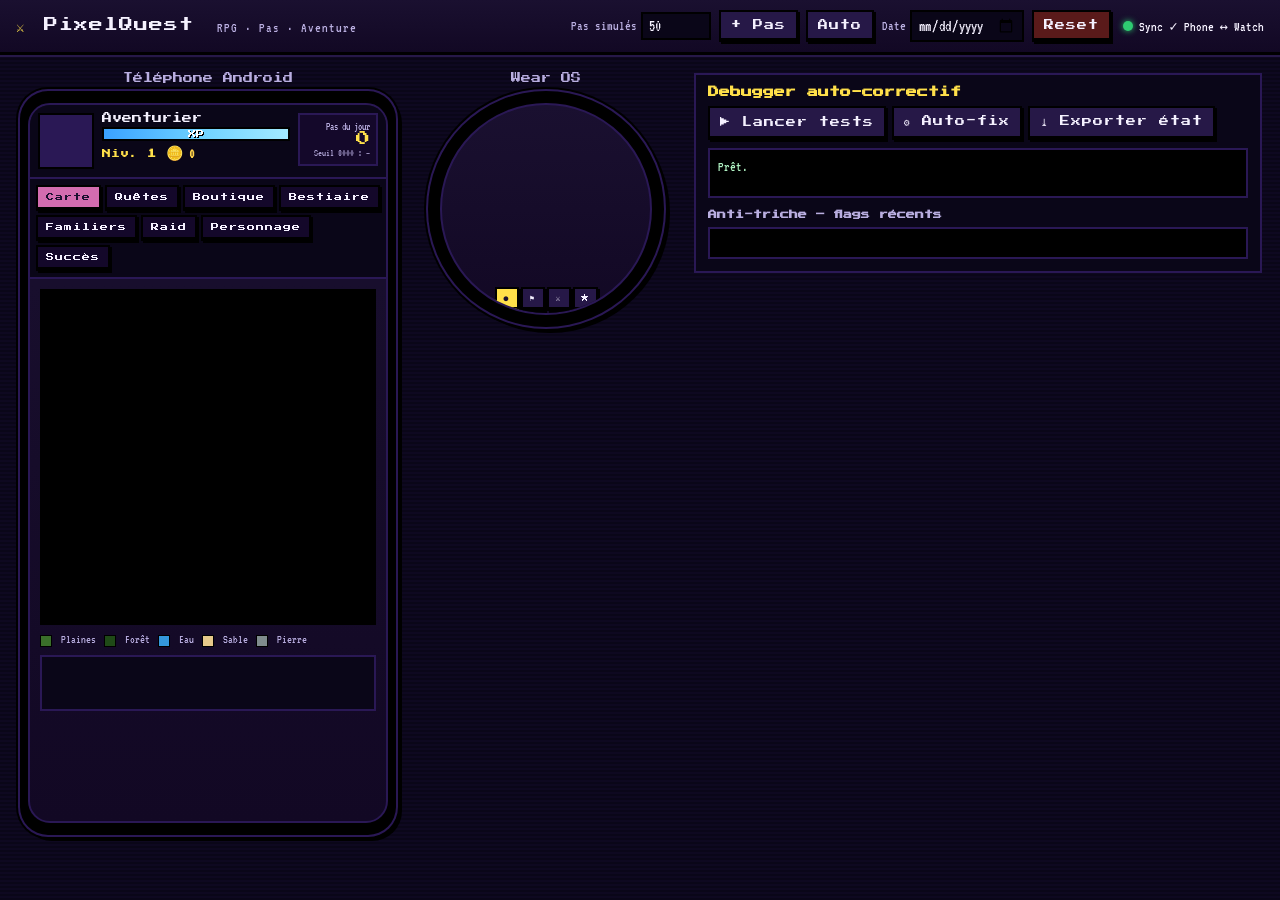
==== preview/standalone.html @ 967de3c9 "Mobile : PWA installable + standalone HTML + GitHub Pages - preview/manifest.webmanifest + sw.js : i" ====
<!doctype html>
<html lang="fr">
<head>
  <meta charset="utf-8" />
  <meta name="viewport" content="width=device-width, initial-scale=1.0, viewport-fit=cover" />
  <meta name="theme-color" content="#1a1030" />
  <title>PixelQuest – Prévisualisation</title>
  <style>
/* PixelQuest – Stylesheet (RPG pixel, sombre, lisible). */

@import url('https://fonts.googleapis.com/css2?family=Press+Start+2P&family=VT323&display=swap');

:root {
  --bg0: #0e0820;
  --bg1: #1a1030;
  --bg2: #261847;
  --fg:  #f5f1ff;
  --muted: #b9aee0;
  --accent: #ffe04a;
  --accent2: #d36cb0;
  --good: #2ecc71;
  --bad:  #e74c3c;
  --xp:   #6cd0ff;
  --coin: #ffd34a;
  --hp:   #ff5d6c;
  --shadow: 0 0 0 2px #000, 4px 4px 0 #000;
  --pixel: 'Press Start 2P', monospace;
  --read:  'VT323', monospace;
}

* { box-sizing: border-box; }
html, body { margin: 0; padding: 0; }
body {
  font-family: var(--read);
  background:
    repeating-linear-gradient(0deg, #0a0618, #0a0618 2px, #0e0820 2px, #0e0820 4px),
    radial-gradient(circle at 20% 10%, #2b1855, transparent 40%),
    radial-gradient(circle at 80% 90%, #1c2d6a, transparent 50%),
    var(--bg0);
  color: var(--fg);
  min-height: 100vh;
  font-size: 18px;
}

/* Topbar */
.topbar {
  display: flex; flex-wrap: wrap; align-items: center; gap: 12px;
  padding: 10px 16px;
  background: linear-gradient(#1a1030, #120824);
  border-bottom: 3px solid #000;
  box-shadow: 0 2px 0 #261847;
  position: sticky; top: 0; z-index: 10;
}
.brand { font-family: var(--pixel); font-size: 14px; letter-spacing: 1px; }
.brand .logo { color: var(--accent); margin-right: 4px; }
.brand .tag { font-family: var(--read); font-size: 14px; color: var(--muted); margin-left: 8px; }
.controls { display: flex; flex-wrap: wrap; gap: 8px; align-items: center; margin-left: auto; }
.controls label { font-size: 14px; color: var(--muted); display: flex; gap: 4px; align-items:center; }
.controls input[type=number] { width: 70px; }
button {
  font-family: var(--pixel);
  font-size: 10px; letter-spacing: 1px;
  background: var(--bg2); color: var(--fg);
  border: 2px solid #000; border-bottom-width: 4px;
  padding: 8px 10px; cursor: pointer;
  box-shadow: 2px 2px 0 #000;
  image-rendering: pixelated;
}
button:hover { filter: brightness(1.1); }
button:active { transform: translate(1px,1px); box-shadow: 1px 1px 0 #000; }
button.danger { background: #5a1a1a; }
input[type=number], input[type=date], input[type=text] {
  background: #0a0618; color: var(--fg); border: 2px solid #000;
  font-family: var(--read); font-size: 16px; padding: 4px 6px;
}
.status { display:flex; align-items:center; gap:6px; font-size: 14px; }
.dot { width: 10px; height: 10px; border-radius: 50%; background: var(--bad); display:inline-block; }
.dot.ok { background: var(--good); box-shadow: 0 0 6px var(--good); }

.install-hint {
  background: #2a1855; color: var(--fg);
  padding: 8px 12px; font-size: 14px;
  border-bottom: 2px solid #000;
  display: flex; align-items: center; gap: 8px; flex-wrap: wrap;
}
.install-hint b { color: var(--accent); }
.install-hint button { margin-left: auto; }

/* Stage layout */
.stage {
  display: grid;
  grid-template-columns: minmax(320px, 380px) minmax(220px, 260px) minmax(280px, 1fr);
  gap: 18px; padding: 18px;
  align-items: start;
}
@media (max-width: 980px) {
  .stage { grid-template-columns: 1fr; gap: 14px; padding: 10px; }
  .phone-screen { height: 78vh; }
  .watch-frame { width: 200px; height: 200px; }
  .debug { max-height: 360px; }
}
@media (max-width: 520px) {
  .topbar { gap: 6px; padding: 6px 8px; }
  .brand { font-size: 11px; }
  .brand .tag { display: none; }
  .controls label { font-size: 12px; }
  .controls input[type=date] { display: none; }
  .controls input[type=number] { width: 56px; }
  button { font-size: 9px; padding: 6px 8px; }
  .stage { padding: 6px; gap: 10px; }
  .phone-frame { padding: 8px 6px; border-radius: 22px; }
  .phone-screen { height: 75vh; border-radius: 14px; }
  .hud { padding: 6px; gap: 6px; }
  .hud-portrait { width: 44px; height: 44px; }
  .tabs { padding: 4px; gap: 3px; }
  .tab { font-size: 7px; padding: 5px 6px; }
  .tab-pane { padding: 6px; }
  .shop-grid, .bestiary-grid, .pets-grid, .achievements-list { grid-template-columns: 1fr; }
}

.device-label {
  font-family: var(--pixel); font-size: 10px; color: var(--muted);
  margin-bottom: 6px; text-align: center;
}
.frame {
  background: #000; padding: 8px;
  border-radius: 36px;
  box-shadow: var(--shadow), inset 0 0 0 2px #2a1855;
}
.phone-frame { padding: 14px 10px; border-radius: 30px; }
.watch-frame { padding: 14px; border-radius: 50%; width: 240px; height: 240px; margin: 0 auto; }

.screen {
  background: linear-gradient(#1a1030,#120824);
  color: var(--fg);
  overflow: hidden;
  border: 2px solid #2a1855;
  position: relative;
}
.phone-screen { width: 100%; height: 720px; border-radius: 22px; display: flex; flex-direction: column; }
.watch-screen { width: 100%; height: 100%; border-radius: 50%; display: flex; flex-direction: column; }

/* HUD */
.hud {
  display: flex; gap: 8px; padding: 8px;
  background: #0a0618; border-bottom: 2px solid #2a1855;
}
.hud-left { display: flex; gap: 8px; flex: 1 1 auto; align-items: flex-start; }
.hud-portrait {
  width: 56px; height: 56px;
  image-rendering: pixelated;
  background: #2a1855; border: 2px solid #000;
}
.hud-info { flex: 1 1 auto; min-width: 0; }
.hud-name { font-family: var(--pixel); font-size: 10px; margin-bottom: 4px; }
.hud-bar { margin: 4px 0; }
.bar { position: relative; height: 14px; background: #000; border: 2px solid #000; overflow: hidden; }
.bar .fill { height: 100%; transition: width .25s; }
.bar.xp .fill { background: linear-gradient(90deg,#3aa1ff,#6cd0ff,#a3eaff); }
.bar.hp .fill { background: linear-gradient(90deg,#7a1a1a,#ff5d6c); }
.bar span {
  position: absolute; inset: 0;
  display: flex; align-items: center; justify-content: center;
  font-family: var(--pixel); font-size: 8px; color: #fff;
  text-shadow: 1px 1px 0 #000;
}
.hud-line { display: flex; gap: 10px; font-size: 14px; align-items: center; flex-wrap: wrap; }
.hud-line .lvl { color: var(--accent); font-family: var(--pixel); font-size: 9px; }
.hud-line .coin { color: var(--coin); }
.steps-today {
  text-align: right; font-size: 12px;
  background: #14082a; border: 2px solid #2a1855; padding: 6px;
  min-width: 80px;
}
.steps-today .lbl { color: var(--muted); font-size: 11px; }
.steps-today .val { font-family: var(--pixel); font-size: 14px; color: var(--accent); }
.steps-today .threshold { font-size: 10px; color: var(--muted); margin-top: 2px; }

/* Tabs */
.tabs {
  display: flex; flex-wrap: wrap; gap: 4px; padding: 6px;
  background: #0a0618; border-bottom: 2px solid #2a1855;
}
.tab {
  font-size: 8px; padding: 6px 8px;
  background: #14082a;
}
.tab.active { background: var(--accent2); color: #1a1030; }
.tab-pane { display: none; padding: 10px; overflow-y: auto; flex: 1 1 auto; }
.tab-pane.active { display: block; }
.tab-pane h3 { font-family: var(--pixel); font-size: 10px; color: var(--accent); margin: 8px 0; }
.tab-pane h4 { font-family: var(--pixel); font-size: 9px; color: var(--muted); margin: 6px 0; }

/* Map */
.map-container { display: flex; flex-direction: column; gap: 8px; }
.map-grid {
  display: grid;
  grid-template-columns: repeat(9, 1fr);
  gap: 1px; background: #000; padding: 2px;
  width: 100%; aspect-ratio: 1;
}
.map-cell { position: relative; image-rendering: pixelated; background-size: cover; }
.map-cell .marker {
  position: absolute; inset: 0;
  display: flex; align-items: center; justify-content: center;
  font-size: 18px; text-shadow: 0 0 4px #000;
}
.map-legend { display: flex; flex-wrap: wrap; gap: 8px; font-size: 12px; color: var(--muted); }
.map-legend .t { display:inline-block; width: 12px; height: 12px; border: 1px solid #000; vertical-align: middle; margin-right: 4px; }
.map-legend .t.grass { background:#3a6f2a; }
.map-legend .t.forest{ background:#1f4a17; }
.map-legend .t.water { background:#3498db; }
.map-legend .t.sand  { background:#e6c98a; }
.map-legend .t.stone { background:#7f8c8d; }

.dialogue {
  background: #0a0618; border: 2px solid #2a1855; padding: 8px;
  font-size: 16px; line-height: 1.3; min-height: 56px;
}
.dialogue .who { font-family: var(--pixel); font-size: 9px; color: var(--accent); display:block; margin-bottom: 4px; }

/* Quêtes */
.quest-list { display: flex; flex-direction: column; gap: 6px; }
.quest {
  background: #0a0618; border: 2px solid #2a1855; padding: 8px;
}
.quest .qhead { display:flex; justify-content:space-between; align-items:center; }
.quest .qname { font-family: var(--pixel); font-size: 10px; }
.quest .qprog { font-size: 12px; color: var(--muted); }
.quest .qbar { height: 8px; background: #000; margin: 4px 0; }
.quest .qbar .qfill { height: 100%; background: var(--good); }
.quest .qact { display: flex; gap: 4px; margin-top: 4px; flex-wrap: wrap; }

/* Shop / Inventory */
.shop-grid { display: grid; grid-template-columns: repeat(2, 1fr); gap: 8px; }
.item {
  background: #0a0618; border: 2px solid #2a1855; padding: 6px;
  display: flex; flex-direction: column; gap: 4px;
}
.item .iname { font-family: var(--pixel); font-size: 9px; }
.item .iprice { color: var(--coin); font-size: 12px; }
.item .idesc { color: var(--muted); font-size: 12px; }
.item button { font-size: 8px; padding: 4px 6px; }

.hint { color: var(--bad); font-size: 14px; }

/* Bestiary */
.bestiary-grid { display: grid; grid-template-columns: repeat(2, 1fr); gap: 8px; }
.bestiary-card {
  background: #0a0618; border: 2px solid #2a1855; padding: 6px;
  display: flex; gap: 6px; align-items: center;
}
.bestiary-card canvas { image-rendering: pixelated; }
.bestiary-card .info { flex: 1 1 auto; min-width: 0; }
.bestiary-card .name { font-family: var(--pixel); font-size: 9px; }
.bestiary-card .meta { font-size: 12px; color: var(--muted); }
.bestiary-card.locked { filter: grayscale(1) brightness(0.5); }

/* Pets */
.pets-grid { display: grid; grid-template-columns: repeat(2, 1fr); gap: 8px; }
.pet-card {
  background: #0a0618; border: 2px solid #2a1855; padding: 6px;
  display: flex; flex-direction: column; align-items: center; gap: 4px;
}
.egg-status {
  background: #14082a; border: 2px solid #d36cb0; padding: 8px;
  margin-bottom: 8px; display: flex; align-items: center; gap: 8px;
}

/* Raid */
.raid-card {
  display: flex; flex-direction: column; align-items: center; gap: 8px;
  padding: 8px; background: #0a0618; border: 2px solid var(--bad);
}
.raid-card canvas { image-rendering: pixelated; }
.raid-card .raid-name { font-family: var(--pixel); font-size: 12px; color: var(--accent); }
.raid-bar { width: 100%; height: 18px; background: #000; border: 2px solid #000; position: relative; }
.raid-bar .rfill { height: 100%; background: linear-gradient(90deg,#7a1a1a,#ff5d6c); transition: width .3s; }
.raid-bar span {
  position: absolute; inset: 0; display:flex; align-items:center; justify-content:center;
  font-family: var(--pixel); font-size: 9px; color: #fff; text-shadow: 1px 1px 0 #000;
}
.raid-info { font-size: 14px; color: var(--muted); text-align: center; }

/* Personnage */
#phoneCharBuilder { display: flex; flex-direction: column; gap: 10px; }
.char-row { display: flex; flex-wrap: wrap; gap: 8px; align-items: center; }
.char-row label { font-family: var(--pixel); font-size: 9px; color: var(--muted); }
.class-grid, .hair-grid, .color-grid { display: grid; grid-template-columns: repeat(4, 1fr); gap: 6px; }
.class-card, .swatch {
  background: #0a0618; border: 2px solid #2a1855; padding: 6px;
  cursor: pointer; text-align: center;
}
.class-card.active, .swatch.active { border-color: var(--accent); background: #2a1855; }
.swatch { padding: 16px; }
.preview-hero {
  align-self: center;
  background: #2a1855; border: 2px solid #000; padding: 8px;
}
.preview-hero canvas { image-rendering: pixelated; }

/* Achievements */
.achievements-list { display: grid; grid-template-columns: repeat(2, 1fr); gap: 6px; }
.ach { background: #0a0618; border: 2px solid #2a1855; padding: 6px; font-size: 13px; }
.ach.locked { opacity: 0.4; }
.ach.unlocked { border-color: var(--accent); }
.ach .aname { font-family: var(--pixel); font-size: 9px; }

/* Watch */
.watch-content {
  flex: 1 1 auto;
  display: flex; flex-direction: column; align-items: center; justify-content: center;
  padding: 6px; text-align: center;
}
.watch-content canvas { image-rendering: pixelated; }
.watch-content .w-row { display: flex; align-items: center; gap: 4px; }
.watch-content .w-num { font-family: var(--pixel); font-size: 12px; color: var(--accent); }
.watch-content .w-lbl { font-size: 11px; color: var(--muted); }
.watch-bar { width: 80%; height: 8px; background: #000; border: 1px solid #000; margin: 3px auto; position: relative; }
.watch-bar .fill { height: 100%; background: linear-gradient(90deg,#3aa1ff,#6cd0ff); }
.watch-tabs {
  display: flex; gap: 2px; padding: 2px; justify-content: center;
}
.wtab { font-size: 8px; padding: 4px 6px; min-width: 24px; }
.wtab.active { background: var(--accent); color: #1a1030; }

/* Debug */
.debug {
  background: #0a0618; border: 2px solid #2a1855; padding: 12px;
  display: flex; flex-direction: column; gap: 8px;
  font-size: 14px; min-height: 200px; max-height: 720px;
}
.debug h3 { font-family: var(--pixel); font-size: 11px; color: var(--accent); margin: 0; }
.debug h4 { font-family: var(--pixel); font-size: 9px; color: var(--muted); margin: 4px 0 0; }
.debug-actions { display: flex; flex-wrap: wrap; gap: 6px; }
.debug-log {
  background: #000; color: #aef0c1; border: 2px solid #2a1855;
  padding: 8px; flex: 1 1 auto; overflow-y: auto;
  font-family: var(--read); font-size: 14px; line-height: 1.3;
  white-space: pre-wrap; word-break: break-word;
  margin: 0;
}
.debug-log.small { font-size: 13px; max-height: 120px; }
.debug-log .ok  { color: #2ecc71; }
.debug-log .ko  { color: #ff5d6c; }
.debug-log .fix { color: #ffe04a; }
.debug-log .info{ color: #6cd0ff; }

</style>
  </head>
<body>
  <header class="topbar">
    <div class="brand">
      <span class="logo">⚔︎</span> PixelQuest
      <span class="tag">RPG · Pas · Aventure</span>
    </div>
    <div class="controls">
      <label>Pas simulés <input id="simSteps" type="number" min="1" max="500" value="50" /></label>
      <button id="btnAddSteps">+ Pas</button>
      <button id="btnTick">Auto</button>
      <label>Date <input id="simDate" type="date" /></label>
      <button id="btnReset" class="danger">Reset</button>
      <button id="btnInstall" style="display:none">Installer</button>
    </div>
    <div class="status">
      <span id="syncDot" class="dot ok"></span>
      <span id="syncLabel">Sync ✓ Phone ↔ Watch</span>
    </div>
  </header>

  <div id="installHint" class="install-hint" style="display:none">
    Astuce : pour avoir PixelQuest comme une vraie appli sur ton Android,
    ouvre le menu de Chrome (⋮) → « <b>Installer l'application</b> » ou
    « Ajouter à l'écran d'accueil ».
    <button id="closeHint">OK</button>
  </div>

  <main class="stage">
    <!-- ============================== PHONE ============================== -->
    <section class="device phone" aria-label="Aperçu téléphone">
      <div class="device-label">Téléphone Android</div>
      <div class="frame phone-frame">
        <div class="screen phone-screen" id="phoneScreen">
          <!-- HUD -->
          <div class="hud">
            <div class="hud-left">
              <canvas class="hud-portrait" id="phoneHero" width="16" height="16"></canvas>
              <div class="hud-info">
                <div class="hud-name" id="phoneName">Aventurier</div>
                <div class="hud-bar">
                  <div class="bar xp"><div id="phoneXpFill" class="fill"></div><span id="phoneXpLabel">XP</span></div>
                </div>
                <div class="hud-line">
                  <span class="lvl">Niv. <b id="phoneLvl">1</b></span>
                  <span class="coin">🪙 <b id="phoneCoins">0</b></span>
                  <span class="weather" id="phoneWeather"></span>
                </div>
              </div>
            </div>
            <div class="hud-right">
              <div class="steps-today">
                <div class="lbl">Pas du jour</div>
                <div class="val" id="phoneDailySteps">0</div>
                <div class="threshold" id="phoneThreshold">Seuil 8000 : –</div>
              </div>
            </div>
          </div>

          <!-- Tabs -->
          <nav class="tabs">
            <button class="tab active" data-tab="map">Carte</button>
            <button class="tab" data-tab="quests">Quêtes</button>
            <button class="tab" data-tab="shop">Boutique</button>
            <button class="tab" data-tab="bestiary">Bestiaire</button>
            <button class="tab" data-tab="pets">Familiers</button>
            <button class="tab" data-tab="raid">Raid</button>
            <button class="tab" data-tab="char">Personnage</button>
            <button class="tab" data-tab="achievements">Succès</button>
          </nav>

          <!-- Tab content -->
          <div class="tab-pane active" data-pane="map">
            <div class="map-container">
              <div class="map-grid" id="phoneMap"></div>
              <div class="map-legend">
                <span><i class="t grass"></i> Plaines</span>
                <span><i class="t forest"></i> Forêt</span>
                <span><i class="t water"></i> Eau</span>
                <span><i class="t sand"></i> Sable</span>
                <span><i class="t stone"></i> Pierre</span>
              </div>
              <div class="dialogue" id="phoneDialogue"></div>
            </div>
          </div>

          <div class="tab-pane" data-pane="quests">
            <h3>Quêtes actives</h3>
            <div id="phoneActiveQuests" class="quest-list"></div>
            <h3>Disponibles</h3>
            <div id="phoneAvailableQuests" class="quest-list"></div>
          </div>

          <div class="tab-pane" data-pane="shop">
            <h3>Boutique – Hilda la Taverniere</h3>
            <div id="phoneShop" class="shop-grid"></div>
            <h3>Inventaire (<span id="phoneInvCount">0</span>/40)</h3>
            <div id="phoneInv" class="shop-grid"></div>
            <p class="hint" id="phoneEncumbered"></p>
          </div>

          <div class="tab-pane" data-pane="bestiary">
            <h3>Bestiaire</h3>
            <div id="phoneBestiary" class="bestiary-grid"></div>
          </div>

          <div class="tab-pane" data-pane="pets">
            <h3>Familiers</h3>
            <div id="phoneEgg" class="egg-status"></div>
            <div id="phonePets" class="pets-grid"></div>
          </div>

          <div class="tab-pane" data-pane="raid">
            <h3>Raid hebdomadaire</h3>
            <div class="raid-card" id="phoneRaid"></div>
          </div>

          <div class="tab-pane" data-pane="char">
            <h3>Création / Personnage</h3>
            <div id="phoneCharBuilder"></div>
          </div>

          <div class="tab-pane" data-pane="achievements">
            <h3>Succès</h3>
            <div id="phoneAchievements" class="achievements-list"></div>
          </div>
        </div>
      </div>
    </section>

    <!-- ============================== WATCH ============================== -->
    <section class="device watch" aria-label="Aperçu Wear OS">
      <div class="device-label">Wear OS</div>
      <div class="frame watch-frame">
        <div class="screen watch-screen" id="watchScreen">
          <div class="watch-content" id="watchContent">
            <!-- contenu rendu en JS -->
          </div>
          <nav class="watch-tabs">
            <button class="wtab active" data-wtab="main">●</button>
            <button class="wtab" data-wtab="quest">⚑</button>
            <button class="wtab" data-wtab="raid">⚔</button>
            <button class="wtab" data-wtab="pet">★</button>
          </nav>
        </div>
      </div>
    </section>

    <!-- ============================== DEBUG ============================== -->
    <aside class="debug" aria-label="Panneau debug">
      <h3>Debugger auto-correctif</h3>
      <div class="debug-actions">
        <button id="btnRunTests">▶ Lancer tests</button>
        <button id="btnAutoFix">⚙ Auto-fix</button>
        <button id="btnExport">⤓ Exporter état</button>
      </div>
      <pre id="debugLog" class="debug-log">Prêt.</pre>
      <h4>Anti-triche – flags récents</h4>
      <pre id="cheatLog" class="debug-log small"></pre>
    </aside>
  </main>
<script>
// === js/engine.js ===
/* PixelQuest – Moteur de jeu (preview JS).
 * Toute la logique métier est ici. Elle est conçue pour être 1:1 avec la
 * version Kotlin partagée (android/shared). Les noms de fonctions, formules
 * et structures de données sont volontairement identiques.
 */
(function (global) {
  'use strict';

  // ---------------------------------------------------------------------------
  // Constantes de game design
  // ---------------------------------------------------------------------------
  const CONFIG = {
    XP_BASE: 100,
    XP_GROWTH: 1.18,            // courbe exponentielle
    XP_PER_STEP: 1,             // 1 pas = 1 XP de base
    COIN_PER_100_STEPS: 5,      // 100 pas = 5 pièces
    DAILY_BONUS_THRESHOLD: 8000,
    DAILY_BONUS_MULT: 2.0,
    INVENTORY_SOFT_CAP: 25,     // au-delà : malus encombrement
    INVENTORY_HARD_CAP: 40,
    ENCUMBRANCE_PENALTY: 1.10,  // 110 pas pour 100 XP
    MAX_STEPS_PER_MINUTE: 220,  // anti-triche : seuil humain max
    MAX_STEPS_PER_SECOND: 5,    // ~300/min en sprint, on coupe à 5/s
    SUSPICIOUS_BURST: 500,      // saut soudain suspect
    WEEKLY_BOSS_BASE_HP: 75000,
    RAID_RESET_DOW: 1,          // lundi (ISO : 1)
    WORLD_TILES_PER_STEP: 0.02, // 50 pas = 1 tuile
  };

  // ---------------------------------------------------------------------------
  // Données statiques (catalogues)
  // ---------------------------------------------------------------------------
  const CLASSES = [
    { id: 'guerrier', name: 'Guerrier',  desc: '+10% PV, robuste', sprite: 'hero_warrior' },
    { id: 'mage',     name: 'Mage',      desc: '+10% XP sur quêtes mentales', sprite: 'hero_mage' },
    { id: 'rodeur',   name: 'Rôdeur',    desc: '+5% pièces par pas', sprite: 'hero_ranger' },
    { id: 'barde',    name: 'Barde',     desc: '+1 dialogue easter egg', sprite: 'hero_bard' },
  ];

  const HAIRSTYLES = ['short', 'long', 'mohawk', 'ponytail', 'bald', 'curly'];
  const SKIN_TONES = ['#f4c79a', '#d39660', '#a06840', '#5c3a1e', '#f7d8b2', '#e8b27a'];
  const HAIR_COLORS = ['#2a1a0d', '#8b4513', '#d4a017', '#c0392b', '#e8e8e8', '#5b2a83'];

  const NPCS = [
    {
      id: 'taverniere',
      name: 'Hilda la Taverniere',
      sprite: 'npc_tavern',
      bio: 'Tient la Taverne du Pas-Vert. Achète vos objets, vous repose.',
      dialogues: [
        'Encore toi ? Marche un peu et reviens avec des sous !',
        'On dit qu\'au-delà de 10 000 pas, le ciel pleut des pièces.',
        'Easter egg : tape « konami » dans la console pour un cadeau.',
      ],
    },
    {
      id: 'forgeron',
      name: 'Brom le Forgeron',
      sprite: 'npc_smith',
      bio: 'Forge des armes à partir de minerais récoltés en marchant.',
      dialogues: [
        'Apporte-moi du minerai et je te ferai trembler les boss.',
        'Le Dragon de Fer ? Je l\'ai vu une fois, j\'ai couru.',
      ],
    },
    {
      id: 'sage',
      name: 'Mira la Sage',
      sprite: 'npc_sage',
      bio: 'Donne les quêtes principales et les énigmes.',
      dialogues: [
        'Le vrai voyage, c\'est celui des pas.',
        'Si tu marches sans bouger, le système le saura.',
      ],
    },
    {
      id: 'eleveur',
      name: 'Pip l\'Éleveur',
      sprite: 'npc_breeder',
      bio: 'Couve les œufs et apprivoise les familiers.',
      dialogues: [
        'Cet œuf éclora dans 5000 pas, sois patient.',
        'Mon cochon-licorne ? Une légende vivante.',
      ],
    },
  ];

  const MONSTERS = [
    { id: 'slime',     name: 'Slime baveux',   hp: 50,   xp: 20,  loot: ['gel', 'piece'],         tier: 1, sprite: 'mob_slime' },
    { id: 'gobelin',   name: 'Gobelin',        hp: 120,  xp: 60,  loot: ['cuir', 'piece'],        tier: 2, sprite: 'mob_goblin' },
    { id: 'loup',      name: 'Loup d\'ombre',  hp: 200,  xp: 110, loot: ['croc', 'fourrure'],     tier: 3, sprite: 'mob_wolf' },
    { id: 'golem',     name: 'Golem de Pierre',hp: 500,  xp: 300, loot: ['minerai', 'cristal'],   tier: 4, sprite: 'mob_golem' },
  ];

  const RAID_BOSSES = [
    { id: 'dragon_fer', name: 'Dragon de Fer',     hp: 75000,  reward: 'epee_titan' },
    { id: 'liche',      name: 'Liche du Crépuscule',hp: 90000, reward: 'sceptre_obscur' },
    { id: 'kraken',     name: 'Kraken des Sables', hp: 110000, reward: 'trident_dunes' },
  ];

  const SHOP_ITEMS = [
    { id: 'potion_pv',     name: 'Potion de Vie',         price: 25,   type: 'consumable', desc: 'Restaure 50 PV.' },
    { id: 'potion_xp',     name: 'Élixir d\'XP (+10%, 1h)', price: 120, type: 'buff',       desc: 'Boost XP temporaire.' },
    { id: 'sac_grand',     name: 'Grand Sac (+5 slots)',  price: 400,  type: 'upgrade',    desc: 'Augmente l\'inventaire.' },
    { id: 'oeuf_mystere',  name: 'Œuf Mystère',           price: 250,  type: 'pet',        desc: 'À couver en marchant.' },
    { id: 'epee_bois',     name: 'Épée en Bois',          price: 80,   type: 'weapon',     desc: '+5 dégâts.' },
    { id: 'epee_fer',      name: 'Épée en Fer',           price: 350,  type: 'weapon',     desc: '+15 dégâts.' },
    { id: 'baton_eclat',   name: 'Bâton d\'Éclat',        price: 280,  type: 'weapon',     desc: '+12 magie.' },
    { id: 'cape_voyageur', name: 'Cape du Voyageur',      price: 200,  type: 'armor',      desc: '-1 encombrement.' },
  ];

  const PETS = [
    { id: 'slimon',   name: 'Slimon',   hatchSteps: 3000,  sprite: 'pet_slime',  trait: '+1 pièce / 100 pas' },
    { id: 'foxy',     name: 'Foxy',     hatchSteps: 6000,  sprite: 'pet_fox',    trait: '+2% XP global' },
    { id: 'griffon',  name: 'Griffon',  hatchSteps: 12000, sprite: 'pet_griff',  trait: '-5% encombrement' },
    { id: 'pixiel',   name: 'Pixiel',   hatchSteps: 20000, sprite: 'pet_pixiel', trait: 'Détecte les easter eggs' },
  ];

  const ACHIEVEMENTS = [
    { id: 'premiers_pas',   name: 'Premiers Pas',       cond: s => s.totalSteps >= 100 },
    { id: 'marathonien',    name: 'Marathonien',        cond: s => s.totalSteps >= 42195 },
    { id: 'niveau_10',      name: 'Niveau 10',          cond: s => s.level >= 10 },
    { id: 'niveau_25',      name: 'Maître Aventurier',  cond: s => s.level >= 25 },
    { id: 'collectionneur', name: 'Collectionneur',     cond: s => Object.keys(s.bestiary).length >= MONSTERS.length },
    { id: 'eleveur',        name: 'Éleveur Expert',     cond: s => s.pets.filter(p=>p.hatched).length >= 2 },
    { id: 'tueur_boss',     name: 'Tueur de Boss',      cond: s => (s.raidsWon||0) >= 1 },
    { id: 'riche',          name: 'Riche du Royaume',   cond: s => s.coins >= 5000 },
    { id: 'huit_mille',     name: 'Au-delà du Seuil',   cond: s => (s.dailyStepsBest||0) >= CONFIG.DAILY_BONUS_THRESHOLD },
  ];

  const SEASONS = ['printemps', 'ete', 'automne', 'hiver'];
  const WEATHERS = [
    { id: 'soleil',  name: 'Soleil',     mod: { xp: 1.05, coin: 1.0 }, sprite: 'wx_sun' },
    { id: 'pluie',   name: 'Pluie',      mod: { xp: 0.95, coin: 1.10 }, sprite: 'wx_rain' },
    { id: 'orage',   name: 'Orage',      mod: { xp: 1.15, coin: 0.90 }, sprite: 'wx_storm' },
    { id: 'neige',   name: 'Neige',      mod: { xp: 1.00, coin: 1.05 }, sprite: 'wx_snow' },
    { id: 'brume',   name: 'Brume',      mod: { xp: 1.10, coin: 1.0 }, sprite: 'wx_fog' },
  ];

  // ---------------------------------------------------------------------------
  // Quêtes
  // ---------------------------------------------------------------------------
  const QUEST_TEMPLATES = [
    { id: 'q_walk_500',  giver: 'taverniere', name: 'Petite balade',  goal: 500,  reward: { xp: 60,  coin: 30 } },
    { id: 'q_walk_2000', giver: 'taverniere', name: 'Tour du village',goal: 2000, reward: { xp: 250, coin: 120 } },
    { id: 'q_walk_5000', giver: 'sage',       name: 'Pèlerinage',     goal: 5000, reward: { xp: 700, coin: 250 } },
    { id: 'q_walk_8000', giver: 'sage',       name: 'Au-delà du Seuil',goal: 8000, reward: { xp: 1500, coin: 500 } },
    { id: 'q_kill_slime',giver: 'forgeron',   name: 'Premier sang',   goal: 3,    reward: { xp: 200, coin: 80 }, type:'kill', target:'slime' },
    { id: 'q_hatch_pet', giver: 'eleveur',    name: 'Premier familier',goal:1,    reward: { xp: 400, coin: 150 }, type:'hatch' },
  ];

  // ---------------------------------------------------------------------------
  // État par défaut
  // ---------------------------------------------------------------------------
  function defaultState() {
    return {
      version: 1,
      character: null,             // {name, classId, hair, hairColor, skin}
      level: 1,
      xp: 0,
      totalSteps: 0,
      lifetimeSteps: 0,
      coins: 50,
      // Sessions de pas (anti-triche)
      stepEvents: [],              // [{t, n}]
      // Inventaire & équipement
      inventory: [],               // [{id, qty}]
      equipped: { weapon: null, armor: null },
      // Familiers
      pets: [],                    // [{id, hatched:bool, progress:steps}]
      eggIncubating: null,         // {petId, steps}
      // Quêtes
      activeQuests: [],            // {id, progress}
      completedQuests: [],
      // Bestiaire (kills)
      bestiary: {},                // {monsterId: count}
      // Achievements
      achievements: [],            // [id]
      // Raid
      raid: { bossId: 'dragon_fer', hp: CONFIG.WEEKLY_BOSS_BASE_HP, week: weekKey(), participated: 0 },
      raidsWon: 0,
      // Météo & saison
      weatherId: 'soleil',
      weatherDay: dayKey(),
      // Carte
      pos: { x: 4, y: 4 },         // tuile sur la grille du monde
      worldStepsBuffer: 0,
      // Quotidien
      dailySteps: 0,
      dailyStepsBest: 0,
      dailyKey: dayKey(),
      doubledToday: false,
      // Anti-cheat
      flags: [],
    };
  }

  function dayKey(d) {
    d = d || new Date();
    return d.getUTCFullYear() + '-' + (d.getUTCMonth()+1) + '-' + d.getUTCDate();
  }
  function weekKey(d) {
    d = d || new Date();
    const onejan = new Date(Date.UTC(d.getUTCFullYear(),0,1));
    const week = Math.ceil((((d - onejan) / 86400000) + onejan.getUTCDay()+1)/7);
    return d.getUTCFullYear() + '-W' + week;
  }
  function seasonNow(d) {
    d = d || new Date();
    const m = d.getUTCMonth();
    if (m<2 || m===11) return 'hiver';
    if (m<5) return 'printemps';
    if (m<8) return 'ete';
    return 'automne';
  }

  // ---------------------------------------------------------------------------
  // Calculs (purs, testables)
  // ---------------------------------------------------------------------------
  function xpForLevel(level) {
    // Coût pour passer de `level` à `level+1`. Exponentiel.
    return Math.floor(CONFIG.XP_BASE * Math.pow(CONFIG.XP_GROWTH, level - 1));
  }
  function totalXpToReach(level) {
    let s = 0;
    for (let i = 1; i < level; i++) s += xpForLevel(i);
    return s;
  }
  function levelFromTotalXp(totalXp) {
    let lvl = 1, cum = 0;
    while (cum + xpForLevel(lvl) <= totalXp) { cum += xpForLevel(lvl); lvl++; if (lvl > 999) break; }
    return { level: lvl, xpInLevel: totalXp - cum, xpForNext: xpForLevel(lvl) };
  }

  function inventoryWeight(state) {
    return state.inventory.reduce((a, it) => a + it.qty, 0);
  }
  function isEncumbered(state) {
    return inventoryWeight(state) >= CONFIG.INVENTORY_SOFT_CAP;
  }

  // ---------------------------------------------------------------------------
  // Anti-triche : valide un lot de pas avant ingestion
  // ---------------------------------------------------------------------------
  function validateSteps(state, n, now) {
    now = now || Date.now();
    const issues = [];
    if (!Number.isFinite(n) || n < 0) return { ok:false, accepted:0, issues:['valeur invalide'] };
    if (n > CONFIG.SUSPICIOUS_BURST) {
      issues.push('burst suspect (>'+CONFIG.SUSPICIOUS_BURST+' pas en un coup)');
    }
    // Cadence : pas plus de MAX_STEPS_PER_MINUTE sur 60s glissantes.
    const oneMinuteAgo = now - 60000;
    const recent = state.stepEvents.filter(e => e.t >= oneMinuteAgo).reduce((a,e)=>a+e.n, 0);
    if (recent + n > CONFIG.MAX_STEPS_PER_MINUTE) {
      issues.push('cadence > '+CONFIG.MAX_STEPS_PER_MINUTE+' pas/min');
    }
    // Cadence ultra-courte 1s
    const oneSecAgo = now - 1000;
    const veryRecent = state.stepEvents.filter(e => e.t >= oneSecAgo).reduce((a,e)=>a+e.n, 0);
    if (veryRecent + n > CONFIG.MAX_STEPS_PER_SECOND * 5) {
      issues.push('cadence > '+(CONFIG.MAX_STEPS_PER_SECOND*5)+' pas/s');
    }
    // Si suspect : on accepte mais on cap à un plafond raisonnable
    let accepted = n;
    if (issues.length) {
      const allowed = Math.max(0, CONFIG.MAX_STEPS_PER_MINUTE - recent);
      accepted = Math.min(n, allowed);
    }
    return { ok: issues.length === 0, accepted, issues };
  }

  // ---------------------------------------------------------------------------
  // Application d'un lot de pas valides
  // ---------------------------------------------------------------------------
  function ingestSteps(state, rawN, now) {
    now = now || Date.now();
    rotateDayIfNeeded(state, now);
    rotateWeekIfNeeded(state, now);
    rotateWeatherIfNeeded(state, now);

    const v = validateSteps(state, rawN, now);
    if (v.issues.length) state.flags.push({ t: now, issues: v.issues, raw: rawN, kept: v.accepted });

    let n = v.accepted;
    if (n <= 0) return { gainedXp:0, gainedCoins:0, levelUps:[], issues:v.issues };

    // Encombrement : 110 pas pour 100 XP
    let effectiveSteps = n;
    if (isEncumbered(state)) {
      effectiveSteps = Math.floor(n / CONFIG.ENCUMBRANCE_PENALTY);
    }

    // Multiplicateurs
    const weather = WEATHERS.find(w=>w.id===state.weatherId) || WEATHERS[0];
    let xpMult = weather.mod.xp;
    let coinMult = weather.mod.coin;

    // Classe
    const klass = state.character ? CLASSES.find(c=>c.id===state.character.classId) : null;
    if (klass && klass.id === 'rodeur') coinMult *= 1.05;

    // Familiers
    state.pets.forEach(p => {
      const def = PETS.find(P=>P.id===p.id);
      if (p.hatched && def) {
        if (def.id==='foxy') xpMult *= 1.02;
        if (def.id==='slimon') coinMult *= 1.0;
      }
    });

    // Seuil journalier
    if (state.dailySteps >= CONFIG.DAILY_BONUS_THRESHOLD) {
      xpMult *= CONFIG.DAILY_BONUS_MULT;
      state.doubledToday = true;
    }

    let gainedXp = Math.floor(effectiveSteps * CONFIG.XP_PER_STEP * xpMult);
    let coinsRaw = effectiveSteps * (CONFIG.COIN_PER_100_STEPS / 100) * coinMult;
    if (klass && klass.id==='rodeur') coinsRaw *= 1.0;
    let gainedCoins = Math.floor(coinsRaw);

    // Pet slimon bonus
    if (state.pets.some(p=>p.id==='slimon' && p.hatched)) {
      gainedCoins += Math.floor(effectiveSteps / 100);
    }

    // Application
    state.totalSteps += n;
    state.lifetimeSteps += n;
    state.dailySteps += n;
    if (state.dailySteps > state.dailyStepsBest) state.dailyStepsBest = state.dailySteps;
    state.stepEvents.push({ t: now, n });
    if (state.stepEvents.length > 200) state.stepEvents = state.stepEvents.slice(-200);

    state.coins += gainedCoins;
    const before = state.level;
    addXp(state, gainedXp);
    const levelUps = [];
    while (state.level > before + levelUps.length) levelUps.push(state.level);

    // Quêtes de marche & raid & couvée & monde
    state.activeQuests.forEach(q => {
      const tpl = QUEST_TEMPLATES.find(t=>t.id===q.id);
      if (!tpl) return;
      if (!tpl.type || tpl.type === undefined) {
        q.progress = Math.min(tpl.goal, q.progress + n);
      }
    });
    // Raid : chaque pas = 1 dégât
    if (state.raid && state.raid.hp > 0) {
      const dmg = n; // 1 pas = 1 PV
      state.raid.hp = Math.max(0, state.raid.hp - dmg);
      state.raid.participated += n;
      if (state.raid.hp === 0) {
        state.raidsWon = (state.raidsWon || 0) + 1;
        const boss = RAID_BOSSES.find(b=>b.id===state.raid.bossId);
        if (boss) addItem(state, boss.reward, 1);
      }
    }
    // Œuf en couvée
    if (state.eggIncubating) {
      state.eggIncubating.steps += n;
      const def = PETS.find(p=>p.id===state.eggIncubating.petId);
      if (def && state.eggIncubating.steps >= def.hatchSteps) {
        state.pets.push({ id: def.id, hatched: true, progress: def.hatchSteps });
        // satisfait quête hatch
        state.activeQuests.forEach(q=>{
          const tpl = QUEST_TEMPLATES.find(t=>t.id===q.id);
          if (tpl && tpl.type==='hatch') q.progress = tpl.goal;
        });
        state.eggIncubating = null;
      }
    }
    // Carte : déplacer le héros
    state.worldStepsBuffer += n;
    while (state.worldStepsBuffer >= 50) {
      state.worldStepsBuffer -= 50;
      stepWorld(state);
    }

    // Achievements
    refreshAchievements(state);

    return { gainedXp, gainedCoins, levelUps, issues: v.issues };
  }

  function addXp(state, amount) {
    state.xp += amount;
    while (state.xp >= xpForLevel(state.level)) {
      state.xp -= xpForLevel(state.level);
      state.level += 1;
    }
  }

  function rotateDayIfNeeded(state, now) {
    const today = dayKey(new Date(now));
    if (state.dailyKey !== today) {
      state.dailyKey = today;
      state.dailySteps = 0;
      state.doubledToday = false;
    }
  }
  function rotateWeekIfNeeded(state, now) {
    const w = weekKey(new Date(now));
    if (state.raid.week !== w) {
      // si non vaincu, on garde quand même la mémoire de l'effort, on reset
      const idx = (Math.abs(hashStr(w)) % RAID_BOSSES.length);
      const boss = RAID_BOSSES[idx];
      state.raid = { bossId: boss.id, hp: boss.hp, week: w, participated: 0 };
    }
  }
  function rotateWeatherIfNeeded(state, now) {
    const today = dayKey(new Date(now));
    if (state.weatherDay !== today) {
      const seed = hashStr(today + (state.character?state.character.name:''));
      state.weatherId = WEATHERS[Math.abs(seed) % WEATHERS.length].id;
      state.weatherDay = today;
    }
  }

  function hashStr(s) {
    let h = 0;
    for (let i=0;i<s.length;i++) { h = (h<<5) - h + s.charCodeAt(i); h |= 0; }
    return h;
  }

  function stepWorld(state) {
    // Déplacement RPG sur grille 9x9. Boucle.
    // Direction selon hash du tick pour varier.
    const seed = hashStr(state.totalSteps + ':' + state.dailyKey);
    const dirs = [[1,0],[0,1],[-1,0],[0,-1]];
    const d = dirs[Math.abs(seed) % 4];
    state.pos.x = (state.pos.x + d[0] + 9) % 9;
    state.pos.y = (state.pos.y + d[1] + 9) % 9;
  }

  function addItem(state, id, qty) {
    qty = qty || 1;
    if (inventoryWeight(state) >= CONFIG.INVENTORY_HARD_CAP) return false;
    const ex = state.inventory.find(it=>it.id===id);
    if (ex) ex.qty += qty;
    else state.inventory.push({ id, qty });
    return true;
  }
  function removeItem(state, id, qty) {
    qty = qty || 1;
    const ex = state.inventory.find(it=>it.id===id);
    if (!ex || ex.qty < qty) return false;
    ex.qty -= qty;
    if (ex.qty <= 0) state.inventory = state.inventory.filter(it=>it.id!==id);
    return true;
  }

  function buy(state, itemId) {
    const item = SHOP_ITEMS.find(i=>i.id===itemId);
    if (!item) return { ok:false, reason:'item inconnu' };
    if (state.coins < item.price) return { ok:false, reason:'pas assez de pièces' };
    if (inventoryWeight(state) >= CONFIG.INVENTORY_HARD_CAP) return { ok:false, reason:'inventaire plein' };
    state.coins -= item.price;
    addItem(state, item.id, 1);
    if (item.id === 'oeuf_mystere') {
      // démarre une couvée si aucune en cours
      if (!state.eggIncubating) {
        const idx = Math.abs(hashStr(itemId+state.totalSteps)) % PETS.length;
        state.eggIncubating = { petId: PETS[idx].id, steps: 0 };
      }
    }
    return { ok:true, item };
  }
  function sell(state, itemId) {
    const item = SHOP_ITEMS.find(i=>i.id===itemId);
    if (!item) return { ok:false };
    if (!removeItem(state, itemId, 1)) return { ok:false, reason:'aucun en stock' };
    const refund = Math.floor(item.price * 0.4);
    state.coins += refund;
    return { ok:true, refund };
  }

  function acceptQuest(state, questId) {
    if (state.activeQuests.find(q=>q.id===questId)) return false;
    if (state.completedQuests.includes(questId)) return false;
    const tpl = QUEST_TEMPLATES.find(t=>t.id===questId);
    if (!tpl) return false;
    state.activeQuests.push({ id: questId, progress: 0 });
    return true;
  }
  function turnInQuest(state, questId) {
    const q = state.activeQuests.find(x=>x.id===questId);
    if (!q) return { ok:false };
    const tpl = QUEST_TEMPLATES.find(t=>t.id===questId);
    if (!tpl) return { ok:false };
    if (q.progress < tpl.goal) return { ok:false, reason:'objectif non atteint' };
    state.activeQuests = state.activeQuests.filter(x=>x.id!==questId);
    state.completedQuests.push(questId);
    addXp(state, tpl.reward.xp);
    state.coins += tpl.reward.coin;
    return { ok:true, reward: tpl.reward };
  }

  function fight(state, monsterId) {
    const m = MONSTERS.find(x=>x.id===monsterId);
    if (!m) return { ok:false };
    // dégâts du joueur basés sur niveau + arme
    const weapon = state.equipped.weapon ? SHOP_ITEMS.find(i=>i.id===state.equipped.weapon) : null;
    const wDmg = weapon ? (weapon.id.includes('fer') ? 15 : weapon.id.includes('eclat') ? 12 : 5) : 2;
    const dmg = state.level * 4 + wDmg;
    const win = dmg >= m.hp / 4; // simplifié
    if (win) {
      state.bestiary[m.id] = (state.bestiary[m.id] || 0) + 1;
      addXp(state, m.xp);
      state.coins += Math.floor(m.xp / 4);
      // loot aléatoire
      const lootId = m.loot[Math.abs(hashStr(state.totalSteps+m.id)) % m.loot.length];
      addItem(state, lootId, 1);
      state.activeQuests.forEach(q=>{
        const tpl = QUEST_TEMPLATES.find(t=>t.id===q.id);
        if (tpl && tpl.type==='kill' && tpl.target===m.id) q.progress = Math.min(tpl.goal, q.progress+1);
      });
      refreshAchievements(state);
    }
    return { ok: win, monster: m };
  }

  function refreshAchievements(state) {
    ACHIEVEMENTS.forEach(a => {
      if (!state.achievements.includes(a.id) && a.cond(state)) {
        state.achievements.push(a.id);
      }
    });
  }

  // ---------------------------------------------------------------------------
  // API publique
  // ---------------------------------------------------------------------------
  global.PixelQuest = {
    CONFIG, CLASSES, HAIRSTYLES, SKIN_TONES, HAIR_COLORS, NPCS, MONSTERS,
    RAID_BOSSES, SHOP_ITEMS, PETS, ACHIEVEMENTS, SEASONS, WEATHERS, QUEST_TEMPLATES,
    defaultState,
    // calculs
    xpForLevel, totalXpToReach, levelFromTotalXp,
    inventoryWeight, isEncumbered,
    // mutations
    validateSteps, ingestSteps, addXp,
    addItem, removeItem,
    buy, sell,
    acceptQuest, turnInQuest, fight,
    refreshAchievements,
    // utils
    dayKey, weekKey, seasonNow, hashStr,
    rotateDayIfNeeded, rotateWeekIfNeeded, rotateWeatherIfNeeded,
  };
})(typeof window !== 'undefined' ? window : globalThis);


// === js/sprites.js ===
/* PixelQuest – Générateur de sprites pixel art (procédural).
 * Chaque sprite est dessiné sur un canvas 16x16 ou 32x32, puis exporté en
 * dataURL. Aucune dépendance, tout est CPU.
 * Les motifs sont volontairement simples mais lisibles.
 */
(function (global) {
  'use strict';

  // helper : crée un canvas pixel art
  function makeCanvas(size, scale) {
    scale = scale || 4;
    const c = document.createElement('canvas');
    c.width = size; c.height = size;
    c.style.width = (size*scale)+'px';
    c.style.height = (size*scale)+'px';
    c.style.imageRendering = 'pixelated';
    return c;
  }

  // grille 16x16 simple : chaque caractère = couleur via palette
  function drawGrid(ctx, palette, grid) {
    for (let y=0; y<grid.length; y++) {
      const row = grid[y];
      for (let x=0; x<row.length; x++) {
        const ch = row[x];
        const col = palette[ch];
        if (!col) continue;
        ctx.fillStyle = col;
        ctx.fillRect(x, y, 1, 1);
      }
    }
  }

  // --- Hero ---------------------------------------------------------------
  function drawHero(ctx, opts) {
    opts = opts || {};
    const skin = opts.skin || '#f4c79a';
    const hair = opts.hairColor || '#2a1a0d';
    const cloth = opts.cloth || '#3b6cb0';
    const boot = '#1e1e1e';
    const eye = '#0f0f0f';
    const palette = { '.': null, K: '#000', S: skin, H: hair, C: cloth, B: boot, E: eye, W: '#fff' };
    // 16x16
    const grid = [
      '....KKKKKK......',
      '...KHHHHHHK.....',
      '..KHHHHHHHHK....',
      '..KHSSSSSHHK....',
      '..KSSSSSSSSK....',
      '..KSEKSSEKSK....',
      '..KSSSSSSSSK....',
      '..KSSKSSKSSK....',
      '..KKSSKKSSKK....',
      '...KCCCCCCCK....',
      '..KCCCCCCCCCK...',
      '..KCCCSSSCCCK...',
      '..KCCCCCCCCCK...',
      '...KCCCKCCCK....',
      '...KBBBKBBBK....',
      '...KBBKKBBKK....',
    ];
    drawGrid(ctx, palette, grid);
  }

  function classOverlay(ctx, classId) {
    if (classId==='guerrier') {
      ctx.fillStyle = '#9e9e9e';
      ctx.fillRect(13, 7, 1, 7); // épée à droite
      ctx.fillStyle = '#5a3a1a';
      ctx.fillRect(13, 13, 2, 1);
    } else if (classId==='mage') {
      ctx.fillStyle = '#5b2a83';
      ctx.fillRect(13, 7, 1, 7); // bâton
      ctx.fillStyle = '#ffe04a';
      ctx.fillRect(13, 6, 1, 1); // gemme
    } else if (classId==='rodeur') {
      ctx.fillStyle = '#3a6f2a';
      ctx.fillRect(0, 7, 1, 7); // arc
      ctx.fillStyle = '#3a6f2a';
      ctx.fillRect(1, 7, 1, 1);
      ctx.fillRect(1, 13, 1, 1);
    } else if (classId==='barde') {
      ctx.fillStyle = '#c0392b';
      ctx.fillRect(2, 9, 4, 3); // luth
      ctx.fillStyle = '#000';
      ctx.fillRect(3, 10, 2, 1);
    }
  }

  // --- NPCs ---------------------------------------------------------------
  function drawNpc(ctx, kind) {
    const palettes = {
      tavern:   { S:'#f4c79a', H:'#c0392b', C:'#8a4a1a', A:'#fff' },
      smith:    { S:'#d39660', H:'#1e1e1e', C:'#2c2c2c', A:'#999' },
      sage:     { S:'#e8b27a', H:'#cccccc', C:'#5b2a83', A:'#ffe04a' },
      breeder:  { S:'#f7d8b2', H:'#d4a017', C:'#3a6f2a', A:'#a06840' },
    };
    const p = palettes[kind] || palettes.tavern;
    const palette = { '.': null, K:'#000', S:p.S, H:p.H, C:p.C, A:p.A, E:'#0f0f0f' };
    const grid = [
      '....KKKKKK......',
      '...KHHHHHHK.....',
      '..KHSSSSSSHK....',
      '..KSSSSSSSSK....',
      '..KSEKSSEKSK....',
      '..KSSSAASSSK....',
      '..KSSSSSSSSK....',
      '..KKSSSSSSKK....',
      '...KCCCCCCCK....',
      '..KCCCAACCCCK...',
      '..KCCCCCCCCCK...',
      '..KCCCCCCCCCK...',
      '..KCCCCCCCCCK...',
      '...KCCCKCCCK....',
      '...KKKKKKKKK....',
      '....KK....KK....',
    ];
    drawGrid(ctx, palette, grid);
  }

  // --- Mobs ---------------------------------------------------------------
  function drawSlime(ctx) {
    const palette = { '.':null, K:'#0a3d2a', G:'#2ecc71', H:'#a7f3c8', E:'#000' };
    const grid = [
      '................',
      '................',
      '................',
      '................',
      '....KKKKKKK.....',
      '...KGGGGGGGK....',
      '..KGGHGGHGGGK...',
      '..KGGGGGGGGGK...',
      '.KGGGEGGGGEGGK..',
      '.KGGGGGGGGGGGK..',
      '.KGGGGGGGGGGGK..',
      '.KKGGGGGGGGGKK..',
      '..KKGGGGGGGKK...',
      '...KKKKKKKKK....',
      '................',
      '................',
    ];
    drawGrid(ctx, palette, grid);
  }
  function drawGoblin(ctx) {
    const palette = { '.':null, K:'#000', G:'#6aa84f', D:'#3c5a25', E:'#fff', M:'#c0392b' };
    const grid = [
      '....KKKKKK......',
      '...KGGGGGGK.....',
      '..KGGGGGGGGK....',
      '..KGEKGGEKGK....',
      '..KGGGGGGGGK....',
      '..KGGMMMGGGK....',
      '..KGGGGGGGGK....',
      '...KGGGGGGK.....',
      '...KDDDDDDK.....',
      '..KDDDDDDDDK....',
      '..KDDDDDDDDK....',
      '..KDDDDDDDDK....',
      '..KDDDKKDDDK....',
      '..KDDDKKDDDK....',
      '..KKDDKKDDKK....',
      '....KK..KK......',
    ];
    drawGrid(ctx, palette, grid);
  }
  function drawWolf(ctx) {
    const palette = { '.':null, K:'#000', G:'#3a3a3a', D:'#5a5a5a', E:'#ffe04a', T:'#ffffff' };
    const grid = [
      '................',
      '..K............K',
      '..KK..........KK',
      '..KGK........KGK',
      '..KGGK......KGGK',
      '..KGGGKKKKKKGGGK',
      '..KGGEGGGGGGGEGK',
      '..KGGGGTTGGGGGGK',
      '..KGGGGGGGGGGGGK',
      '..KKGGGGGGGGGGKK',
      '...KGGGGGGGGGK..',
      '...KKGGGGGGGKK..',
      '....KGKGGKGGK...',
      '....KKK.KKK.....',
      '................',
      '................',
    ];
    drawGrid(ctx, palette, grid);
  }
  function drawGolem(ctx) {
    const palette = { '.':null, K:'#000', G:'#9e9e9e', D:'#5a5a5a', E:'#ffe04a' };
    const grid = [
      '....KKKKKKK.....',
      '...KGGGGGGGK....',
      '..KGGGGGGGGGK...',
      '..KGEGGGGGEGK...',
      '..KGGGGGGGGGK...',
      '..KGGGDDDGGGK...',
      '..KGGGGGGGGGK...',
      '.KGGGGGGGGGGGK..',
      'KGGGGGGGGGGGGGK.',
      'KGGGGGGGGGGGGGK.',
      'KGGGGGGGGGGGGGK.',
      '.KGGGGGGGGGGGK..',
      '..KGGGGKGGGGK...',
      '..KGGGKKKGGGK...',
      '..KKGGKKKGGKK...',
      '....KK...KK.....',
    ];
    drawGrid(ctx, palette, grid);
  }

  // --- Boss ---------------------------------------------------------------
  function drawDragon(ctx) {
    // 32x32
    const c = ctx.canvas;
    const palette = { '.':null, K:'#000', G:'#3b3b3b', D:'#1f1f1f', E:'#ff3b3b', S:'#9e9e9e', F:'#ffe04a' };
    const grid = [
      '................................',
      '................................',
      '..........KKKKKK................',
      '.........KGGGGGGGK..............',
      '........KGGGGGGGGGK.............',
      '........KGGEGGGGGGGK............',
      '.......KGGGGGGGGGGGGK...........',
      '.......KGGGGGGGGGGGGK...........',
      '.......KGGGGFFGGGGGGK...........',
      '......KGGGGGGGGGGGGGGK..........',
      '......KGGGGGGGGGGGGGGK..........',
      '.....KGGGGGGGGGGGGGGGGK.........',
      '....KGGGGGGGGGGGGGGGGGGK........',
      '...KGGGGGGGGGGGGGGGGGGGGK.......',
      '..KGGGGGGGGGGGGGGGGGGGGGGK......',
      '.KGGGGGGGGGGGGGGGGGGGGGGGGK.....',
      'KGGGGGGGGGGGGGGGGGGGGGGGGGGK....',
      'KGGGGGGGGGGGGGGGGGGGGGGGGGGK....',
      'KGGGGGGGGGGGGGGGGGGGGGGGGGGK....',
      'KGGGGGGGGGGGGGGGGGGGGGGGGGGK....',
      '.KGGGGGGGGGGGGGGGGGGGGGGGGK.....',
      '..KGGGGGGGGGGGGGGGGGGGGGGK......',
      '...KGGGGGGGGGGGGGGGGGGGGK.......',
      '....KGGGGGGGGGGGGGGGGGGK........',
      '.....KGGGGGGGGGGGGGGGGK.........',
      '......KGGGGGGGGGGGGGGK..........',
      '.......KGGGGGGGGGGGGK...........',
      '........KGGGGGGGGGGK............',
      '.........KGGGGGGGGK.............',
      '..........KKKKKKKK..............',
      '................................',
      '................................',
    ];
    drawGrid(ctx, palette, grid);
  }

  // --- Pets ---------------------------------------------------------------
  function drawPetSlime(ctx)  { drawSlime(ctx); }
  function drawPetFox(ctx) {
    const palette = { '.':null, K:'#000', O:'#e67e22', W:'#fff', E:'#000' };
    const grid = [
      '................',
      '................',
      '....K......K....',
      '...KOK....KOK...',
      '..KOOK....KOOK..',
      '.KOOOKKKKKKOOOK.',
      '.KOOOOOOOOOOOOK.',
      '.KOOEOOWWOOEOOK.',
      '.KOOOOOOOOOOOOK.',
      '.KOOOWWWOOOOWOK.',
      '.KKOOOOOOOOOKKK.',
      '..KOOOOOOOOOK...',
      '..KOKOOKOOKOK...',
      '..KK..KK..KK....',
      '................',
      '................',
    ];
    drawGrid(ctx, palette, grid);
  }
  function drawPetGriffon(ctx) {
    const palette = { '.':null, K:'#000', G:'#d4a017', B:'#8b4513', E:'#fff' };
    const grid = [
      '......KK........',
      '.....KGGK.......',
      '....KGGGGK......',
      '....KGEKGK......',
      '....KGGGGK......',
      '....KGGGGKKKKK..',
      '....KGGGGGGGGGK.',
      '....KGGGGGGGGGGK',
      '...KBBBBBBBBBBK.',
      '..KBBBBBBBBBBK..',
      '..KBBBBBBBBBK...',
      '..KBBBKBBBKK....',
      '..KBKKKBBKK.....',
      '..KK..KK........',
      '................',
      '................',
    ];
    drawGrid(ctx, palette, grid);
  }
  function drawPetPixiel(ctx) {
    const palette = { '.':null, K:'#000', P:'#d36cb0', W:'#fff', G:'#a7f3c8' };
    const grid = [
      '......KK........',
      '.....KPPK.......',
      '....KPPPPK......',
      '....KPWKPK......',
      '....KPPPPK......',
      '..KK.KPPPK.KK...',
      '.KGGKKPPKKKGGK..',
      'KGGGGKPPKGGGGGK.',
      '.KGGKKPPKKGGK...',
      '..KK.KPPPK.KK...',
      '....KPPPPK......',
      '....KPPPPK......',
      '....KPKKPK......',
      '....KK..KK......',
      '................',
      '................',
    ];
    drawGrid(ctx, palette, grid);
  }

  // --- Items / weapons ---------------------------------------------------
  function drawSword(ctx, color) {
    color = color || '#9e9e9e';
    const palette = { '.':null, K:'#000', G:color, B:'#5a3a1a', Y:'#ffe04a' };
    const grid = [
      '......KK........',
      '......KGK.......',
      '......KGK.......',
      '......KGK.......',
      '......KGK.......',
      '......KGK.......',
      '......KGK.......',
      '......KGK.......',
      '......KGK.......',
      '....KKBBBKK.....',
      '....KBYYYBK.....',
      '....KKBBBKK.....',
      '......KBK.......',
      '......KBK.......',
      '......KKK.......',
      '................',
    ];
    drawGrid(ctx, palette, grid);
  }
  function drawPotion(ctx, color) {
    color = color || '#e74c3c';
    const palette = { '.':null, K:'#000', L:color, B:'#5a3a1a', H:'#ffffff' };
    const grid = [
      '......KK........',
      '......KBK.......',
      '......KBK.......',
      '.....KKBKK......',
      '.....KLLLK......',
      '....KLLLLLK.....',
      '...KLHLLLLLK....',
      '...KLLLLLLLK....',
      '...KLLLLLLLK....',
      '...KLLLLLLLK....',
      '...KLLLLLLLK....',
      '....KLLLLLK.....',
      '....KKLLLKK.....',
      '......KKK.......',
      '................',
      '................',
    ];
    drawGrid(ctx, palette, grid);
  }
  function drawCoin(ctx) {
    const palette = { '.':null, K:'#000', G:'#ffe04a', D:'#b8860b' };
    const grid = [
      '................',
      '................',
      '....KKKKKK......',
      '...KGGGGGGK.....',
      '..KGGGDDGGGK....',
      '..KGGDGGDGGK....',
      '..KGGDGGDGGK....',
      '..KGGGDDGGGK....',
      '...KGGGGGGK.....',
      '....KKKKKK......',
      '................',
      '................',
      '................',
      '................',
      '................',
      '................',
    ];
    drawGrid(ctx, palette, grid);
  }
  function drawEgg(ctx) {
    const palette = { '.':null, K:'#000', S:'#fff8dc', D:'#d4a017', P:'#d36cb0' };
    const grid = [
      '................',
      '................',
      '......KKKK......',
      '.....KSSSSSK....',
      '....KSSSSSSSK...',
      '....KSPPSSSSK...',
      '....KSSSSSPSK...',
      '....KSSPSSSSK...',
      '....KSSSSSSSK...',
      '....KSSSSPPSK...',
      '....KSSSSSSSK...',
      '....KSSSSSSSK...',
      '....KKSSSSSKK...',
      '......KKKK......',
      '................',
      '................',
    ];
    drawGrid(ctx, palette, grid);
  }

  // --- Météo --------------------------------------------------------------
  function drawWeather(ctx, kind) {
    const c = ctx.canvas;
    ctx.clearRect(0,0,c.width,c.height);
    if (kind==='soleil') {
      ctx.fillStyle = '#ffe04a';
      ctx.beginPath(); ctx.arc(8,8,4,0,Math.PI*2); ctx.fill();
      ctx.fillStyle = '#ffaa00';
      for (let i=0;i<8;i++){
        const a=i*Math.PI/4;
        ctx.fillRect(8+Math.cos(a)*6-1, 8+Math.sin(a)*6-1, 2,2);
      }
    } else if (kind==='pluie') {
      ctx.fillStyle = '#888';
      ctx.fillRect(2,4,12,3);
      ctx.fillRect(3,7,10,2);
      ctx.fillStyle = '#3498db';
      [[4,11],[7,12],[10,11],[6,14],[9,14]].forEach(([x,y])=>ctx.fillRect(x,y,1,2));
    } else if (kind==='orage') {
      ctx.fillStyle = '#444';
      ctx.fillRect(2,3,12,4);
      ctx.fillStyle = '#ffe04a';
      ctx.fillRect(7,7,2,3);
      ctx.fillRect(6,10,3,2);
      ctx.fillRect(8,12,2,3);
    } else if (kind==='neige') {
      ctx.fillStyle = '#ddd';
      ctx.fillRect(2,3,12,4);
      ctx.fillStyle = '#fff';
      [[4,10],[7,11],[10,10],[5,13],[9,13]].forEach(([x,y])=>{
        ctx.fillRect(x,y,2,2);
      });
    } else if (kind==='brume') {
      ctx.fillStyle = 'rgba(200,200,200,0.9)';
      ctx.fillRect(1,5,14,2);
      ctx.fillRect(2,8,12,2);
      ctx.fillRect(1,11,14,2);
    }
  }

  // --- Tile ---------------------------------------------------------------
  function drawTile(ctx, kind) {
    const palettes = {
      grass:  ['#3a6f2a','#2f5d22','#4a8a36'],
      forest: ['#1f4a17','#143010','#2a6020'],
      sand:   ['#e6c98a','#d4b06a','#f0d9a0'],
      water:  ['#3498db','#2980b9','#5dade2'],
      stone:  ['#7f8c8d','#5d6d6e','#95a5a6'],
      snow:   ['#ecf0f1','#bdc3c7','#ffffff'],
    };
    const p = palettes[kind] || palettes.grass;
    for (let y=0;y<16;y++){
      for (let x=0;x<16;x++){
        const r = (Math.abs((x*7+y*13+(kind||'').length*3)%3));
        ctx.fillStyle = p[r];
        ctx.fillRect(x,y,1,1);
      }
    }
  }

  // ---------------------------------------------------------------------------
  // API publique
  // ---------------------------------------------------------------------------
  function makeSprite(kind, opts, size) {
    size = size || 16;
    const c = makeCanvas(size, opts && opts.scale ? opts.scale : 4);
    const ctx = c.getContext('2d');
    ctx.imageSmoothingEnabled = false;
    if (kind === 'hero') { drawHero(ctx, opts||{}); classOverlay(ctx, opts && opts.classId); }
    else if (kind === 'npc_tavern')  drawNpc(ctx, 'tavern');
    else if (kind === 'npc_smith')   drawNpc(ctx, 'smith');
    else if (kind === 'npc_sage')    drawNpc(ctx, 'sage');
    else if (kind === 'npc_breeder') drawNpc(ctx, 'breeder');
    else if (kind === 'mob_slime')   drawSlime(ctx);
    else if (kind === 'mob_goblin')  drawGoblin(ctx);
    else if (kind === 'mob_wolf')    drawWolf(ctx);
    else if (kind === 'mob_golem')   drawGolem(ctx);
    else if (kind === 'boss_dragon') drawDragon(ctx);
    else if (kind === 'pet_slime')   drawPetSlime(ctx);
    else if (kind === 'pet_fox')     drawPetFox(ctx);
    else if (kind === 'pet_griff')   drawPetGriffon(ctx);
    else if (kind === 'pet_pixiel')  drawPetPixiel(ctx);
    else if (kind === 'item_sword')  drawSword(ctx, opts && opts.color);
    else if (kind === 'item_potion') drawPotion(ctx, opts && opts.color);
    else if (kind === 'item_coin')   drawCoin(ctx);
    else if (kind === 'item_egg')    drawEgg(ctx);
    else if (kind && kind.indexOf('wx_')===0) drawWeather(ctx, kind.slice(3));
    else if (kind && kind.indexOf('tile_')===0) drawTile(ctx, kind.slice(5));
    return c;
  }

  global.PixelSprites = { makeSprite };
})(typeof window !== 'undefined' ? window : globalThis);


// === js/tests.js ===
/* PixelQuest – Tests + auto-fixer
 *
 * Le "debugger auto-correctif" :
 *   1. Tests d'invariants (purs) sur l'état du jeu : contraintes de
 *      cohérence (XP >= 0, niveau >= 1, inventaire <= cap, total >=
 *      lifetime, etc.).
 *   2. Tests fonctionnels sur les calculs (xpForLevel, levelFromTotalXp,
 *      validateSteps, ingestSteps).
 *   3. Auto-fix : pour chaque test échoué, une fonction de réparation est
 *      appelée. Elle modifie l'état pour le ramener dans un état valide
 *      sans perdre la progression légitime.
 */
(function (global) {
  'use strict';

  const PQ = global.PixelQuest;

  // -------- Tests fonctionnels (sans état) ----------------------------------
  const FN_TESTS = [
    {
      id: 'xp_curve_growth',
      desc: 'La courbe d\'XP est croissante (exponentielle)',
      run() {
        for (let l = 1; l < 50; l++) {
          if (PQ.xpForLevel(l+1) <= PQ.xpForLevel(l)) {
            return { ok:false, msg:'xpForLevel('+(l+1)+') <= xpForLevel('+l+')' };
          }
        }
        return { ok:true };
      }
    },
    {
      id: 'level_from_total_xp_round_trip',
      desc: 'levelFromTotalXp(totalXpToReach(N)) = N',
      run() {
        for (let n = 1; n < 30; n++) {
          const total = PQ.totalXpToReach(n);
          const r = PQ.levelFromTotalXp(total);
          if (r.level !== n) return { ok:false, msg:'attendu '+n+', obtenu '+r.level };
        }
        return { ok:true };
      }
    },
    {
      id: 'antifraud_burst',
      desc: 'L\'anti-triche bloque un burst de 5000 pas',
      run() {
        const s = PQ.defaultState();
        const v = PQ.validateSteps(s, 5000, Date.now());
        if (v.ok) return { ok:false, msg:'5000 pas en un coup acceptés sans flag' };
        if (v.accepted >= 5000) return { ok:false, msg:'accepté trop : '+v.accepted };
        return { ok:true };
      }
    },
    {
      id: 'antifraud_cadence',
      desc: 'L\'anti-triche bloque une cadence > MAX/min',
      run() {
        const s = PQ.defaultState();
        const t0 = Date.now();
        let total = 0;
        for (let i=0;i<5;i++) {
          const r = PQ.ingestSteps(s, 80, t0 + i*1000);
          total += r.gainedXp;
        }
        if (s.flags.length === 0) return { ok:false, msg:'aucun flag levé' };
        return { ok:true };
      }
    },
    {
      id: 'normal_steps_accepted',
      desc: '50 pas par minute = aucun flag',
      run() {
        const s = PQ.defaultState();
        const t0 = Date.now();
        for (let i=0;i<5;i++) PQ.ingestSteps(s, 10, t0 + i*60000);
        if (s.flags.length > 0) return { ok:false, msg:'flag injuste' };
        if (s.totalSteps !== 50) return { ok:false, msg:'totalSteps incorrect : '+s.totalSteps };
        return { ok:true };
      }
    },
    {
      id: 'daily_threshold_doubles',
      desc: 'Au-delà de 8000 pas/jour, l\'XP est doublée',
      run() {
        const s = PQ.defaultState();
        s.dailySteps = PQ.CONFIG.DAILY_BONUS_THRESHOLD; // déjà au seuil
        const t = Date.now();
        // simuler 100 pas tous espacés pour ne pas être anti-cheat-bloqué
        let xp = 0;
        for (let i=0;i<5;i++){
          const r = PQ.ingestSteps(s, 20, t + i*60000);
          xp += r.gainedXp;
        }
        // en théorie, 100 pas en weather neutre = 100 xp; doublé = 200
        // les conditions météo varient selon date, on tolère >=150
        if (xp < 150) return { ok:false, msg:'XP doublée non appliquée : '+xp };
        if (!s.doubledToday) return { ok:false, msg:'doubledToday=false' };
        return { ok:true };
      }
    },
    {
      id: 'encumbrance_penalty',
      desc: 'L\'inventaire encombré applique le malus 110/100',
      run() {
        const s = PQ.defaultState();
        // Forcer encombrement
        for (let i=0;i<PQ.CONFIG.INVENTORY_SOFT_CAP;i++) PQ.addItem(s, 'piece', 1);
        const t = Date.now();
        const r = PQ.ingestSteps(s, 110, t);
        // 110 pas / 1.10 = 100 pas effectifs => XP ~100 (puis météo)
        if (r.gainedXp > 110) return { ok:false, msg:'pas de malus appliqué : '+r.gainedXp };
        return { ok:true };
      }
    },
    {
      id: 'shop_buy_sell',
      desc: 'Achat puis vente cohérents',
      run() {
        const s = PQ.defaultState();
        s.coins = 1000;
        const before = s.coins;
        const buy = PQ.buy(s, 'epee_bois');
        if (!buy.ok) return { ok:false, msg:'achat échoué' };
        if (s.coins !== before - 80) return { ok:false, msg:'coins après achat incorrects' };
        const sell = PQ.sell(s, 'epee_bois');
        if (!sell.ok) return { ok:false, msg:'vente échouée' };
        if (sell.refund !== 32) return { ok:false, msg:'refund incorrect : '+sell.refund };
        return { ok:true };
      }
    },
    {
      id: 'raid_damage',
      desc: 'Le raid prend des dégâts à chaque pas',
      run() {
        const s = PQ.defaultState();
        const before = s.raid.hp;
        PQ.ingestSteps(s, 100, Date.now());
        if (s.raid.hp >= before) return { ok:false, msg:'pas de dégâts au boss' };
        return { ok:true };
      }
    },
    {
      id: 'quest_progress',
      desc: 'Une quête de marche progresse correctement',
      run() {
        const s = PQ.defaultState();
        PQ.acceptQuest(s, 'q_walk_500');
        // 5 lots de 100 pas espacés
        const t = Date.now();
        for (let i=0;i<5;i++) PQ.ingestSteps(s, 100, t + i*60000);
        const q = s.activeQuests.find(x=>x.id==='q_walk_500');
        if (!q) return { ok:false, msg:'quête perdue' };
        if (q.progress < 500) return { ok:false, msg:'progression : '+q.progress };
        const r = PQ.turnInQuest(s, 'q_walk_500');
        if (!r.ok) return { ok:false, msg:'turn-in échoué' };
        return { ok:true };
      }
    },
    {
      id: 'achievements_trigger',
      desc: 'Les succès se déclenchent',
      run() {
        const s = PQ.defaultState();
        s.totalSteps = 100; PQ.refreshAchievements(s);
        if (!s.achievements.includes('premiers_pas')) return { ok:false, msg:'premiers_pas non débloqué' };
        return { ok:true };
      }
    },
  ];

  // -------- Invariants sur un state vivant ----------------------------------
  const INVARIANTS = [
    {
      id: 'xp_non_negative',
      check: s => s.xp >= 0,
      fix:   s => { if (s.xp < 0) s.xp = 0; },
    },
    {
      id: 'level_min_1',
      check: s => s.level >= 1,
      fix:   s => { if (s.level < 1) s.level = 1; },
    },
    {
      id: 'level_max_999',
      check: s => s.level <= 999,
      fix:   s => { if (s.level > 999) s.level = 999; },
    },
    {
      id: 'coins_non_negative',
      check: s => s.coins >= 0,
      fix:   s => { if (s.coins < 0) s.coins = 0; },
    },
    {
      id: 'totalSteps_le_lifetime',
      check: s => s.totalSteps <= s.lifetimeSteps + 1,
      fix:   s => { if (s.totalSteps > s.lifetimeSteps) s.lifetimeSteps = s.totalSteps; },
    },
    {
      id: 'dailySteps_non_negative',
      check: s => s.dailySteps >= 0,
      fix:   s => { if (s.dailySteps < 0) s.dailySteps = 0; },
    },
    {
      id: 'inventory_under_hard_cap',
      check: s => PQ.inventoryWeight(s) <= PQ.CONFIG.INVENTORY_HARD_CAP,
      fix:   s => {
        while (PQ.inventoryWeight(s) > PQ.CONFIG.INVENTORY_HARD_CAP && s.inventory.length > 0) {
          const last = s.inventory[s.inventory.length - 1];
          last.qty -= 1;
          if (last.qty <= 0) s.inventory.pop();
        }
      },
    },
    {
      id: 'raid_hp_non_negative',
      check: s => s.raid && s.raid.hp >= 0,
      fix:   s => { if (s.raid && s.raid.hp < 0) s.raid.hp = 0; },
    },
    {
      id: 'pos_in_bounds',
      check: s => s.pos.x >= 0 && s.pos.x < 9 && s.pos.y >= 0 && s.pos.y < 9,
      fix:   s => {
        s.pos.x = ((s.pos.x % 9) + 9) % 9;
        s.pos.y = ((s.pos.y % 9) + 9) % 9;
      },
    },
    {
      id: 'xp_below_threshold',
      check: s => s.xp < PQ.xpForLevel(s.level) * 1.5,
      fix:   s => {
        while (s.xp >= PQ.xpForLevel(s.level)) {
          s.xp -= PQ.xpForLevel(s.level);
          s.level += 1;
        }
      },
    },
    {
      id: 'character_class_known',
      check: s => !s.character || PQ.CLASSES.find(c=>c.id===s.character.classId),
      fix:   s => { if (s.character && !PQ.CLASSES.find(c=>c.id===s.character.classId)) s.character.classId = 'guerrier'; },
    },
    {
      id: 'weather_known',
      check: s => PQ.WEATHERS.find(w=>w.id===s.weatherId),
      fix:   s => { if (!PQ.WEATHERS.find(w=>w.id===s.weatherId)) s.weatherId = 'soleil'; },
    },
    {
      id: 'inventory_qty_positive',
      check: s => s.inventory.every(it => it.qty > 0),
      fix:   s => { s.inventory = s.inventory.filter(it => it.qty > 0); },
    },
    {
      id: 'no_duplicate_quests',
      check: s => new Set(s.activeQuests.map(q=>q.id)).size === s.activeQuests.length,
      fix:   s => {
        const seen = new Set();
        s.activeQuests = s.activeQuests.filter(q => seen.has(q.id) ? false : (seen.add(q.id), true));
      },
    },
    {
      id: 'achievements_unique',
      check: s => new Set(s.achievements).size === s.achievements.length,
      fix:   s => { s.achievements = Array.from(new Set(s.achievements)); },
    },
  ];

  function runFunctionalTests() {
    const out = [];
    for (const t of FN_TESTS) {
      try {
        const r = t.run();
        out.push({ id: t.id, desc: t.desc, ok: r.ok, msg: r.msg || '' });
      } catch (e) {
        out.push({ id: t.id, desc: t.desc, ok:false, msg: 'EXCEPTION: '+e.message });
      }
    }
    return out;
  }

  function runInvariants(state) {
    const out = [];
    for (const inv of INVARIANTS) {
      let ok = false, err = null;
      try { ok = !!inv.check(state); } catch (e) { err = e.message; }
      out.push({ id: inv.id, ok, err });
    }
    return out;
  }

  function autoFix(state) {
    const fixed = [];
    for (let pass = 0; pass < 4; pass++) {
      let changed = false;
      for (const inv of INVARIANTS) {
        try {
          if (!inv.check(state)) {
            inv.fix(state);
            changed = true;
            if (inv.check(state)) fixed.push(inv.id);
          }
        } catch (e) {
          fixed.push(inv.id + ' (exception: '+e.message+')');
        }
      }
      if (!changed) break;
    }
    return fixed;
  }

  global.PixelTests = {
    FN_TESTS, INVARIANTS,
    runFunctionalTests, runInvariants, autoFix,
  };
})(typeof window !== 'undefined' ? window : globalThis);


// === js/sync.js ===
/* PixelQuest – Sync Phone <-> Watch (preview).
 * Dans la preview, "phone" et "watch" partagent un même état JS. Pour
 * fidèlement simuler la latence du Data Layer Wear OS, on relaie les
 * mutations via un EventTarget avec un petit delay et un statut visuel.
 *
 * Sur Android, ce module sera remplacé par un wrapper Kotlin qui utilise
 * la `Wearable.DataClient` API (cf. android/shared/sync/SyncBus.kt).
 */
(function (global) {
  'use strict';

  const bus = new EventTarget();
  let lastSync = Date.now();
  let pending = 0;

  function emit(type, payload) {
    pending++;
    setTimeout(() => {
      pending = Math.max(0, pending - 1);
      lastSync = Date.now();
      bus.dispatchEvent(new CustomEvent(type, { detail: payload }));
      bus.dispatchEvent(new CustomEvent('synced', { detail: { type, ts: lastSync } }));
    }, 80);
  }

  function on(type, cb)   { bus.addEventListener(type, cb); }
  function off(type, cb)  { bus.removeEventListener(type, cb); }
  function status() { return { pending, lastSync }; }

  global.PixelSync = { emit, on, off, status };
})(typeof window !== 'undefined' ? window : globalThis);


// === js/ui.js ===
/* PixelQuest – UI preview (téléphone + montre + debugger). */
(function () {
  'use strict';

  const PQ = window.PixelQuest;
  const PS = window.PixelSprites;
  const PT = window.PixelTests;
  const PSync = window.PixelSync;

  const STORE_KEY = 'pixelquest_state_v1';

  function loadState() {
    try {
      const raw = localStorage.getItem(STORE_KEY);
      if (!raw) return PQ.defaultState();
      const s = JSON.parse(raw);
      // run autoFix au chargement, au cas où
      PT.autoFix(s);
      return s;
    } catch (e) {
      console.warn('Erreur chargement, état neuf', e);
      return PQ.defaultState();
    }
  }
  function saveState(s) {
    try { localStorage.setItem(STORE_KEY, JSON.stringify(s)); } catch (e) {}
  }

  let state = loadState();
  let activeTab = 'map';
  let activeWatchTab = 'main';
  let lastDialogue = null;
  let tickerHandle = null;

  // ------ Personnage par défaut si premier lancement ------
  if (!state.character) {
    state.character = {
      name: 'Aventurier',
      classId: 'guerrier',
      hair: 'short',
      hairColor: '#8b4513',
      skin: '#f4c79a',
    };
    saveState(state);
  }

  // ------ Helpers UI --------------------------------------------------------
  function $(sel, root) { return (root || document).querySelector(sel); }
  function $$(sel, root) { return Array.from((root || document).querySelectorAll(sel)); }
  function el(tag, cls, html) {
    const e = document.createElement(tag);
    if (cls) e.className = cls;
    if (html !== undefined) e.innerHTML = html;
    return e;
  }
  function escapeHtml(s) {
    return String(s).replace(/[&<>"']/g, c => ({'&':'&amp;','<':'&lt;','>':'&gt;','"':'&quot;',"'":'&#39;'}[c]));
  }

  // ------ Heros canvas ------------------------------------------------------
  function paintHeroInto(canvas, charOverride) {
    const ctx = canvas.getContext('2d');
    ctx.imageSmoothingEnabled = false;
    ctx.clearRect(0,0,canvas.width,canvas.height);
    const c = charOverride || state.character;
    const sprite = PS.makeSprite('hero', { skin: c.skin, hairColor: c.hairColor, classId: c.classId });
    ctx.drawImage(sprite, 0, 0, canvas.width, canvas.height);
  }

  // ------ Render PHONE ------------------------------------------------------
  function renderPhone() {
    // HUD
    paintHeroInto($('#phoneHero'));
    $('#phoneName').textContent = state.character.name + ' · ' + (PQ.CLASSES.find(c=>c.id===state.character.classId)||{name:'?'}).name;
    $('#phoneLvl').textContent = state.level;
    $('#phoneCoins').textContent = state.coins;
    const need = PQ.xpForLevel(state.level);
    $('#phoneXpFill').style.width = Math.min(100, (state.xp/need)*100) + '%';
    $('#phoneXpLabel').textContent = state.xp + ' / ' + need + ' XP';
    $('#phoneDailySteps').textContent = state.dailySteps;
    const thresh = PQ.CONFIG.DAILY_BONUS_THRESHOLD;
    $('#phoneThreshold').textContent = state.dailySteps >= thresh
      ? '✓ Bonus x2 actif !'
      : 'Seuil ' + thresh + ' : ' + Math.max(0, thresh-state.dailySteps) + ' restants';
    const wx = PQ.WEATHERS.find(w=>w.id===state.weatherId) || PQ.WEATHERS[0];
    $('#phoneWeather').innerHTML = '';
    $('#phoneWeather').appendChild(PS.makeSprite('wx_'+wx.id, {scale:2}, 16));
    $('#phoneWeather').appendChild(document.createTextNode(' ' + wx.name + ' · ' + PQ.seasonNow()));

    // Tab content
    if (activeTab === 'map')          renderMap();
    if (activeTab === 'quests')       renderQuests();
    if (activeTab === 'shop')         renderShop();
    if (activeTab === 'bestiary')     renderBestiary();
    if (activeTab === 'pets')         renderPets();
    if (activeTab === 'raid')         renderRaid();
    if (activeTab === 'char')         renderChar();
    if (activeTab === 'achievements') renderAchievements();
  }

  function renderMap() {
    const grid = $('#phoneMap');
    grid.innerHTML = '';
    const tiles = makeWorld();
    for (let y=0; y<9; y++) {
      for (let x=0; x<9; x++) {
        const cell = el('div', 'map-cell');
        const c = PS.makeSprite('tile_'+tiles[y][x], { scale: 2 }, 16);
        c.style.width = '100%'; c.style.height = '100%';
        cell.appendChild(c);
        if (x === state.pos.x && y === state.pos.y) {
          const m = el('div','marker','🧙');
          cell.appendChild(m);
        } else {
          const npc = npcAt(x, y);
          if (npc) {
            const m = el('div','marker', npcEmoji(npc.id));
            cell.appendChild(m);
          }
        }
        grid.appendChild(cell);
      }
    }
    // Dialogue : si on est sur un NPC, parle
    const npcHere = npcAt(state.pos.x, state.pos.y);
    const d = $('#phoneDialogue');
    if (npcHere) {
      const lines = npcHere.dialogues;
      const line = lines[Math.abs(PQ.hashStr(state.totalSteps + npcHere.id)) % lines.length];
      d.innerHTML = '<span class="who">' + escapeHtml(npcHere.name) + ' :</span>' + escapeHtml(line);
      lastDialogue = npcHere.id + ':' + line;
    } else {
      d.innerHTML = '<span class="who">Narrateur :</span>Tu marches sur le sentier. (Pas d\'approche : ouvre l\'onglet Quêtes.)';
    }
  }

  function makeWorld() {
    // Monde 9x9 déterministe (les types de tuiles).
    const rows = [];
    const seed = 'world-v1';
    for (let y=0;y<9;y++){
      const row = [];
      for (let x=0;x<9;x++){
        const h = Math.abs(PQ.hashStr(seed+':'+x+':'+y));
        let kind = 'grass';
        const m = h % 100;
        if (m < 8) kind = 'water';
        else if (m < 22) kind = 'forest';
        else if (m < 30) kind = 'sand';
        else if (m < 36) kind = 'stone';
        else if (m < 40) kind = 'snow';
        row.push(kind);
      }
      rows.push(row);
    }
    return rows;
  }
  function npcAt(x,y) {
    const positions = {
      'taverniere': [4,4],
      'forgeron':   [2,6],
      'sage':       [6,2],
      'eleveur':    [7,7],
    };
    for (const id in positions) {
      const [px,py] = positions[id];
      if (px===x && py===y) return PQ.NPCS.find(n=>n.id===id);
    }
    return null;
  }
  function npcEmoji(id) {
    return ({ taverniere:'🍺', forgeron:'🔨', sage:'📜', eleveur:'🥚' })[id] || '👤';
  }

  function renderQuests() {
    const active = $('#phoneActiveQuests');
    const avail  = $('#phoneAvailableQuests');
    active.innerHTML = ''; avail.innerHTML = '';
    if (state.activeQuests.length === 0) active.innerHTML = '<i style="color:#b9aee0">Aucune quête active.</i>';
    state.activeQuests.forEach(q => {
      const tpl = PQ.QUEST_TEMPLATES.find(t=>t.id===q.id); if (!tpl) return;
      const giver = PQ.NPCS.find(n=>n.id===tpl.giver);
      const div = el('div','quest');
      const pct = Math.min(100, Math.floor((q.progress/tpl.goal)*100));
      div.innerHTML =
        '<div class="qhead"><span class="qname">'+escapeHtml(tpl.name)+'</span>'+
        '<span class="qprog">'+q.progress+' / '+tpl.goal+'</span></div>'+
        '<div style="font-size:13px;color:#b9aee0">de '+escapeHtml(giver?giver.name:'?')+
        ' · récompense '+tpl.reward.xp+' XP, '+tpl.reward.coin+'🪙</div>'+
        '<div class="qbar"><div class="qfill" style="width:'+pct+'%"></div></div>'+
        '<div class="qact"></div>';
      const acts = div.querySelector('.qact');
      if (q.progress >= tpl.goal) {
        const b = document.createElement('button'); b.textContent = 'Rendre'; b.onclick = () => {
          const r = PQ.turnInQuest(state, q.id);
          if (r.ok) flashLog('ok', 'Quête « '+tpl.name+' » rendue. +'+r.reward.xp+' XP, +'+r.reward.coin+'🪙');
          syncAndRender();
        };
        acts.appendChild(b);
      }
      active.appendChild(div);
    });
    PQ.QUEST_TEMPLATES.forEach(tpl => {
      const isActive = state.activeQuests.find(q=>q.id===tpl.id);
      const isDone   = state.completedQuests.includes(tpl.id);
      if (isActive || isDone) return;
      const giver = PQ.NPCS.find(n=>n.id===tpl.giver);
      const div = el('div','quest');
      div.innerHTML =
        '<div class="qhead"><span class="qname">'+escapeHtml(tpl.name)+'</span>'+
        '<span class="qprog">objectif '+tpl.goal+(tpl.type?' '+(tpl.type==='kill'?tpl.target:tpl.type):'')+'</span></div>'+
        '<div style="font-size:13px;color:#b9aee0">de '+escapeHtml(giver?giver.name:'?')+
        ' · récompense '+tpl.reward.xp+' XP, '+tpl.reward.coin+'🪙</div>'+
        '<div class="qact"></div>';
      const b = document.createElement('button'); b.textContent = 'Accepter'; b.onclick = () => {
        if (PQ.acceptQuest(state, tpl.id)) {
          flashLog('ok', 'Quête « '+tpl.name+' » acceptée.');
        }
        syncAndRender();
      };
      div.querySelector('.qact').appendChild(b);
      avail.appendChild(div);
    });
  }

  function renderShop() {
    const g = $('#phoneShop'); g.innerHTML = '';
    PQ.SHOP_ITEMS.forEach(it => {
      const card = el('div','item');
      card.innerHTML =
        '<div class="iname">'+escapeHtml(it.name)+'</div>'+
        '<div class="idesc">'+escapeHtml(it.desc)+'</div>'+
        '<div class="iprice">'+it.price+'🪙</div>';
      const b = document.createElement('button'); b.textContent='Acheter'; b.onclick=()=>{
        const r = PQ.buy(state, it.id);
        if (r.ok) flashLog('ok','Acheté : '+it.name);
        else flashLog('ko','Achat impossible : '+r.reason);
        syncAndRender();
      };
      card.appendChild(b);
      g.appendChild(card);
    });

    const inv = $('#phoneInv'); inv.innerHTML = '';
    $('#phoneInvCount').textContent = PQ.inventoryWeight(state);
    state.inventory.forEach(it => {
      const def = PQ.SHOP_ITEMS.find(s=>s.id===it.id) || { name: it.id, desc:'objet', price: 5, type:'misc' };
      const card = el('div','item');
      card.innerHTML =
        '<div class="iname">'+escapeHtml(def.name)+' x'+it.qty+'</div>'+
        '<div class="idesc">'+escapeHtml(def.desc||'objet')+'</div>'+
        '<div class="iprice">vente '+Math.floor(def.price*0.4)+'🪙</div>';
      const b = document.createElement('button'); b.textContent='Vendre'; b.onclick=()=>{
        const r = PQ.sell(state, it.id);
        if (r.ok) flashLog('ok','Vendu : '+def.name+' (+'+r.refund+'🪙)');
        syncAndRender();
      };
      card.appendChild(b);
      // Equip pour armes/armures
      if (def.type === 'weapon' || def.type === 'armor') {
        const e = document.createElement('button'); e.textContent='Équiper';
        e.onclick = () => {
          const slot = def.type;
          state.equipped[slot] = it.id;
          flashLog('ok','Équipé : '+def.name);
          syncAndRender();
        };
        card.appendChild(e);
      }
      inv.appendChild(card);
    });
    $('#phoneEncumbered').textContent = PQ.isEncumbered(state)
      ? '⚠ Encombrement : 110 pas pour 100 XP. Vendez ou déposez à la Taverne.'
      : '';
  }

  function renderBestiary() {
    const g = $('#phoneBestiary'); g.innerHTML = '';
    PQ.MONSTERS.forEach(m => {
      const seen = (state.bestiary[m.id]||0) > 0;
      const card = el('div','bestiary-card' + (seen?'':' locked'));
      const c = PS.makeSprite(m.sprite, { scale: 2 });
      c.style.width = '48px'; c.style.height = '48px';
      card.appendChild(c);
      const info = el('div','info');
      info.innerHTML =
        '<div class="name">'+escapeHtml(seen?m.name:'???')+'</div>'+
        '<div class="meta">PV '+m.hp+' · XP '+m.xp+' · Tier '+m.tier+'</div>'+
        '<div class="meta">Vaincus : '+(state.bestiary[m.id]||0)+'</div>';
      card.appendChild(info);
      const b = document.createElement('button'); b.textContent='Combattre'; b.onclick=()=>{
        const r = PQ.fight(state, m.id);
        if (r.ok) flashLog('ok','Vaincu : '+m.name);
        else     flashLog('ko','Trop fort. Reviens plus tard.');
        syncAndRender();
      };
      card.appendChild(b);
      g.appendChild(card);
    });
  }

  function renderPets() {
    const eggDiv = $('#phoneEgg');
    if (state.eggIncubating) {
      const def = PQ.PETS.find(p=>p.id===state.eggIncubating.petId);
      const c = PS.makeSprite('item_egg', {scale:2});
      eggDiv.innerHTML = '';
      eggDiv.appendChild(c);
      const info = el('div','');
      const pct = Math.min(100, Math.floor((state.eggIncubating.steps/def.hatchSteps)*100));
      info.innerHTML = '<div class="iname">Œuf en couvée</div>'+
        '<div class="idesc">Marche pour faire éclore… ('+state.eggIncubating.steps+' / '+def.hatchSteps+' pas — '+pct+'%)</div>';
      eggDiv.appendChild(info);
    } else {
      eggDiv.innerHTML = '<i style="color:#b9aee0">Aucun œuf en couvée. Achète un Œuf Mystère à la boutique.</i>';
    }
    const g = $('#phonePets'); g.innerHTML = '';
    PQ.PETS.forEach(p => {
      const owned = state.pets.find(x=>x.id===p.id && x.hatched);
      const card = el('div','pet-card' + (owned?'':' locked'));
      if (!owned) card.style.filter = 'grayscale(1) brightness(0.5)';
      const c = PS.makeSprite(p.sprite, { scale: 2 });
      c.style.width = '64px'; c.style.height = '64px';
      card.appendChild(c);
      card.appendChild(el('div','iname',escapeHtml(p.name)));
      card.appendChild(el('div','idesc','éclot à '+p.hatchSteps+' pas'));
      card.appendChild(el('div','idesc',escapeHtml(p.trait)));
      g.appendChild(card);
    });
  }

  function renderRaid() {
    const div = $('#phoneRaid');
    div.innerHTML = '';
    const boss = PQ.RAID_BOSSES.find(b=>b.id===state.raid.bossId) || PQ.RAID_BOSSES[0];
    const c = PS.makeSprite('boss_dragon', { scale: 4 }, 32);
    c.style.width = '128px'; c.style.height = '128px';
    div.appendChild(c);
    div.appendChild(el('div','raid-name','BOSS · '+escapeHtml(boss.name)));
    const total = boss.hp;
    const cur = state.raid.hp;
    const pct = Math.max(0, Math.min(100, (cur/total)*100));
    const bar = el('div','raid-bar');
    bar.innerHTML = '<div class="rfill" style="width:'+pct+'%"></div><span>'+cur+' / '+total+' PV</span>';
    div.appendChild(bar);
    div.appendChild(el('div','raid-info',
      'Chaque pas = 1 dégât. Tu as jusqu\'à dimanche soir. ' +
      (cur===0 ? '🏆 BOSS VAINCU ! Récompense : '+boss.reward : 'Total infligé : '+state.raid.participated)
    ));
  }

  function renderChar() {
    const root = $('#phoneCharBuilder');
    root.innerHTML = '';
    // preview
    const prev = el('div','preview-hero');
    const c = document.createElement('canvas'); c.width = 16; c.height = 16;
    c.style.width = '128px'; c.style.height = '128px'; c.style.imageRendering = 'pixelated';
    prev.appendChild(c);
    paintHeroInto(c);
    root.appendChild(prev);

    // name
    const nameRow = el('div','char-row');
    nameRow.innerHTML = '<label>Nom</label>';
    const inp = document.createElement('input'); inp.type='text'; inp.value = state.character.name;
    inp.maxLength = 16;
    inp.oninput = () => { state.character.name = inp.value || 'Aventurier'; saveState(state); syncAndRender(); };
    nameRow.appendChild(inp);
    root.appendChild(nameRow);

    // class
    const cl = el('div','char-row'); cl.innerHTML = '<label>Classe</label>';
    const grid = el('div','class-grid');
    PQ.CLASSES.forEach(k => {
      const card = el('div','class-card' + (state.character.classId===k.id?' active':''));
      card.innerHTML = '<div class="iname">'+escapeHtml(k.name)+'</div><div class="idesc" style="font-size:11px">'+escapeHtml(k.desc)+'</div>';
      card.onclick = () => { state.character.classId = k.id; saveState(state); syncAndRender(); };
      grid.appendChild(card);
    });
    cl.appendChild(grid);
    root.appendChild(cl);

    // hair color
    const hc = el('div','char-row'); hc.innerHTML = '<label>Cheveux</label>';
    const hg = el('div','color-grid');
    PQ.HAIR_COLORS.forEach(col => {
      const sw = el('div','swatch'+(state.character.hairColor===col?' active':''));
      sw.style.background = col;
      sw.onclick = () => { state.character.hairColor = col; saveState(state); syncAndRender(); };
      hg.appendChild(sw);
    });
    hc.appendChild(hg);
    root.appendChild(hc);

    // skin
    const sk = el('div','char-row'); sk.innerHTML = '<label>Peau</label>';
    const sg = el('div','color-grid');
    PQ.SKIN_TONES.forEach(col => {
      const sw = el('div','swatch'+(state.character.skin===col?' active':''));
      sw.style.background = col;
      sw.onclick = () => { state.character.skin = col; saveState(state); syncAndRender(); };
      sg.appendChild(sw);
    });
    sk.appendChild(sg);
    root.appendChild(sk);

    // hairstyle (textuel pour l'instant)
    const hs = el('div','char-row'); hs.innerHTML = '<label>Coiffure</label>';
    PQ.HAIRSTYLES.forEach(h => {
      const b = document.createElement('button');
      b.textContent = h;
      if (state.character.hair===h) b.style.background = '#d36cb0';
      b.onclick = () => { state.character.hair = h; saveState(state); syncAndRender(); };
      hs.appendChild(b);
    });
    root.appendChild(hs);
  }

  function renderAchievements() {
    const g = $('#phoneAchievements'); g.innerHTML = '';
    PQ.ACHIEVEMENTS.forEach(a => {
      const got = state.achievements.includes(a.id);
      const div = el('div','ach ' + (got?'unlocked':'locked'));
      div.innerHTML = '<div class="aname">'+(got?'★ ':'')+escapeHtml(a.name)+'</div>';
      g.appendChild(div);
    });
  }

  // ------ Render WATCH ------------------------------------------------------
  function renderWatch() {
    const root = $('#watchContent');
    root.innerHTML = '';
    if (activeWatchTab === 'main') {
      // Heros + Niveau + XP + steps
      const c = document.createElement('canvas'); c.width=16; c.height=16;
      c.style.width='48px'; c.style.height='48px'; c.style.imageRendering='pixelated';
      paintHeroInto(c);
      root.appendChild(c);
      root.appendChild(rowNum('Niv.', state.level));
      const need = PQ.xpForLevel(state.level);
      const bar = el('div','watch-bar');
      bar.innerHTML = '<div class="fill" style="width:'+Math.min(100,(state.xp/need)*100)+'%"></div>';
      root.appendChild(bar);
      root.appendChild(rowNum('Pas', state.dailySteps));
      root.appendChild(rowNum('🪙', state.coins));
    } else if (activeWatchTab === 'quest') {
      const q = state.activeQuests[0];
      if (!q) { root.appendChild(rowLbl('Aucune quête')); }
      else {
        const tpl = PQ.QUEST_TEMPLATES.find(t=>t.id===q.id);
        root.appendChild(rowLbl(tpl?tpl.name:'?'));
        root.appendChild(rowNum(q.progress, tpl?tpl.goal:'?'));
        const bar = el('div','watch-bar');
        bar.innerHTML = '<div class="fill" style="background:#2ecc71;width:'+
          Math.min(100, Math.floor((q.progress/(tpl?tpl.goal:1))*100))+'%"></div>';
        root.appendChild(bar);
      }
    } else if (activeWatchTab === 'raid') {
      const boss = PQ.RAID_BOSSES.find(b=>b.id===state.raid.bossId);
      const c = PS.makeSprite('boss_dragon',{scale:2},32);
      c.style.width='64px'; c.style.height='64px';
      root.appendChild(c);
      root.appendChild(rowLbl(boss?boss.name:'?'));
      const bar = el('div','watch-bar');
      bar.innerHTML = '<div class="fill" style="background:linear-gradient(90deg,#7a1a1a,#ff5d6c);width:'+
        Math.min(100, (state.raid.hp/(boss?boss.hp:1))*100)+'%"></div>';
      root.appendChild(bar);
      root.appendChild(rowLbl(state.raid.hp+' PV'));
    } else if (activeWatchTab === 'pet') {
      if (state.eggIncubating) {
        const c = PS.makeSprite('item_egg',{scale:2});
        c.style.width='48px'; c.style.height='48px';
        root.appendChild(c);
        const def = PQ.PETS.find(p=>p.id===state.eggIncubating.petId);
        const bar = el('div','watch-bar');
        bar.innerHTML = '<div class="fill" style="background:#d36cb0;width:'+
          Math.min(100, Math.floor((state.eggIncubating.steps/def.hatchSteps)*100))+'%"></div>';
        root.appendChild(bar);
        root.appendChild(rowLbl(state.eggIncubating.steps+'/'+def.hatchSteps));
      } else if (state.pets.length) {
        const p = state.pets[0];
        const def = PQ.PETS.find(P=>P.id===p.id);
        const c = PS.makeSprite(def.sprite,{scale:2});
        c.style.width='48px'; c.style.height='48px';
        root.appendChild(c);
        root.appendChild(rowLbl(def.name));
      } else {
        root.appendChild(rowLbl('Aucun familier'));
      }
    }
  }
  function rowNum(label, num) {
    const r = el('div','w-row');
    r.innerHTML = '<span class="w-lbl">'+escapeHtml(String(label))+'</span><span class="w-num">'+escapeHtml(String(num))+'</span>';
    return r;
  }
  function rowLbl(t) {
    const r = el('div','w-row');
    r.innerHTML = '<span class="w-lbl">'+escapeHtml(String(t))+'</span>';
    return r;
  }

  // ------ Sync + render ----------------------------------------------------
  function syncAndRender() {
    // Auto-fix systématique : protège l'UI
    const fixed = PT.autoFix(state);
    if (fixed.length) flashLog('fix', 'Auto-fix : ' + fixed.join(', '));

    saveState(state);
    PSync.emit('state', state);
    renderPhone(); renderWatch();
    renderCheatLog();
    renderSyncStatus();
  }

  PSync.on('state', () => { /* autres consumers en hook */ });
  PSync.on('synced', () => { renderSyncStatus(); });

  function renderSyncStatus() {
    const st = PSync.status();
    const dot = $('#syncDot');
    const lbl = $('#syncLabel');
    if (st.pending > 0) { dot.classList.remove('ok'); lbl.textContent = 'Sync en cours…'; }
    else { dot.classList.add('ok'); lbl.textContent = 'Sync ✓ Phone ↔ Watch (' + new Date(st.lastSync).toLocaleTimeString() + ')'; }
  }
  function renderCheatLog() {
    const recent = state.flags.slice(-6).reverse().map(f =>
      new Date(f.t).toLocaleTimeString() + ' — ' + f.issues.join(', ') + ' (raw '+f.raw+', kept '+f.kept+')'
    );
    $('#cheatLog').textContent = recent.length ? recent.join('
') : 'Aucune anomalie détectée.';
  }

  function flashLog(cls, msg) {
    const log = $('#debugLog');
    const span = '<span class="'+cls+'">' + escapeHtml(new Date().toLocaleTimeString()) + ' ' + escapeHtml(msg) + '</span>
';
    log.innerHTML += span;
    log.scrollTop = log.scrollHeight;
  }

  // ------ Tabs handlers ----------------------------------------------------
  $$('.tab').forEach(t => t.addEventListener('click', () => {
    $$('.tab').forEach(x=>x.classList.remove('active'));
    t.classList.add('active');
    activeTab = t.dataset.tab;
    $$('.tab-pane').forEach(p => p.classList.toggle('active', p.dataset.pane===activeTab));
    renderPhone();
  }));
  $$('.wtab').forEach(t => t.addEventListener('click', () => {
    $$('.wtab').forEach(x=>x.classList.remove('active'));
    t.classList.add('active');
    activeWatchTab = t.dataset.wtab;
    renderWatch();
  }));

  // ------ Top-bar handlers -------------------------------------------------
  $('#btnAddSteps').addEventListener('click', () => {
    const n = parseInt($('#simSteps').value, 10) || 50;
    const r = PQ.ingestSteps(state, n, Date.now());
    flashLog('info', '+'+r.gainedXp+' XP, +'+r.gainedCoins+'🪙'
      + (r.levelUps.length ? ' · LEVEL UP → '+r.levelUps.join(',') : '')
      + (r.issues.length ? ' · ⚠ '+r.issues.join('; ') : ''));
    syncAndRender();
  });
  $('#btnTick').addEventListener('click', () => {
    if (tickerHandle) { clearInterval(tickerHandle); tickerHandle = null; flashLog('info','Tick auto arrêté.'); return; }
    flashLog('info', 'Tick auto démarré : 50 pas / 5s');
    tickerHandle = setInterval(() => {
      const r = PQ.ingestSteps(state, 50, Date.now());
      if (r.levelUps.length) flashLog('ok', 'LEVEL UP → niv. '+r.levelUps.join(','));
      syncAndRender();
    }, 5000);
  });
  $('#btnReset').addEventListener('click', () => {
    if (!confirm('Réinitialiser TOUTE la progression ?')) return;
    state = PQ.defaultState();
    state.character = {
      name: 'Aventurier', classId: 'guerrier',
      hair: 'short', hairColor: '#8b4513', skin: '#f4c79a'
    };
    saveState(state);
    flashLog('info', 'État réinitialisé.');
    syncAndRender();
  });
  $('#simDate').valueAsDate = new Date();

  // ------ Debug actions ----------------------------------------------------
  $('#btnRunTests').addEventListener('click', () => {
    const log = $('#debugLog');
    log.innerHTML = '<span class="info">▶ Tests fonctionnels</span>
';
    const fr = PT.runFunctionalTests();
    let pass = 0, fail = 0;
    fr.forEach(r => {
      const cls = r.ok ? 'ok' : 'ko';
      log.innerHTML += '<span class="'+cls+'">'+(r.ok?'✓':'✗')+' ['+r.id+'] '+escapeHtml(r.desc)+(r.msg?' — '+escapeHtml(r.msg):'')+'</span>
';
      if (r.ok) pass++; else fail++;
    });
    log.innerHTML += '<span class="info">
▶ Invariants sur état actuel</span>
';
    const ir = PT.runInvariants(state);
    let ipass = 0, ifail = 0;
    ir.forEach(r => {
      const cls = r.ok ? 'ok' : 'ko';
      log.innerHTML += '<span class="'+cls+'">'+(r.ok?'✓':'✗')+' ['+r.id+']'+(r.err?' err:'+escapeHtml(r.err):'')+'</span>
';
      if (r.ok) ipass++; else ifail++;
    });
    log.innerHTML += '<span class="info">
Résumé : '+pass+'/'+fr.length+' fn, '+ipass+'/'+ir.length+' inv.</span>
';
    if (fail+ifail>0) log.innerHTML += '<span class="fix">→ Cliquez « Auto-fix » pour réparer les invariants en échec.</span>
';
    log.scrollTop = log.scrollHeight;
  });
  $('#btnAutoFix').addEventListener('click', () => {
    const fixed = PT.autoFix(state);
    if (fixed.length === 0) flashLog('ok', 'Aucun fix nécessaire — état sain.');
    else flashLog('fix', 'Auto-fix appliqué : ' + fixed.join(', '));
    syncAndRender();
  });
  $('#btnExport').addEventListener('click', () => {
    const blob = new Blob([JSON.stringify(state, null, 2)], { type:'application/json' });
    const a = document.createElement('a');
    a.href = URL.createObjectURL(blob);
    a.download = 'pixelquest-state-'+Date.now()+'.json';
    a.click();
  });

  // Easter egg : Konami (↑↑↓↓←→←→BA)
  const konami = ['ArrowUp','ArrowUp','ArrowDown','ArrowDown','ArrowLeft','ArrowRight','ArrowLeft','ArrowRight','b','a'];
  let konamiIdx = 0;
  document.addEventListener('keydown', (e) => {
    const want = konami[konamiIdx];
    if (e.key === want || e.key.toLowerCase() === want) {
      konamiIdx++;
      if (konamiIdx === konami.length) {
        konamiIdx = 0;
        state.coins += 1000;
        flashLog('ok', '🎉 Easter egg Konami ! +1000🪙');
        syncAndRender();
      }
    } else {
      konamiIdx = 0;
    }
  });

  // ------ PWA install prompt -----------------------------------------------
  let deferredPrompt = null;
  window.addEventListener('beforeinstallprompt', (e) => {
    e.preventDefault();
    deferredPrompt = e;
    const btn = $('#btnInstall');
    if (btn) btn.style.display = '';
  });
  $('#btnInstall')?.addEventListener('click', async () => {
    if (!deferredPrompt) return;
    deferredPrompt.prompt();
    await deferredPrompt.userChoice.catch(() => null);
    deferredPrompt = null;
    $('#btnInstall').style.display = 'none';
  });

  // Affiche l'astuce d'installation 1 fois sur petit écran
  if (window.matchMedia('(max-width: 520px)').matches &&
      !localStorage.getItem('pixelquest_hint_seen')) {
    $('#installHint').style.display = '';
  }
  $('#closeHint')?.addEventListener('click', () => {
    $('#installHint').style.display = 'none';
    localStorage.setItem('pixelquest_hint_seen', '1');
  });

  // Init render
  syncAndRender();
  // Lance les tests une fois au démarrage pour confirmer que tout fonctionne
  setTimeout(() => $('#btnRunTests').click(), 200);
})();

</script>

</body>
</html>
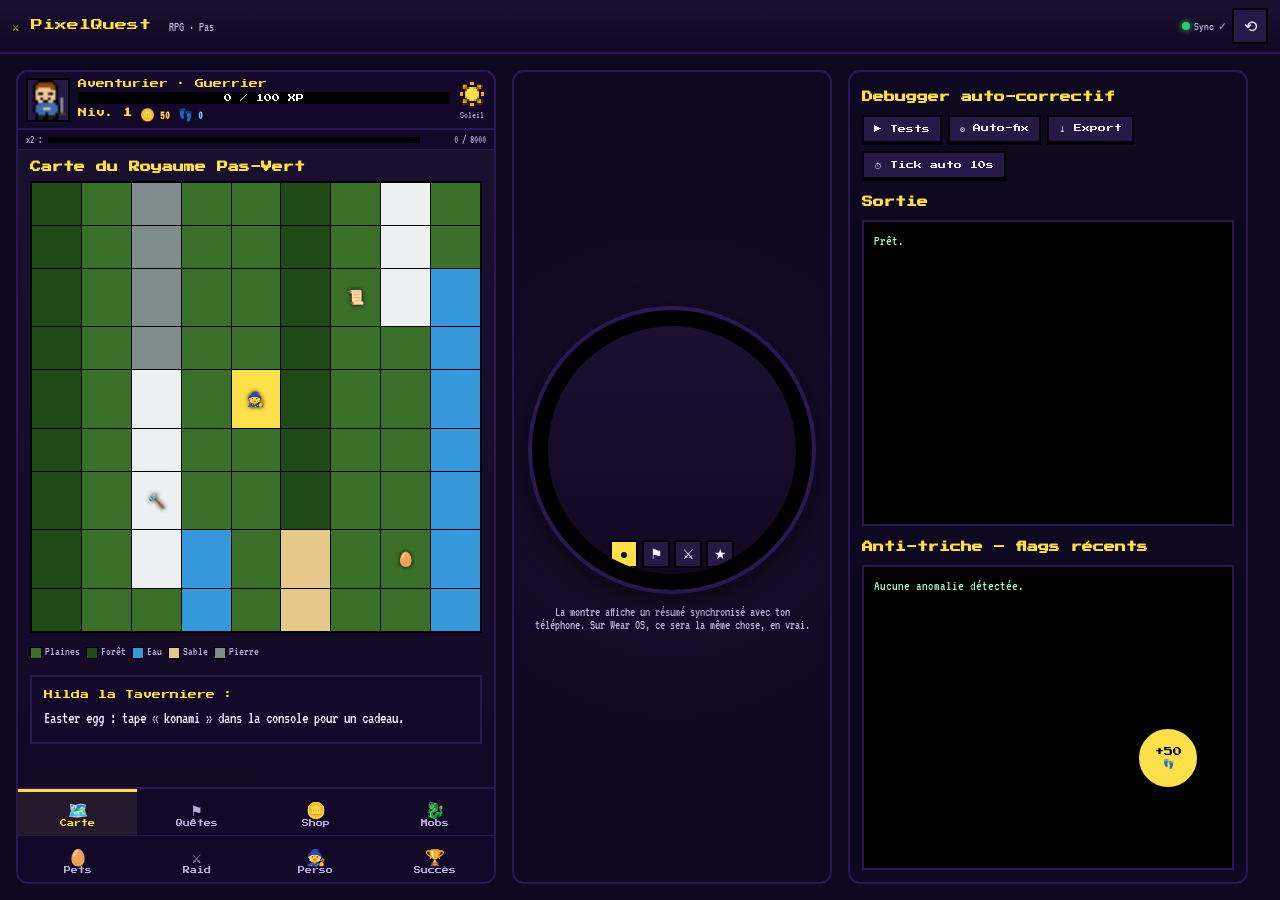
==== commit aaabf5dc: "Fix mobile UI : layout refait, sprites + boutons fonctionnels PROBLÈMES corrigés (testés via Chrome " ====
--- a/preview/standalone.html
+++ b/preview/standalone.html
@@ -2,11 +2,17 @@
 <html lang="fr">
 <head>
   <meta charset="utf-8" />
-  <meta name="viewport" content="width=device-width, initial-scale=1.0, viewport-fit=cover" />
+  <meta name="viewport" content="width=device-width, initial-scale=1.0, viewport-fit=cover, user-scalable=no" />
   <meta name="theme-color" content="#1a1030" />
-  <title>PixelQuest – Prévisualisation</title>
+  <meta name="apple-mobile-web-app-capable" content="yes" />
+  <meta name="apple-mobile-web-app-status-bar-style" content="black-translucent" />
+  <meta name="apple-mobile-web-app-title" content="PixelQuest" />
+  <title>PixelQuest – RPG des Pas</title>
   <style>
-/* PixelQuest – Stylesheet (RPG pixel, sombre, lisible). */
+/* PixelQuest – Stylesheet mobile-first.
+ * Cible : Android 412×915 ou plus large. La page se déploie automatiquement
+ * en deux colonnes (phone + watch) sur écrans larges (>= 1100px).
+ */
 
 @import url('https://fonts.googleapis.com/css2?family=Press+Start+2P&family=VT323&display=swap');
 
@@ -14,6 +20,8 @@
   --bg0: #0e0820;
   --bg1: #1a1030;
   --bg2: #261847;
+  --bg3: #14082a;
+  --line: #2a1855;
   --fg:  #f5f1ff;
   --muted: #b9aee0;
   --accent: #ffe04a;
@@ -23,491 +31,1103 @@
   --xp:   #6cd0ff;
   --coin: #ffd34a;
   --hp:   #ff5d6c;
-  --shadow: 0 0 0 2px #000, 4px 4px 0 #000;
   --pixel: 'Press Start 2P', monospace;
   --read:  'VT323', monospace;
 }
 
-* { box-sizing: border-box; }
-html, body { margin: 0; padding: 0; }
+* { box-sizing: border-box; -webkit-tap-highlight-color: transparent; }
+html, body { margin: 0; padding: 0; height: 100%; overscroll-behavior: contain; }
 body {
   font-family: var(--read);
-  background:
-    repeating-linear-gradient(0deg, #0a0618, #0a0618 2px, #0e0820 2px, #0e0820 4px),
-    radial-gradient(circle at 20% 10%, #2b1855, transparent 40%),
-    radial-gradient(circle at 80% 90%, #1c2d6a, transparent 50%),
-    var(--bg0);
+  background: var(--bg0);
   color: var(--fg);
+  font-size: 18px;
+  display: flex;
+  flex-direction: column;
   min-height: 100vh;
-  font-size: 18px;
-}
-
-/* Topbar */
+}
+
+/* ============================ TOP BAR ============================ */
 .topbar {
-  display: flex; flex-wrap: wrap; align-items: center; gap: 12px;
-  padding: 10px 16px;
+  display: flex; align-items: center; gap: 8px;
+  padding: 8px 12px;
   background: linear-gradient(#1a1030, #120824);
-  border-bottom: 3px solid #000;
-  box-shadow: 0 2px 0 #261847;
-  position: sticky; top: 0; z-index: 10;
-}
-.brand { font-family: var(--pixel); font-size: 14px; letter-spacing: 1px; }
-.brand .logo { color: var(--accent); margin-right: 4px; }
-.brand .tag { font-family: var(--read); font-size: 14px; color: var(--muted); margin-left: 8px; }
-.controls { display: flex; flex-wrap: wrap; gap: 8px; align-items: center; margin-left: auto; }
-.controls label { font-size: 14px; color: var(--muted); display: flex; gap: 4px; align-items:center; }
-.controls input[type=number] { width: 70px; }
-button {
-  font-family: var(--pixel);
-  font-size: 10px; letter-spacing: 1px;
+  border-bottom: 2px solid var(--line);
+  flex-shrink: 0;
+}
+.brand {
+  font-family: var(--pixel); font-size: 12px;
+  color: var(--accent);
+  flex: 1;
+  white-space: nowrap;
+  overflow: hidden;
+  text-overflow: ellipsis;
+}
+.brand .logo { color: var(--accent); }
+.brand .tag { color: var(--muted); font-family: var(--read); font-size: 13px; margin-left: 6px; }
+
+.topbar-actions {
+  display: flex; align-items: center; gap: 6px;
+  flex-shrink: 0;
+}
+.icon-btn {
+  width: 36px; height: 36px;
+  display: inline-flex; align-items: center; justify-content: center;
   background: var(--bg2); color: var(--fg);
-  border: 2px solid #000; border-bottom-width: 4px;
-  padding: 8px 10px; cursor: pointer;
-  box-shadow: 2px 2px 0 #000;
-  image-rendering: pixelated;
-}
-button:hover { filter: brightness(1.1); }
-button:active { transform: translate(1px,1px); box-shadow: 1px 1px 0 #000; }
-button.danger { background: #5a1a1a; }
-input[type=number], input[type=date], input[type=text] {
-  background: #0a0618; color: var(--fg); border: 2px solid #000;
-  font-family: var(--read); font-size: 16px; padding: 4px 6px;
-}
-.status { display:flex; align-items:center; gap:6px; font-size: 14px; }
-.dot { width: 10px; height: 10px; border-radius: 50%; background: var(--bad); display:inline-block; }
-.dot.ok { background: var(--good); box-shadow: 0 0 6px var(--good); }
-
+  border: 2px solid #000;
+  font-size: 16px; cursor: pointer;
+  font-family: var(--read);
+  padding: 0;
+}
+.icon-btn:active { transform: translate(1px,1px); }
+
+/* Sync dot dans la topbar */
+.sync-status {
+  display: flex; align-items: center; gap: 4px;
+  font-size: 12px; color: var(--muted);
+}
+.sync-dot {
+  width: 8px; height: 8px; border-radius: 50%;
+  background: var(--bad);
+  display: inline-block;
+}
+.sync-dot.ok {
+  background: var(--good);
+  box-shadow: 0 0 6px var(--good);
+}
+
+/* ============================ INSTALL HINT ============================ */
 .install-hint {
-  background: #2a1855; color: var(--fg);
-  padding: 8px 12px; font-size: 14px;
+  background: linear-gradient(90deg, #2a1855, #3b1f6a);
+  color: var(--fg);
+  padding: 8px 12px;
+  font-size: 14px;
   border-bottom: 2px solid #000;
-  display: flex; align-items: center; gap: 8px; flex-wrap: wrap;
+  display: flex; align-items: center; gap: 8px;
 }
 .install-hint b { color: var(--accent); }
-.install-hint button { margin-left: auto; }
-
-/* Stage layout */
+.install-hint button {
+  margin-left: auto;
+  background: var(--accent); color: #000;
+  border: 2px solid #000;
+  padding: 4px 10px;
+  font-family: var(--pixel); font-size: 9px;
+  cursor: pointer;
+}
+
+/* ============================ STAGE ============================ */
 .stage {
-  display: grid;
-  grid-template-columns: minmax(320px, 380px) minmax(220px, 260px) minmax(280px, 1fr);
-  gap: 18px; padding: 18px;
-  align-items: start;
-}
-@media (max-width: 980px) {
-  .stage { grid-template-columns: 1fr; gap: 14px; padding: 10px; }
-  .phone-screen { height: 78vh; }
-  .watch-frame { width: 200px; height: 200px; }
-  .debug { max-height: 360px; }
-}
-@media (max-width: 520px) {
-  .topbar { gap: 6px; padding: 6px 8px; }
-  .brand { font-size: 11px; }
-  .brand .tag { display: none; }
-  .controls label { font-size: 12px; }
-  .controls input[type=date] { display: none; }
-  .controls input[type=number] { width: 56px; }
-  button { font-size: 9px; padding: 6px 8px; }
-  .stage { padding: 6px; gap: 10px; }
-  .phone-frame { padding: 8px 6px; border-radius: 22px; }
-  .phone-screen { height: 75vh; border-radius: 14px; }
-  .hud { padding: 6px; gap: 6px; }
-  .hud-portrait { width: 44px; height: 44px; }
-  .tabs { padding: 4px; gap: 3px; }
-  .tab { font-size: 7px; padding: 5px 6px; }
-  .tab-pane { padding: 6px; }
-  .shop-grid, .bestiary-grid, .pets-grid, .achievements-list { grid-template-columns: 1fr; }
-}
-
-.device-label {
-  font-family: var(--pixel); font-size: 10px; color: var(--muted);
-  margin-bottom: 6px; text-align: center;
-}
-.frame {
-  background: #000; padding: 8px;
-  border-radius: 36px;
-  box-shadow: var(--shadow), inset 0 0 0 2px #2a1855;
-}
-.phone-frame { padding: 14px 10px; border-radius: 30px; }
-.watch-frame { padding: 14px; border-radius: 50%; width: 240px; height: 240px; margin: 0 auto; }
-
-.screen {
-  background: linear-gradient(#1a1030,#120824);
-  color: var(--fg);
+  flex: 1 1 auto;
+  display: flex;
+  flex-direction: column;
+  min-height: 0;
+}
+
+/* "Vues" : Phone, Watch, Debug. Une seule visible en mobile. */
+.view {
+  display: none;
+  flex: 1 1 auto;
+  min-height: 0;
+  min-width: 0;
   overflow: hidden;
-  border: 2px solid #2a1855;
+  width: 100%;
+}
+.view.active { display: flex; flex-direction: column; }
+
+/* ============================ PHONE VIEW ============================ */
+.phone-screen {
+  flex: 1 1 auto;
+  display: flex; flex-direction: column;
+  min-height: 0;
+  min-width: 0;
+  width: 100%;
+  background: linear-gradient(#1a1030, #120824);
+  overflow: hidden;
+}
+
+/* HUD compact en haut */
+.hud {
+  display: flex; gap: 8px; padding: 6px 8px;
+  background: var(--bg3);
+  border-bottom: 2px solid var(--line);
+  align-items: center;
+  flex-shrink: 0;
+}
+.hud-portrait {
+  width: 44px; height: 44px;
+  background: var(--bg2);
+  border: 2px solid #000;
+  flex-shrink: 0;
+}
+.hud-info {
+  flex: 1 1 auto;
+  min-width: 0;
+  overflow: hidden;
+}
+.hud-name {
+  font-family: var(--pixel); font-size: 9px;
+  color: var(--accent);
+  white-space: nowrap;
+  overflow: hidden;
+  text-overflow: ellipsis;
+  margin-bottom: 4px;
+}
+.hud-bar {
+  height: 12px;
+  background: #000;
+  border: 1px solid #000;
   position: relative;
-}
-.phone-screen { width: 100%; height: 720px; border-radius: 22px; display: flex; flex-direction: column; }
-.watch-screen { width: 100%; height: 100%; border-radius: 50%; display: flex; flex-direction: column; }
-
-/* HUD */
-.hud {
-  display: flex; gap: 8px; padding: 8px;
-  background: #0a0618; border-bottom: 2px solid #2a1855;
-}
-.hud-left { display: flex; gap: 8px; flex: 1 1 auto; align-items: flex-start; }
-.hud-portrait {
-  width: 56px; height: 56px;
-  image-rendering: pixelated;
-  background: #2a1855; border: 2px solid #000;
-}
-.hud-info { flex: 1 1 auto; min-width: 0; }
-.hud-name { font-family: var(--pixel); font-size: 10px; margin-bottom: 4px; }
-.hud-bar { margin: 4px 0; }
-.bar { position: relative; height: 14px; background: #000; border: 2px solid #000; overflow: hidden; }
-.bar .fill { height: 100%; transition: width .25s; }
-.bar.xp .fill { background: linear-gradient(90deg,#3aa1ff,#6cd0ff,#a3eaff); }
-.bar.hp .fill { background: linear-gradient(90deg,#7a1a1a,#ff5d6c); }
-.bar span {
+  overflow: hidden;
+}
+.hud-bar .fill {
+  height: 100%;
+  background: linear-gradient(90deg, #3aa1ff, #6cd0ff, #a3eaff);
+  transition: width .25s;
+}
+.hud-bar span {
   position: absolute; inset: 0;
   display: flex; align-items: center; justify-content: center;
-  font-family: var(--pixel); font-size: 8px; color: #fff;
+  font-family: var(--pixel); font-size: 8px;
+  color: #fff;
   text-shadow: 1px 1px 0 #000;
 }
-.hud-line { display: flex; gap: 10px; font-size: 14px; align-items: center; flex-wrap: wrap; }
-.hud-line .lvl { color: var(--accent); font-family: var(--pixel); font-size: 9px; }
-.hud-line .coin { color: var(--coin); }
-.steps-today {
-  text-align: right; font-size: 12px;
-  background: #14082a; border: 2px solid #2a1855; padding: 6px;
-  min-width: 80px;
-}
-.steps-today .lbl { color: var(--muted); font-size: 11px; }
-.steps-today .val { font-family: var(--pixel); font-size: 14px; color: var(--accent); }
-.steps-today .threshold { font-size: 10px; color: var(--muted); margin-top: 2px; }
-
-/* Tabs */
+.hud-stats {
+  display: flex; gap: 8px; margin-top: 4px;
+  font-size: 12px;
+  flex-wrap: wrap;
+}
+.hud-stats .lvl { color: var(--accent); font-family: var(--pixel); font-size: 9px; }
+.hud-stats .coin { color: var(--coin); }
+.hud-stats .steps { color: var(--xp); font-weight: bold; }
+
+.hud-weather {
+  display: none; /* économise la largeur sur mobile, info dispo dans le hud-stats */
+  flex-direction: column; align-items: center;
+  gap: 2px;
+  flex-shrink: 0;
+}
+.hud-weather canvas {
+  width: 28px; height: 28px;
+  image-rendering: pixelated;
+}
+.hud-weather .wname {
+  font-size: 10px; color: var(--muted);
+}
+@media (min-width: 380px) {
+  .hud-weather { display: flex; }
+}
+
+/* Threshold bar */
+.threshold-bar {
+  padding: 4px 8px;
+  background: var(--bg3);
+  border-bottom: 1px solid var(--line);
+  font-size: 11px;
+  color: var(--muted);
+  display: flex;
+  align-items: center;
+  gap: 6px;
+  flex-shrink: 0;
+  white-space: nowrap;
+}
+.threshold-bar > span:first-child { flex-shrink: 0; }
+.threshold-bar #phoneTLabel { flex-shrink: 0; min-width: 60px; text-align: right; }
+.threshold-bar .tprog {
+  flex: 1; height: 6px; background: #000; border: 1px solid #000;
+  position: relative; overflow: hidden;
+}
+.threshold-bar .tprog .tfill {
+  height: 100%;
+  background: linear-gradient(90deg, var(--accent2), var(--accent));
+  transition: width .3s;
+}
+.threshold-bar.active { color: var(--accent); }
+
+/* Tab content */
+.tab-pane {
+  display: none;
+  flex: 1 1 auto;
+  overflow-y: auto;
+  padding: 12px;
+  min-height: 0;
+  -webkit-overflow-scrolling: touch;
+}
+.tab-pane.active {
+  display: block;
+}
+.tab-pane h3 {
+  font-family: var(--pixel);
+  font-size: 11px;
+  color: var(--accent);
+  margin: 12px 0 8px;
+}
+.tab-pane h3:first-child { margin-top: 0; }
+
+/* Bottom tabs (mobile-first navigation) */
 .tabs {
-  display: flex; flex-wrap: wrap; gap: 4px; padding: 6px;
-  background: #0a0618; border-bottom: 2px solid #2a1855;
+  display: grid;
+  grid-template-columns: repeat(4, minmax(0, 1fr));
+  background: var(--bg3);
+  border-top: 2px solid var(--line);
+  flex-shrink: 0;
+  width: 100%;
 }
 .tab {
-  font-size: 8px; padding: 6px 8px;
-  background: #14082a;
-}
-.tab.active { background: var(--accent2); color: #1a1030; }
-.tab-pane { display: none; padding: 10px; overflow-y: auto; flex: 1 1 auto; }
-.tab-pane.active { display: block; }
-.tab-pane h3 { font-family: var(--pixel); font-size: 10px; color: var(--accent); margin: 8px 0; }
-.tab-pane h4 { font-family: var(--pixel); font-size: 9px; color: var(--muted); margin: 6px 0; }
-
-/* Map */
-.map-container { display: flex; flex-direction: column; gap: 8px; }
+  background: transparent;
+  border: none;
+  border-top: 3px solid transparent;
+  color: var(--muted);
+  font-family: var(--pixel);
+  font-size: 7px;
+  padding: 8px 2px 6px;
+  cursor: pointer;
+  display: flex;
+  flex-direction: column;
+  align-items: center;
+  gap: 4px;
+  min-height: 46px;
+  text-align: center;
+  letter-spacing: 0;
+  overflow: hidden;
+}
+.tab .ticon { font-size: 16px; line-height: 1; }
+.tab.active {
+  color: var(--accent);
+  border-top-color: var(--accent);
+  background: rgba(255, 224, 74, 0.08);
+}
+.tab:active { background: rgba(255, 224, 74, 0.2); }
+
+/* Two rows of tabs since we have 8 tabs */
+.tabs-secondary {
+  display: grid;
+  grid-template-columns: repeat(4, minmax(0, 1fr));
+  background: var(--bg3);
+  border-top: 1px solid var(--line);
+  flex-shrink: 0;
+  width: 100%;
+}
+
+/* ============================ MAP ============================ */
+.map-container { display: flex; flex-direction: column; gap: 12px; min-width: 0; }
 .map-grid {
   display: grid;
-  grid-template-columns: repeat(9, 1fr);
-  gap: 1px; background: #000; padding: 2px;
-  width: 100%; aspect-ratio: 1;
-}
-.map-cell { position: relative; image-rendering: pixelated; background-size: cover; }
-.map-cell .marker {
+  grid-template-columns: repeat(9, minmax(0, 1fr));
+  gap: 1px;
+  background: #000;
+  padding: 2px;
+  width: 100%;
+  max-width: 100%;
+  margin: 0 auto;
+  aspect-ratio: 1 / 1;
+}
+.map-cell {
+  position: relative;
+  background-color: #3a6f2a;
+  display: flex; align-items: center; justify-content: center;
+  font-size: 14px;
+  text-shadow: 0 0 4px #000;
+  min-height: 0;
+  min-width: 0;
+}
+.map-cell.player { background: var(--accent) !important; color: #000; }
+.map-cell.npc-tav { background: #8a4a1a; }
+.map-cell.npc-smith { background: #2c2c2c; }
+.map-cell.npc-sage { background: #5b2a83; }
+.map-cell.npc-breeder { background: #3a6f2a; }
+.map-legend {
+  display: flex; flex-wrap: wrap; gap: 6px;
+  font-size: 12px; color: var(--muted);
+}
+.map-legend i {
+  display: inline-block;
+  width: 12px; height: 12px;
+  border: 1px solid #000;
+  vertical-align: middle;
+  margin-right: 3px;
+}
+.map-legend .grass { background: #3a6f2a; }
+.map-legend .forest { background: #1f4a17; }
+.map-legend .water { background: #3498db; }
+.map-legend .sand { background: #e6c98a; }
+.map-legend .stone { background: #7f8c8d; }
+
+.dialogue {
+  background: var(--bg3);
+  border: 2px solid var(--line);
+  padding: 12px;
+  font-size: 16px;
+  line-height: 1.4;
+  margin-top: 4px;
+}
+.dialogue .who {
+  font-family: var(--pixel);
+  font-size: 9px;
+  color: var(--accent);
+  display: block;
+  margin-bottom: 6px;
+}
+
+/* ============================ CARDS ============================ */
+.card {
+  background: var(--bg3);
+  border: 2px solid var(--line);
+  padding: 10px;
+  margin-bottom: 8px;
+}
+.card h4 {
+  font-family: var(--pixel);
+  font-size: 10px;
+  color: var(--accent);
+  margin: 0 0 6px;
+}
+.card .desc {
+  font-size: 13px;
+  color: var(--muted);
+  margin-bottom: 6px;
+}
+.card .meta {
+  font-size: 13px;
+  color: var(--muted);
+}
+.card-actions {
+  display: flex;
+  gap: 6px;
+  margin-top: 8px;
+  flex-wrap: wrap;
+}
+
+/* Quest progress bar */
+.qbar {
+  height: 8px;
+  background: #000;
+  border: 1px solid #000;
+  margin: 6px 0;
+  position: relative;
+  overflow: hidden;
+}
+.qbar .qfill {
+  height: 100%;
+  background: var(--good);
+  transition: width .3s;
+}
+.qprice { color: var(--coin); font-weight: bold; }
+
+/* Buttons */
+.btn {
+  background: var(--bg2);
+  color: var(--fg);
+  border: 2px solid #000;
+  border-bottom-width: 4px;
+  padding: 8px 12px;
+  font-family: var(--pixel);
+  font-size: 10px;
+  cursor: pointer;
+  min-height: 36px;
+  display: inline-flex;
+  align-items: center;
+  justify-content: center;
+}
+.btn:active {
+  transform: translate(1px, 1px);
+  border-bottom-width: 2px;
+  margin-bottom: 2px;
+}
+.btn.primary {
+  background: var(--accent);
+  color: #000;
+}
+.btn.danger {
+  background: #5a1a1a;
+}
+.btn.full {
+  width: 100%;
+}
+.btn.small {
+  font-size: 8px;
+  padding: 6px 10px;
+  min-height: 30px;
+}
+
+/* Item / shop grid */
+.item-grid {
+  display: grid;
+  grid-template-columns: 1fr;
+  gap: 8px;
+}
+.item {
+  background: var(--bg3);
+  border: 2px solid var(--line);
+  padding: 10px;
+  display: flex;
+  gap: 10px;
+  align-items: center;
+}
+.item-info {
+  flex: 1;
+  min-width: 0;
+}
+.item-name {
+  font-family: var(--pixel);
+  font-size: 10px;
+  color: var(--fg);
+  margin-bottom: 4px;
+}
+.item-desc {
+  font-size: 13px;
+  color: var(--muted);
+}
+.item-price {
+  color: var(--coin);
+  font-weight: bold;
+  font-size: 14px;
+}
+.item-actions {
+  display: flex;
+  flex-direction: column;
+  gap: 4px;
+  flex-shrink: 0;
+}
+
+/* Bestiary card with sprite */
+.beast-card {
+  display: flex; gap: 10px;
+  align-items: center;
+  background: var(--bg3);
+  border: 2px solid var(--line);
+  padding: 10px;
+  margin-bottom: 8px;
+}
+.beast-card.locked { filter: grayscale(1) brightness(0.5); }
+.beast-sprite {
+  width: 64px; height: 64px;
+  image-rendering: pixelated;
+  flex-shrink: 0;
+  background: var(--bg1);
+  border: 1px solid var(--line);
+}
+.beast-info { flex: 1; min-width: 0; }
+
+/* Pet card */
+.pet-card {
+  background: var(--bg3);
+  border: 2px solid var(--line);
+  padding: 10px;
+  display: flex; gap: 10px;
+  align-items: center;
+  margin-bottom: 8px;
+}
+.pet-card.locked { filter: grayscale(1) brightness(0.5); }
+
+/* Egg in incubation */
+.egg-card {
+  background: linear-gradient(135deg, #2a1855, #14082a);
+  border: 2px solid var(--accent2);
+  padding: 12px;
+  margin-bottom: 12px;
+  display: flex; gap: 10px;
+  align-items: center;
+}
+
+/* Raid */
+.raid-card {
+  background: linear-gradient(135deg, #2a0a0a, #14082a);
+  border: 2px solid var(--bad);
+  padding: 16px;
+  text-align: center;
+}
+.raid-sprite {
+  width: 128px; height: 128px;
+  image-rendering: pixelated;
+  margin: 0 auto 12px;
+  display: block;
+}
+.raid-name {
+  font-family: var(--pixel);
+  font-size: 12px;
+  color: var(--accent);
+  margin-bottom: 8px;
+}
+.raid-bar {
+  width: 100%;
+  height: 18px;
+  background: #000;
+  border: 2px solid #000;
+  position: relative;
+  margin: 8px 0;
+  overflow: hidden;
+}
+.raid-bar .rfill {
+  height: 100%;
+  background: linear-gradient(90deg, #7a1a1a, #ff5d6c);
+  transition: width .3s;
+}
+.raid-bar span {
   position: absolute; inset: 0;
   display: flex; align-items: center; justify-content: center;
-  font-size: 18px; text-shadow: 0 0 4px #000;
-}
-.map-legend { display: flex; flex-wrap: wrap; gap: 8px; font-size: 12px; color: var(--muted); }
-.map-legend .t { display:inline-block; width: 12px; height: 12px; border: 1px solid #000; vertical-align: middle; margin-right: 4px; }
-.map-legend .t.grass { background:#3a6f2a; }
-.map-legend .t.forest{ background:#1f4a17; }
-.map-legend .t.water { background:#3498db; }
-.map-legend .t.sand  { background:#e6c98a; }
-.map-legend .t.stone { background:#7f8c8d; }
-
-.dialogue {
-  background: #0a0618; border: 2px solid #2a1855; padding: 8px;
-  font-size: 16px; line-height: 1.3; min-height: 56px;
-}
-.dialogue .who { font-family: var(--pixel); font-size: 9px; color: var(--accent); display:block; margin-bottom: 4px; }
-
-/* Quêtes */
-.quest-list { display: flex; flex-direction: column; gap: 6px; }
-.quest {
-  background: #0a0618; border: 2px solid #2a1855; padding: 8px;
-}
-.quest .qhead { display:flex; justify-content:space-between; align-items:center; }
-.quest .qname { font-family: var(--pixel); font-size: 10px; }
-.quest .qprog { font-size: 12px; color: var(--muted); }
-.quest .qbar { height: 8px; background: #000; margin: 4px 0; }
-.quest .qbar .qfill { height: 100%; background: var(--good); }
-.quest .qact { display: flex; gap: 4px; margin-top: 4px; flex-wrap: wrap; }
-
-/* Shop / Inventory */
-.shop-grid { display: grid; grid-template-columns: repeat(2, 1fr); gap: 8px; }
-.item {
-  background: #0a0618; border: 2px solid #2a1855; padding: 6px;
-  display: flex; flex-direction: column; gap: 4px;
-}
-.item .iname { font-family: var(--pixel); font-size: 9px; }
-.item .iprice { color: var(--coin); font-size: 12px; }
-.item .idesc { color: var(--muted); font-size: 12px; }
-.item button { font-size: 8px; padding: 4px 6px; }
-
-.hint { color: var(--bad); font-size: 14px; }
-
-/* Bestiary */
-.bestiary-grid { display: grid; grid-template-columns: repeat(2, 1fr); gap: 8px; }
-.bestiary-card {
-  background: #0a0618; border: 2px solid #2a1855; padding: 6px;
-  display: flex; gap: 6px; align-items: center;
-}
-.bestiary-card canvas { image-rendering: pixelated; }
-.bestiary-card .info { flex: 1 1 auto; min-width: 0; }
-.bestiary-card .name { font-family: var(--pixel); font-size: 9px; }
-.bestiary-card .meta { font-size: 12px; color: var(--muted); }
-.bestiary-card.locked { filter: grayscale(1) brightness(0.5); }
-
-/* Pets */
-.pets-grid { display: grid; grid-template-columns: repeat(2, 1fr); gap: 8px; }
-.pet-card {
-  background: #0a0618; border: 2px solid #2a1855; padding: 6px;
-  display: flex; flex-direction: column; align-items: center; gap: 4px;
-}
-.egg-status {
-  background: #14082a; border: 2px solid #d36cb0; padding: 8px;
-  margin-bottom: 8px; display: flex; align-items: center; gap: 8px;
-}
-
-/* Raid */
-.raid-card {
-  display: flex; flex-direction: column; align-items: center; gap: 8px;
-  padding: 8px; background: #0a0618; border: 2px solid var(--bad);
-}
-.raid-card canvas { image-rendering: pixelated; }
-.raid-card .raid-name { font-family: var(--pixel); font-size: 12px; color: var(--accent); }
-.raid-bar { width: 100%; height: 18px; background: #000; border: 2px solid #000; position: relative; }
-.raid-bar .rfill { height: 100%; background: linear-gradient(90deg,#7a1a1a,#ff5d6c); transition: width .3s; }
-.raid-bar span {
-  position: absolute; inset: 0; display:flex; align-items:center; justify-content:center;
-  font-family: var(--pixel); font-size: 9px; color: #fff; text-shadow: 1px 1px 0 #000;
-}
-.raid-info { font-size: 14px; color: var(--muted); text-align: center; }
-
-/* Personnage */
-#phoneCharBuilder { display: flex; flex-direction: column; gap: 10px; }
-.char-row { display: flex; flex-wrap: wrap; gap: 8px; align-items: center; }
-.char-row label { font-family: var(--pixel); font-size: 9px; color: var(--muted); }
-.class-grid, .hair-grid, .color-grid { display: grid; grid-template-columns: repeat(4, 1fr); gap: 6px; }
-.class-card, .swatch {
-  background: #0a0618; border: 2px solid #2a1855; padding: 6px;
-  cursor: pointer; text-align: center;
-}
-.class-card.active, .swatch.active { border-color: var(--accent); background: #2a1855; }
-.swatch { padding: 16px; }
-.preview-hero {
-  align-self: center;
-  background: #2a1855; border: 2px solid #000; padding: 8px;
-}
-.preview-hero canvas { image-rendering: pixelated; }
+  font-family: var(--pixel); font-size: 9px;
+  color: #fff; text-shadow: 1px 1px 0 #000;
+}
 
 /* Achievements */
-.achievements-list { display: grid; grid-template-columns: repeat(2, 1fr); gap: 6px; }
-.ach { background: #0a0618; border: 2px solid #2a1855; padding: 6px; font-size: 13px; }
+.ach-grid {
+  display: grid;
+  grid-template-columns: 1fr;
+  gap: 6px;
+}
+.ach {
+  background: var(--bg3);
+  border: 2px solid var(--line);
+  padding: 8px 12px;
+  display: flex; align-items: center; gap: 8px;
+}
+.ach.unlocked {
+  border-color: var(--accent);
+  background: linear-gradient(90deg, #2a1855, var(--bg3));
+}
 .ach.locked { opacity: 0.4; }
-.ach.unlocked { border-color: var(--accent); }
+.ach .star { color: var(--accent); font-size: 16px; }
 .ach .aname { font-family: var(--pixel); font-size: 9px; }
 
-/* Watch */
+/* Character builder */
+.char-preview {
+  display: flex;
+  justify-content: center;
+  margin: 12px 0;
+}
+.char-preview canvas {
+  width: 128px; height: 128px;
+  image-rendering: pixelated;
+  background: var(--bg2);
+  border: 2px solid #000;
+}
+.char-row {
+  margin-bottom: 16px;
+}
+.char-row label {
+  display: block;
+  font-family: var(--pixel);
+  font-size: 9px;
+  color: var(--accent);
+  margin-bottom: 6px;
+}
+.char-row input[type=text] {
+  width: 100%;
+  background: #000;
+  color: var(--fg);
+  border: 2px solid var(--line);
+  padding: 8px;
+  font-family: var(--read);
+  font-size: 16px;
+}
+.class-grid {
+  display: grid;
+  grid-template-columns: repeat(2, 1fr);
+  gap: 6px;
+}
+.class-card {
+  background: var(--bg3);
+  border: 2px solid var(--line);
+  padding: 8px;
+  cursor: pointer;
+  text-align: center;
+}
+.class-card.active {
+  border-color: var(--accent);
+  background: linear-gradient(135deg, #2a1855, var(--bg3));
+}
+.class-card .cname {
+  font-family: var(--pixel);
+  font-size: 9px;
+  color: var(--accent);
+  margin-bottom: 4px;
+}
+.class-card .cdesc {
+  font-size: 12px;
+  color: var(--muted);
+}
+.swatch-grid {
+  display: grid;
+  grid-template-columns: repeat(6, 1fr);
+  gap: 6px;
+}
+.swatch {
+  aspect-ratio: 1;
+  border: 3px solid #000;
+  cursor: pointer;
+}
+.swatch.active {
+  border-color: var(--accent);
+  box-shadow: 0 0 0 2px var(--accent);
+}
+.style-grid {
+  display: grid;
+  grid-template-columns: repeat(3, 1fr);
+  gap: 6px;
+}
+.style-btn {
+  background: var(--bg3);
+  border: 2px solid var(--line);
+  color: var(--fg);
+  padding: 10px 4px;
+  font-family: var(--pixel);
+  font-size: 8px;
+  cursor: pointer;
+}
+.style-btn.active {
+  background: var(--accent2);
+  border-color: var(--accent);
+  color: #000;
+}
+
+/* ============================ FAB (floating action button) ============================ */
+.fab {
+  position: fixed;
+  right: 12px;
+  /* Bottom = au-dessus des 2 rangées de tabs (~96px) + petite marge */
+  bottom: 110px;
+  width: 64px; height: 64px;
+  border-radius: 50%;
+  background: var(--accent);
+  color: #000;
+  border: 3px solid #000;
+  box-shadow: 0 4px 0 #000, 0 6px 12px rgba(0,0,0,0.5);
+  font-family: var(--pixel);
+  font-size: 9px;
+  line-height: 1.2;
+  cursor: pointer;
+  z-index: 100;
+  display: flex;
+  flex-direction: column;
+  align-items: center;
+  justify-content: center;
+  gap: 2px;
+}
+.fab:active {
+  transform: translateY(2px);
+  box-shadow: 0 2px 0 #000, 0 4px 8px rgba(0,0,0,0.5);
+}
+
+/* Step input drawer */
+.step-drawer {
+  position: fixed;
+  right: 12px;
+  bottom: 184px;
+  background: var(--bg3);
+  border: 2px solid var(--line);
+  padding: 10px;
+  z-index: 99;
+  display: none;
+  flex-direction: column;
+  gap: 8px;
+  width: 200px;
+  box-shadow: 0 4px 12px rgba(0,0,0,0.5);
+}
+.step-drawer.visible { display: flex; }
+.step-drawer label { font-size: 12px; color: var(--muted); }
+.step-drawer input[type=number] {
+  background: #000;
+  border: 2px solid var(--line);
+  color: var(--fg);
+  padding: 6px;
+  font-family: var(--read);
+  font-size: 16px;
+  width: 100%;
+}
+
+/* ============================ WATCH VIEW ============================ */
+.watch-view {
+  align-items: center;
+  justify-content: center;
+  padding: 20px;
+  background: radial-gradient(circle at center, #1a1030, #0e0820 70%);
+}
+.watch-frame {
+  width: min(280px, 80vw);
+  aspect-ratio: 1;
+  background: #000;
+  border-radius: 50%;
+  padding: 16px;
+  position: relative;
+  box-shadow: 0 0 0 4px var(--line), 0 8px 32px rgba(0,0,0,0.7);
+}
+.watch-screen {
+  width: 100%;
+  height: 100%;
+  border-radius: 50%;
+  background: linear-gradient(#1a1030, #120824);
+  display: flex;
+  flex-direction: column;
+  overflow: hidden;
+  position: relative;
+}
 .watch-content {
-  flex: 1 1 auto;
-  display: flex; flex-direction: column; align-items: center; justify-content: center;
-  padding: 6px; text-align: center;
+  flex: 1; display: flex;
+  flex-direction: column;
+  align-items: center;
+  justify-content: center;
+  text-align: center;
+  padding: 12px;
+  gap: 6px;
 }
 .watch-content canvas { image-rendering: pixelated; }
-.watch-content .w-row { display: flex; align-items: center; gap: 4px; }
-.watch-content .w-num { font-family: var(--pixel); font-size: 12px; color: var(--accent); }
-.watch-content .w-lbl { font-size: 11px; color: var(--muted); }
-.watch-bar { width: 80%; height: 8px; background: #000; border: 1px solid #000; margin: 3px auto; position: relative; }
-.watch-bar .fill { height: 100%; background: linear-gradient(90deg,#3aa1ff,#6cd0ff); }
+.watch-content .w-num {
+  font-family: var(--pixel);
+  font-size: 14px;
+  color: var(--accent);
+}
+.watch-content .w-lbl {
+  font-size: 12px;
+  color: var(--muted);
+}
+.watch-bar {
+  width: 100%;
+  height: 8px;
+  background: #000;
+  border: 1px solid #000;
+  position: relative;
+  overflow: hidden;
+}
+.watch-bar .fill {
+  height: 100%;
+  background: linear-gradient(90deg, #3aa1ff, #6cd0ff);
+}
 .watch-tabs {
-  display: flex; gap: 2px; padding: 2px; justify-content: center;
-}
-.wtab { font-size: 8px; padding: 4px 6px; min-width: 24px; }
-.wtab.active { background: var(--accent); color: #1a1030; }
-
-/* Debug */
-.debug {
-  background: #0a0618; border: 2px solid #2a1855; padding: 12px;
-  display: flex; flex-direction: column; gap: 8px;
-  font-size: 14px; min-height: 200px; max-height: 720px;
-}
-.debug h3 { font-family: var(--pixel); font-size: 11px; color: var(--accent); margin: 0; }
-.debug h4 { font-family: var(--pixel); font-size: 9px; color: var(--muted); margin: 4px 0 0; }
-.debug-actions { display: flex; flex-wrap: wrap; gap: 6px; }
+  display: flex;
+  gap: 4px;
+  justify-content: center;
+  padding: 6px;
+}
+.wtab {
+  width: 28px; height: 28px;
+  border: 2px solid #000;
+  background: var(--bg2);
+  color: var(--fg);
+  font-size: 14px;
+  cursor: pointer;
+  padding: 0;
+  display: inline-flex;
+  align-items: center;
+  justify-content: center;
+}
+.wtab.active {
+  background: var(--accent);
+  color: #000;
+}
+.watch-help {
+  margin-top: 16px;
+  text-align: center;
+  color: var(--muted);
+  font-size: 13px;
+  max-width: 280px;
+}
+
+/* ============================ DEBUG VIEW ============================ */
+.debug-view {
+  padding: 12px;
+  flex-direction: column;
+  gap: 8px;
+}
+.debug-actions {
+  display: flex;
+  gap: 6px;
+  flex-wrap: wrap;
+}
 .debug-log {
-  background: #000; color: #aef0c1; border: 2px solid #2a1855;
-  padding: 8px; flex: 1 1 auto; overflow-y: auto;
-  font-family: var(--read); font-size: 14px; line-height: 1.3;
-  white-space: pre-wrap; word-break: break-word;
+  background: #000;
+  color: #aef0c1;
+  border: 2px solid var(--line);
+  padding: 10px;
+  font-family: var(--read);
+  font-size: 14px;
+  line-height: 1.4;
+  white-space: pre-wrap;
+  word-break: break-word;
   margin: 0;
-}
-.debug-log.small { font-size: 13px; max-height: 120px; }
+  flex: 1;
+  overflow-y: auto;
+  min-height: 160px;
+  max-height: 360px;
+}
 .debug-log .ok  { color: #2ecc71; }
 .debug-log .ko  { color: #ff5d6c; }
 .debug-log .fix { color: #ffe04a; }
 .debug-log .info{ color: #6cd0ff; }
 
+.debug-view h3 {
+  font-family: var(--pixel);
+  font-size: 11px;
+  color: var(--accent);
+  margin: 8px 0 4px;
+}
+
+/* ============================ HINT MESSAGES ============================ */
+.hint-warn {
+  background: rgba(231, 76, 60, 0.15);
+  border-left: 4px solid var(--bad);
+  color: var(--bad);
+  padding: 10px;
+  font-size: 14px;
+  margin: 8px 0;
+}
+
+/* ============================ TOAST ============================ */
+.toast {
+  position: fixed;
+  bottom: 100px;
+  left: 50%;
+  transform: translateX(-50%);
+  background: rgba(0, 0, 0, 0.95);
+  color: var(--fg);
+  border: 2px solid var(--accent);
+  padding: 10px 16px;
+  font-size: 14px;
+  z-index: 200;
+  pointer-events: none;
+  opacity: 0;
+  transition: opacity .3s;
+  max-width: 90vw;
+  text-align: center;
+}
+.toast.visible { opacity: 1; }
+.toast.success { border-color: var(--good); }
+.toast.error { border-color: var(--bad); }
+
+/* ============================ DESKTOP ENHANCE ============================ */
+@media (min-width: 1100px) {
+  .stage {
+    flex-direction: row;
+    gap: 16px;
+    padding: 16px;
+    align-items: stretch;
+  }
+  .view {
+    display: flex !important;
+    flex-direction: column;
+    flex: 1;
+    border: 2px solid var(--line);
+    border-radius: 12px;
+    overflow: hidden;
+  }
+  .view-phone { flex: 1.2; max-width: 480px; }
+  .view-watch { flex: 0 0 320px; }
+  .view-debug { flex: 1; max-width: 400px; }
+  .view-switcher { display: none !important; }
+  .fab { right: 50%; transform: translateX(560px); }
+}
+
+/* ============================ VIEW SWITCHER ============================ */
+.view-switcher {
+  display: flex;
+  background: var(--bg3);
+  border-bottom: 2px solid var(--line);
+  flex-shrink: 0;
+}
+.view-switcher button {
+  flex: 1;
+  min-width: 0;
+  background: transparent;
+  border: none;
+  color: var(--muted);
+  font-family: var(--pixel);
+  font-size: 9px;
+  padding: 10px 4px;
+  cursor: pointer;
+  border-bottom: 3px solid transparent;
+  overflow: hidden;
+  text-overflow: ellipsis;
+  white-space: nowrap;
+}
+.view-switcher button.active {
+  color: var(--accent);
+  border-bottom-color: var(--accent);
+}
+
 </style>
   </head>
 <body>
+
   <header class="topbar">
     <div class="brand">
       <span class="logo">⚔︎</span> PixelQuest
-      <span class="tag">RPG · Pas · Aventure</span>
+      <span class="tag">RPG · Pas</span>
     </div>
-    <div class="controls">
-      <label>Pas simulés <input id="simSteps" type="number" min="1" max="500" value="50" /></label>
-      <button id="btnAddSteps">+ Pas</button>
-      <button id="btnTick">Auto</button>
-      <label>Date <input id="simDate" type="date" /></label>
-      <button id="btnReset" class="danger">Reset</button>
-      <button id="btnInstall" style="display:none">Installer</button>
-    </div>
-    <div class="status">
-      <span id="syncDot" class="dot ok"></span>
-      <span id="syncLabel">Sync ✓ Phone ↔ Watch</span>
+    <div class="topbar-actions">
+      <span class="sync-status">
+        <span id="syncDot" class="sync-dot ok"></span>
+        <span id="syncLabel">Sync ✓</span>
+      </span>
+      <button id="btnInstall" class="icon-btn" style="display:none" title="Installer">⤓</button>
+      <button id="btnReset" class="icon-btn" title="Réinitialiser">⟲</button>
     </div>
   </header>
 
   <div id="installHint" class="install-hint" style="display:none">
-    Astuce : pour avoir PixelQuest comme une vraie appli sur ton Android,
-    ouvre le menu de Chrome (⋮) → « <b>Installer l'application</b> » ou
-    « Ajouter à l'écran d'accueil ».
+    Menu Chrome ⋮ → <b>Installer l'app</b>
     <button id="closeHint">OK</button>
   </div>
 
+  <!-- Mobile : un seul écran à la fois. View switcher en haut. -->
+  <nav class="view-switcher">
+    <button data-view="phone" class="active">📱 Phone</button>
+    <button data-view="watch">⌚ Watch</button>
+    <button data-view="debug">🔧 Debug</button>
+  </nav>
+
   <main class="stage">
-    <!-- ============================== PHONE ============================== -->
-    <section class="device phone" aria-label="Aperçu téléphone">
-      <div class="device-label">Téléphone Android</div>
-      <div class="frame phone-frame">
-        <div class="screen phone-screen" id="phoneScreen">
-          <!-- HUD -->
-          <div class="hud">
-            <div class="hud-left">
-              <canvas class="hud-portrait" id="phoneHero" width="16" height="16"></canvas>
-              <div class="hud-info">
-                <div class="hud-name" id="phoneName">Aventurier</div>
-                <div class="hud-bar">
-                  <div class="bar xp"><div id="phoneXpFill" class="fill"></div><span id="phoneXpLabel">XP</span></div>
-                </div>
-                <div class="hud-line">
-                  <span class="lvl">Niv. <b id="phoneLvl">1</b></span>
-                  <span class="coin">🪙 <b id="phoneCoins">0</b></span>
-                  <span class="weather" id="phoneWeather"></span>
-                </div>
-              </div>
+
+    <!-- ============================== PHONE VIEW ============================== -->
+    <section class="view view-phone active" data-vid="phone">
+      <div class="phone-screen">
+
+        <!-- HUD -->
+        <div class="hud">
+          <canvas class="hud-portrait" id="phoneHero" width="16" height="16"></canvas>
+          <div class="hud-info">
+            <div class="hud-name" id="phoneName">Aventurier · Guerrier</div>
+            <div class="hud-bar">
+              <div id="phoneXpFill" class="fill" style="width:0%"></div>
+              <span id="phoneXpLabel">0 / 100 XP</span>
             </div>
-            <div class="hud-right">
-              <div class="steps-today">
-                <div class="lbl">Pas du jour</div>
-                <div class="val" id="phoneDailySteps">0</div>
-                <div class="threshold" id="phoneThreshold">Seuil 8000 : –</div>
-              </div>
+            <div class="hud-stats">
+              <span class="lvl">Niv. <b id="phoneLvl">1</b></span>
+              <span class="coin">🪙 <b id="phoneCoins">50</b></span>
+              <span class="steps">👣 <b id="phoneDailySteps">0</b></span>
             </div>
           </div>
-
-          <!-- Tabs -->
-          <nav class="tabs">
-            <button class="tab active" data-tab="map">Carte</button>
-            <button class="tab" data-tab="quests">Quêtes</button>
-            <button class="tab" data-tab="shop">Boutique</button>
-            <button class="tab" data-tab="bestiary">Bestiaire</button>
-            <button class="tab" data-tab="pets">Familiers</button>
-            <button class="tab" data-tab="raid">Raid</button>
-            <button class="tab" data-tab="char">Personnage</button>
-            <button class="tab" data-tab="achievements">Succès</button>
-          </nav>
-
-          <!-- Tab content -->
-          <div class="tab-pane active" data-pane="map">
-            <div class="map-container">
-              <div class="map-grid" id="phoneMap"></div>
-              <div class="map-legend">
-                <span><i class="t grass"></i> Plaines</span>
-                <span><i class="t forest"></i> Forêt</span>
-                <span><i class="t water"></i> Eau</span>
-                <span><i class="t sand"></i> Sable</span>
-                <span><i class="t stone"></i> Pierre</span>
-              </div>
-              <div class="dialogue" id="phoneDialogue"></div>
+          <div class="hud-weather">
+            <canvas id="phoneWeatherIcon" width="16" height="16"></canvas>
+            <span class="wname" id="phoneWeatherName">—</span>
+          </div>
+        </div>
+
+        <!-- Threshold bar 8000 -->
+        <div class="threshold-bar" id="phoneThreshold">
+          <span>x2 :</span>
+          <div class="tprog"><div class="tfill" id="phoneTFill" style="width:0%"></div></div>
+          <span id="phoneTLabel">0/8000</span>
+        </div>
+
+        <!-- Tab content -->
+        <div class="tab-pane active" data-pane="map">
+          <h3>Carte du Royaume Pas-Vert</h3>
+          <div class="map-container">
+            <div class="map-grid" id="phoneMap"></div>
+            <div class="map-legend">
+              <span><i class="grass"></i>Plaines</span>
+              <span><i class="forest"></i>Forêt</span>
+              <span><i class="water"></i>Eau</span>
+              <span><i class="sand"></i>Sable</span>
+              <span><i class="stone"></i>Pierre</span>
             </div>
+            <div class="dialogue" id="phoneDialogue"></div>
           </div>
-
-          <div class="tab-pane" data-pane="quests">
-            <h3>Quêtes actives</h3>
-            <div id="phoneActiveQuests" class="quest-list"></div>
-            <h3>Disponibles</h3>
-            <div id="phoneAvailableQuests" class="quest-list"></div>
-          </div>
-
-          <div class="tab-pane" data-pane="shop">
-            <h3>Boutique – Hilda la Taverniere</h3>
-            <div id="phoneShop" class="shop-grid"></div>
-            <h3>Inventaire (<span id="phoneInvCount">0</span>/40)</h3>
-            <div id="phoneInv" class="shop-grid"></div>
-            <p class="hint" id="phoneEncumbered"></p>
-          </div>
-
-          <div class="tab-pane" data-pane="bestiary">
-            <h3>Bestiaire</h3>
-            <div id="phoneBestiary" class="bestiary-grid"></div>
-          </div>
-
-          <div class="tab-pane" data-pane="pets">
-            <h3>Familiers</h3>
-            <div id="phoneEgg" class="egg-status"></div>
-            <div id="phonePets" class="pets-grid"></div>
-          </div>
-
-          <div class="tab-pane" data-pane="raid">
-            <h3>Raid hebdomadaire</h3>
-            <div class="raid-card" id="phoneRaid"></div>
-          </div>
-
-          <div class="tab-pane" data-pane="char">
-            <h3>Création / Personnage</h3>
-            <div id="phoneCharBuilder"></div>
-          </div>
-
-          <div class="tab-pane" data-pane="achievements">
-            <h3>Succès</h3>
-            <div id="phoneAchievements" class="achievements-list"></div>
+        </div>
+
+        <div class="tab-pane" data-pane="quests">
+          <h3>Quêtes actives</h3>
+          <div id="phoneActiveQuests"></div>
+          <h3>Disponibles</h3>
+          <div id="phoneAvailableQuests"></div>
+        </div>
+
+        <div class="tab-pane" data-pane="shop">
+          <h3>Boutique – Hilda la Tavernière</h3>
+          <div id="phoneShop" class="item-grid"></div>
+          <h3>Inventaire (<span id="phoneInvCount">0</span>/40)</h3>
+          <div id="phoneInv" class="item-grid"></div>
+          <p id="phoneEncumbered" class="hint-warn" style="display:none">
+            ⚠ Encombrement : 110 pas pour 100 XP. Vendez à la Taverne.
+          </p>
+        </div>
+
+        <div class="tab-pane" data-pane="bestiary">
+          <h3>Bestiaire</h3>
+          <div id="phoneBestiary"></div>
+        </div>
+
+        <div class="tab-pane" data-pane="pets">
+          <h3>Familiers</h3>
+          <div id="phoneEgg"></div>
+          <div id="phonePets"></div>
+        </div>
+
+        <div class="tab-pane" data-pane="raid">
+          <h3>Raid hebdomadaire</h3>
+          <div id="phoneRaid"></div>
+        </div>
+
+        <div class="tab-pane" data-pane="char">
+          <h3>Personnage</h3>
+          <div id="phoneCharBuilder"></div>
+        </div>
+
+        <div class="tab-pane" data-pane="achievements">
+          <h3>Succès</h3>
+          <div id="phoneAchievements" class="ach-grid"></div>
+        </div>
+
+        <!-- Bottom navigation : 8 onglets sur 2 lignes -->
+        <nav class="tabs">
+          <button class="tab active" data-tab="map"><span class="ticon">🗺️</span>Carte</button>
+          <button class="tab" data-tab="quests"><span class="ticon">⚑</span>Quêtes</button>
+          <button class="tab" data-tab="shop"><span class="ticon">🪙</span>Shop</button>
+          <button class="tab" data-tab="bestiary"><span class="ticon">🐉</span>Mobs</button>
+        </nav>
+        <nav class="tabs-secondary">
+          <button class="tab" data-tab="pets"><span class="ticon">🥚</span>Pets</button>
+          <button class="tab" data-tab="raid"><span class="ticon">⚔️</span>Raid</button>
+          <button class="tab" data-tab="char"><span class="ticon">🧙</span>Perso</button>
+          <button class="tab" data-tab="achievements"><span class="ticon">🏆</span>Succès</button>
+        </nav>
+      </div>
+    </section>
+
+    <!-- ============================== WATCH VIEW ============================== -->
+    <section class="view view-watch watch-view" data-vid="watch">
+      <div class="watch-frame">
+        <div class="watch-screen" id="watchScreen">
+          <div class="watch-content" id="watchContent"></div>
+          <div class="watch-tabs">
+            <button class="wtab active" data-wtab="main" title="Principal">●</button>
+            <button class="wtab" data-wtab="quest" title="Quête">⚑</button>
+            <button class="wtab" data-wtab="raid" title="Raid">⚔</button>
+            <button class="wtab" data-wtab="pet" title="Familier">★</button>
           </div>
         </div>
       </div>
+      <p class="watch-help">
+        La montre affiche un résumé synchronisé avec ton téléphone.
+        Sur Wear OS, ce sera la même chose, en vrai.
+      </p>
     </section>
 
-    <!-- ============================== WATCH ============================== -->
-    <section class="device watch" aria-label="Aperçu Wear OS">
-      <div class="device-label">Wear OS</div>
-      <div class="frame watch-frame">
-        <div class="screen watch-screen" id="watchScreen">
-          <div class="watch-content" id="watchContent">
-            <!-- contenu rendu en JS -->
-          </div>
-          <nav class="watch-tabs">
-            <button class="wtab active" data-wtab="main">●</button>
-            <button class="wtab" data-wtab="quest">⚑</button>
-            <button class="wtab" data-wtab="raid">⚔</button>
-            <button class="wtab" data-wtab="pet">★</button>
-          </nav>
-        </div>
-      </div>
-    </section>
-
-    <!-- ============================== DEBUG ============================== -->
-    <aside class="debug" aria-label="Panneau debug">
+    <!-- ============================== DEBUG VIEW ============================== -->
+    <section class="view view-debug debug-view" data-vid="debug">
       <h3>Debugger auto-correctif</h3>
       <div class="debug-actions">
-        <button id="btnRunTests">▶ Lancer tests</button>
-        <button id="btnAutoFix">⚙ Auto-fix</button>
-        <button id="btnExport">⤓ Exporter état</button>
+        <button class="btn small" id="btnRunTests">▶ Tests</button>
+        <button class="btn small" id="btnAutoFix">⚙ Auto-fix</button>
+        <button class="btn small" id="btnExport">⤓ Export</button>
+        <button class="btn small" id="btnTick">⏱ Tick auto 10s</button>
       </div>
+      <h3>Sortie</h3>
       <pre id="debugLog" class="debug-log">Prêt.</pre>
-      <h4>Anti-triche – flags récents</h4>
-      <pre id="cheatLog" class="debug-log small"></pre>
-    </aside>
+      <h3>Anti-triche – flags récents</h3>
+      <pre id="cheatLog" class="debug-log">Aucune anomalie.</pre>
+    </section>
+
   </main>
+
+  <!-- FAB : ajouter des pas (toujours visible) -->
+  <button class="fab" id="btnAddSteps" title="Ajouter des pas">+50<br>👣</button>
+  <div class="step-drawer" id="stepDrawer">
+    <label>Pas à ajouter :</label>
+    <input id="simSteps" type="number" min="1" max="500" value="50" />
+    <button class="btn small" id="btnAddCustom">+ Ajouter</button>
+  </div>
+
+  <div id="toast" class="toast"></div>
 <script>
 // === js/engine.js ===
 /* PixelQuest – Moteur de jeu (preview JS).
@@ -1927,7 +2547,10 @@
 
 
 // === js/ui.js ===
-/* PixelQuest – UI preview (téléphone + montre + debugger). */
+/* PixelQuest – UI mobile-first.
+ * Logique : 3 vues (phone, watch, debug). Phone a 8 onglets en bottom-nav.
+ * Tout est cliquable, tout doit fonctionner sur Android Chrome.
+ */
 (function () {
   'use strict';
 
@@ -1938,42 +2561,7 @@
 
   const STORE_KEY = 'pixelquest_state_v1';
 
-  function loadState() {
-    try {
-      const raw = localStorage.getItem(STORE_KEY);
-      if (!raw) return PQ.defaultState();
-      const s = JSON.parse(raw);
-      // run autoFix au chargement, au cas où
-      PT.autoFix(s);
-      return s;
-    } catch (e) {
-      console.warn('Erreur chargement, état neuf', e);
-      return PQ.defaultState();
-    }
-  }
-  function saveState(s) {
-    try { localStorage.setItem(STORE_KEY, JSON.stringify(s)); } catch (e) {}
-  }
-
-  let state = loadState();
-  let activeTab = 'map';
-  let activeWatchTab = 'main';
-  let lastDialogue = null;
-  let tickerHandle = null;
-
-  // ------ Personnage par défaut si premier lancement ------
-  if (!state.character) {
-    state.character = {
-      name: 'Aventurier',
-      classId: 'guerrier',
-      hair: 'short',
-      hairColor: '#8b4513',
-      skin: '#f4c79a',
-    };
-    saveState(state);
-  }
-
-  // ------ Helpers UI --------------------------------------------------------
+  // Helpers DOM ---------------------------------------------------------------
   function $(sel, root) { return (root || document).querySelector(sel); }
   function $$(sel, root) { return Array.from((root || document).querySelectorAll(sel)); }
   function el(tag, cls, html) {
@@ -1986,37 +2574,149 @@
     return String(s).replace(/[&<>"']/g, c => ({'&':'&amp;','<':'&lt;','>':'&gt;','"':'&quot;',"'":'&#39;'}[c]));
   }
 
-  // ------ Heros canvas ------------------------------------------------------
-  function paintHeroInto(canvas, charOverride) {
-    const ctx = canvas.getContext('2d');
+  // State management ----------------------------------------------------------
+  function loadState() {
+    try {
+      const raw = localStorage.getItem(STORE_KEY);
+      if (!raw) return PQ.defaultState();
+      const s = JSON.parse(raw);
+      PT.autoFix(s);
+      return s;
+    } catch (e) {
+      return PQ.defaultState();
+    }
+  }
+  function saveState(s) {
+    try { localStorage.setItem(STORE_KEY, JSON.stringify(s)); } catch (e) {}
+  }
+
+  let state = loadState();
+  if (!state.character) {
+    state.character = {
+      name: 'Aventurier', classId: 'guerrier',
+      hair: 'short', hairColor: '#8b4513', skin: '#f4c79a',
+    };
+    saveState(state);
+  }
+
+  let activeTab = 'map';
+  let activeWatchTab = 'main';
+  let activeView = 'phone';
+  let tickerHandle = null;
+
+  // ----- Sprites helpers -----------------------------------------------------
+  /** Dessine un sprite généré (offscreen) sur un canvas cible (à n'importe
+   *  quelle taille). Conserve le rendu pixel art. */
+  function paintSpriteToCanvas(targetCanvas, kind, opts) {
+    if (!targetCanvas) return;
+    const sourceCanvas = PS.makeSprite(kind, opts || {}, kind === 'boss_dragon' ? 32 : 16);
+    const ctx = targetCanvas.getContext('2d');
     ctx.imageSmoothingEnabled = false;
-    ctx.clearRect(0,0,canvas.width,canvas.height);
-    const c = charOverride || state.character;
-    const sprite = PS.makeSprite('hero', { skin: c.skin, hairColor: c.hairColor, classId: c.classId });
-    ctx.drawImage(sprite, 0, 0, canvas.width, canvas.height);
-  }
-
-  // ------ Render PHONE ------------------------------------------------------
+    ctx.clearRect(0, 0, targetCanvas.width, targetCanvas.height);
+    // Si le canvas cible a la même taille que la source, drawImage direct.
+    // Sinon, on étire en pixelated (grâce à imageSmoothingEnabled=false).
+    ctx.drawImage(sourceCanvas, 0, 0, targetCanvas.width, targetCanvas.height);
+  }
+
+  /** Retourne un nouveau canvas DOM avec le sprite voulu, à la taille
+   *  d'affichage (px CSS). Le canvas interne reste en taille pixel art. */
+  function spriteCanvas(kind, displaySize, opts) {
+    const baseSize = kind === 'boss_dragon' ? 32 : 16;
+    const c = document.createElement('canvas');
+    c.width = baseSize; c.height = baseSize;
+    c.style.width = displaySize + 'px';
+    c.style.height = displaySize + 'px';
+    c.style.imageRendering = 'pixelated';
+    paintSpriteToCanvas(c, kind, opts);
+    return c;
+  }
+
+  // ----- View switcher -------------------------------------------------------
+  $$('.view-switcher button').forEach(btn => {
+    btn.addEventListener('click', () => {
+      const target = btn.dataset.view;
+      $$('.view-switcher button').forEach(b => b.classList.toggle('active', b === btn));
+      $$('.view').forEach(v => v.classList.toggle('active', v.dataset.vid === target));
+      activeView = target;
+      // Cacher le FAB sauf en vue phone
+      $('#btnAddSteps').style.display = target === 'phone' ? '' : 'none';
+      $('#stepDrawer').classList.remove('visible');
+      if (target === 'watch') renderWatch();
+    });
+  });
+
+  // ----- Phone tabs ----------------------------------------------------------
+  $$('.tab').forEach(t => t.addEventListener('click', () => {
+    $$('.tab').forEach(x => x.classList.remove('active'));
+    t.classList.add('active');
+    activeTab = t.dataset.tab;
+    $$('.tab-pane').forEach(p => p.classList.toggle('active', p.dataset.pane === activeTab));
+    renderPhonePane();
+  }));
+
+  // ----- Watch tabs ----------------------------------------------------------
+  $$('.wtab').forEach(t => t.addEventListener('click', () => {
+    $$('.wtab').forEach(x => x.classList.remove('active'));
+    t.classList.add('active');
+    activeWatchTab = t.dataset.wtab;
+    renderWatch();
+  }));
+
+  // ----- Toast ---------------------------------------------------------------
+  let toastTimeout = null;
+  function toast(msg, kind) {
+    const t = $('#toast');
+    t.textContent = msg;
+    t.className = 'toast visible' + (kind ? ' ' + kind : '');
+    clearTimeout(toastTimeout);
+    toastTimeout = setTimeout(() => t.classList.remove('visible'), 2400);
+  }
+
+  // ----- Render PHONE --------------------------------------------------------
   function renderPhone() {
     // HUD
-    paintHeroInto($('#phoneHero'));
-    $('#phoneName').textContent = state.character.name + ' · ' + (PQ.CLASSES.find(c=>c.id===state.character.classId)||{name:'?'}).name;
+    paintSpriteToCanvas($('#phoneHero'), 'hero', {
+      skin: state.character.skin,
+      hairColor: state.character.hairColor,
+      classId: state.character.classId,
+    });
+    const klass = PQ.CLASSES.find(c => c.id === state.character.classId);
+    $('#phoneName').textContent = state.character.name + ' · ' + (klass ? klass.name : '?');
     $('#phoneLvl').textContent = state.level;
     $('#phoneCoins').textContent = state.coins;
+    $('#phoneDailySteps').textContent = state.dailySteps;
     const need = PQ.xpForLevel(state.level);
-    $('#phoneXpFill').style.width = Math.min(100, (state.xp/need)*100) + '%';
+    const pct = Math.max(0, Math.min(100, (state.xp / need) * 100));
+    $('#phoneXpFill').style.width = pct + '%';
     $('#phoneXpLabel').textContent = state.xp + ' / ' + need + ' XP';
-    $('#phoneDailySteps').textContent = state.dailySteps;
+
+    // Météo
+    const wx = PQ.WEATHERS.find(w => w.id === state.weatherId) || PQ.WEATHERS[0];
+    paintSpriteToCanvas($('#phoneWeatherIcon'), 'wx_' + wx.id);
+    $('#phoneWeatherName').textContent = wx.name;
+    // Backup texte météo dans la barre de stats si l'icône est masquée
+    const stepsSpan = $('#phoneDailySteps');
+    if (stepsSpan && stepsSpan.parentElement) {
+      stepsSpan.parentElement.title = 'Météo : ' + wx.name + ' · Saison : ' + PQ.seasonNow();
+    }
+
+    // Threshold
+    const tBar = $('#phoneThreshold');
     const thresh = PQ.CONFIG.DAILY_BONUS_THRESHOLD;
-    $('#phoneThreshold').textContent = state.dailySteps >= thresh
-      ? '✓ Bonus x2 actif !'
-      : 'Seuil ' + thresh + ' : ' + Math.max(0, thresh-state.dailySteps) + ' restants';
-    const wx = PQ.WEATHERS.find(w=>w.id===state.weatherId) || PQ.WEATHERS[0];
-    $('#phoneWeather').innerHTML = '';
-    $('#phoneWeather').appendChild(PS.makeSprite('wx_'+wx.id, {scale:2}, 16));
-    $('#phoneWeather').appendChild(document.createTextNode(' ' + wx.name + ' · ' + PQ.seasonNow()));
-
-    // Tab content
+    const tpct = Math.min(100, (state.dailySteps / thresh) * 100);
+    $('#phoneTFill').style.width = tpct + '%';
+    if (state.dailySteps >= thresh) {
+      tBar.classList.add('active');
+      $('#phoneTLabel').textContent = '✓ Bonus x2 !';
+    } else {
+      tBar.classList.remove('active');
+      $('#phoneTLabel').textContent = state.dailySteps + ' / ' + thresh;
+    }
+
+    renderPhonePane();
+  }
+
+  function renderPhonePane() {
     if (activeTab === 'map')          renderMap();
     if (activeTab === 'quests')       renderQuests();
     if (activeTab === 'shop')         renderShop();
@@ -2031,48 +2731,43 @@
     const grid = $('#phoneMap');
     grid.innerHTML = '';
     const tiles = makeWorld();
-    for (let y=0; y<9; y++) {
-      for (let x=0; x<9; x++) {
+    for (let y = 0; y < 9; y++) {
+      for (let x = 0; x < 9; x++) {
         const cell = el('div', 'map-cell');
-        const c = PS.makeSprite('tile_'+tiles[y][x], { scale: 2 }, 16);
-        c.style.width = '100%'; c.style.height = '100%';
-        cell.appendChild(c);
-        if (x === state.pos.x && y === state.pos.y) {
-          const m = el('div','marker','🧙');
-          cell.appendChild(m);
+        cell.style.background = tileColor(tiles[y][x]);
+        if (state.pos.x === x && state.pos.y === y) {
+          cell.classList.add('player');
+          cell.textContent = '🧙';
         } else {
           const npc = npcAt(x, y);
           if (npc) {
-            const m = el('div','marker', npcEmoji(npc.id));
-            cell.appendChild(m);
+            cell.textContent = npcEmoji(npc.id);
+            cell.classList.add('npc-' + (npc.id === 'taverniere' ? 'tav' : npc.id === 'forgeron' ? 'smith' : npc.id === 'sage' ? 'sage' : 'breeder'));
           }
         }
         grid.appendChild(cell);
       }
     }
-    // Dialogue : si on est sur un NPC, parle
     const npcHere = npcAt(state.pos.x, state.pos.y);
     const d = $('#phoneDialogue');
     if (npcHere) {
       const lines = npcHere.dialogues;
       const line = lines[Math.abs(PQ.hashStr(state.totalSteps + npcHere.id)) % lines.length];
       d.innerHTML = '<span class="who">' + escapeHtml(npcHere.name) + ' :</span>' + escapeHtml(line);
-      lastDialogue = npcHere.id + ':' + line;
     } else {
-      d.innerHTML = '<span class="who">Narrateur :</span>Tu marches sur le sentier. (Pas d\'approche : ouvre l\'onglet Quêtes.)';
+      d.innerHTML = '<span class="who">Narrateur :</span>Tu marches sur le sentier. Marche jusqu\'à un PNJ pour parler.';
     }
   }
 
   function makeWorld() {
-    // Monde 9x9 déterministe (les types de tuiles).
     const rows = [];
     const seed = 'world-v1';
-    for (let y=0;y<9;y++){
+    for (let y = 0; y < 9; y++) {
       const row = [];
-      for (let x=0;x<9;x++){
-        const h = Math.abs(PQ.hashStr(seed+':'+x+':'+y));
+      for (let x = 0; x < 9; x++) {
+        const h = Math.abs(PQ.hashStr(seed + ':' + x + ':' + y));
+        const m = h % 100;
         let kind = 'grass';
-        const m = h % 100;
         if (m < 8) kind = 'water';
         else if (m < 22) kind = 'forest';
         else if (m < 30) kind = 'sand';
@@ -2084,176 +2779,209 @@
     }
     return rows;
   }
-  function npcAt(x,y) {
+  function tileColor(kind) {
+    return ({
+      grass: '#3a6f2a', forest: '#1f4a17', water: '#3498db',
+      sand: '#e6c98a', stone: '#7f8c8d', snow: '#ecf0f1',
+    })[kind] || '#3a6f2a';
+  }
+  function npcAt(x, y) {
     const positions = {
-      'taverniere': [4,4],
-      'forgeron':   [2,6],
-      'sage':       [6,2],
-      'eleveur':    [7,7],
+      taverniere: [4, 4],
+      forgeron: [2, 6],
+      sage: [6, 2],
+      eleveur: [7, 7],
     };
     for (const id in positions) {
-      const [px,py] = positions[id];
-      if (px===x && py===y) return PQ.NPCS.find(n=>n.id===id);
+      const [px, py] = positions[id];
+      if (px === x && py === y) return PQ.NPCS.find(n => n.id === id);
     }
     return null;
   }
   function npcEmoji(id) {
-    return ({ taverniere:'🍺', forgeron:'🔨', sage:'📜', eleveur:'🥚' })[id] || '👤';
+    return ({ taverniere: '🍺', forgeron: '🔨', sage: '📜', eleveur: '🥚' })[id] || '👤';
   }
 
   function renderQuests() {
     const active = $('#phoneActiveQuests');
-    const avail  = $('#phoneAvailableQuests');
-    active.innerHTML = ''; avail.innerHTML = '';
-    if (state.activeQuests.length === 0) active.innerHTML = '<i style="color:#b9aee0">Aucune quête active.</i>';
+    const avail = $('#phoneAvailableQuests');
+    active.innerHTML = '';
+    avail.innerHTML = '';
+    if (state.activeQuests.length === 0) {
+      active.innerHTML = '<p style="color:var(--muted);font-style:italic">Aucune quête active. Choisis-en une ci-dessous.</p>';
+    }
     state.activeQuests.forEach(q => {
-      const tpl = PQ.QUEST_TEMPLATES.find(t=>t.id===q.id); if (!tpl) return;
-      const giver = PQ.NPCS.find(n=>n.id===tpl.giver);
-      const div = el('div','quest');
-      const pct = Math.min(100, Math.floor((q.progress/tpl.goal)*100));
-      div.innerHTML =
-        '<div class="qhead"><span class="qname">'+escapeHtml(tpl.name)+'</span>'+
-        '<span class="qprog">'+q.progress+' / '+tpl.goal+'</span></div>'+
-        '<div style="font-size:13px;color:#b9aee0">de '+escapeHtml(giver?giver.name:'?')+
-        ' · récompense '+tpl.reward.xp+' XP, '+tpl.reward.coin+'🪙</div>'+
-        '<div class="qbar"><div class="qfill" style="width:'+pct+'%"></div></div>'+
-        '<div class="qact"></div>';
-      const acts = div.querySelector('.qact');
+      const tpl = PQ.QUEST_TEMPLATES.find(t => t.id === q.id); if (!tpl) return;
+      const giver = PQ.NPCS.find(n => n.id === tpl.giver);
+      const card = el('div', 'card');
+      const pct = Math.min(100, Math.floor((q.progress / tpl.goal) * 100));
+      card.innerHTML =
+        '<h4>' + escapeHtml(tpl.name) + '</h4>' +
+        '<div class="desc">de ' + escapeHtml(giver ? giver.name : '?') + '</div>' +
+        '<div class="meta">' + q.progress + ' / ' + tpl.goal + '</div>' +
+        '<div class="qbar"><div class="qfill" style="width:' + pct + '%"></div></div>' +
+        '<div class="meta qprice">+' + tpl.reward.xp + ' XP, +' + tpl.reward.coin + ' 🪙</div>' +
+        '<div class="card-actions"></div>';
+      const acts = card.querySelector('.card-actions');
       if (q.progress >= tpl.goal) {
-        const b = document.createElement('button'); b.textContent = 'Rendre'; b.onclick = () => {
+        const b = el('button', 'btn primary small'); b.textContent = '✓ Rendre la quête';
+        b.onclick = () => {
           const r = PQ.turnInQuest(state, q.id);
-          if (r.ok) flashLog('ok', 'Quête « '+tpl.name+' » rendue. +'+r.reward.xp+' XP, +'+r.reward.coin+'🪙');
+          if (r.ok) toast('Quête rendue : +' + r.reward.xp + ' XP, +' + r.reward.coin + ' 🪙', 'success');
           syncAndRender();
         };
         acts.appendChild(b);
       }
-      active.appendChild(div);
+      active.appendChild(card);
     });
     PQ.QUEST_TEMPLATES.forEach(tpl => {
-      const isActive = state.activeQuests.find(q=>q.id===tpl.id);
-      const isDone   = state.completedQuests.includes(tpl.id);
+      const isActive = state.activeQuests.find(q => q.id === tpl.id);
+      const isDone = state.completedQuests.includes(tpl.id);
       if (isActive || isDone) return;
-      const giver = PQ.NPCS.find(n=>n.id===tpl.giver);
-      const div = el('div','quest');
-      div.innerHTML =
-        '<div class="qhead"><span class="qname">'+escapeHtml(tpl.name)+'</span>'+
-        '<span class="qprog">objectif '+tpl.goal+(tpl.type?' '+(tpl.type==='kill'?tpl.target:tpl.type):'')+'</span></div>'+
-        '<div style="font-size:13px;color:#b9aee0">de '+escapeHtml(giver?giver.name:'?')+
-        ' · récompense '+tpl.reward.xp+' XP, '+tpl.reward.coin+'🪙</div>'+
-        '<div class="qact"></div>';
-      const b = document.createElement('button'); b.textContent = 'Accepter'; b.onclick = () => {
+      const giver = PQ.NPCS.find(n => n.id === tpl.giver);
+      const card = el('div', 'card');
+      card.innerHTML =
+        '<h4>' + escapeHtml(tpl.name) + '</h4>' +
+        '<div class="desc">de ' + escapeHtml(giver ? giver.name : '?') + '</div>' +
+        '<div class="meta">objectif ' + tpl.goal + (tpl.type === 'kill' ? ' ' + tpl.target : tpl.type === 'hatch' ? ' éclosion' : ' pas') + '</div>' +
+        '<div class="meta qprice">+' + tpl.reward.xp + ' XP, +' + tpl.reward.coin + ' 🪙</div>' +
+        '<div class="card-actions"></div>';
+      const b = el('button', 'btn small'); b.textContent = '+ Accepter';
+      b.onclick = () => {
         if (PQ.acceptQuest(state, tpl.id)) {
-          flashLog('ok', 'Quête « '+tpl.name+' » acceptée.');
+          toast('Quête acceptée : ' + tpl.name, 'success');
         }
         syncAndRender();
       };
-      div.querySelector('.qact').appendChild(b);
-      avail.appendChild(div);
+      card.querySelector('.card-actions').appendChild(b);
+      avail.appendChild(card);
     });
   }
 
   function renderShop() {
-    const g = $('#phoneShop'); g.innerHTML = '';
+    const g = $('#phoneShop');
+    g.innerHTML = '';
     PQ.SHOP_ITEMS.forEach(it => {
-      const card = el('div','item');
-      card.innerHTML =
-        '<div class="iname">'+escapeHtml(it.name)+'</div>'+
-        '<div class="idesc">'+escapeHtml(it.desc)+'</div>'+
-        '<div class="iprice">'+it.price+'🪙</div>';
-      const b = document.createElement('button'); b.textContent='Acheter'; b.onclick=()=>{
+      const card = el('div', 'item');
+      const info = el('div', 'item-info');
+      info.innerHTML =
+        '<div class="item-name">' + escapeHtml(it.name) + '</div>' +
+        '<div class="item-desc">' + escapeHtml(it.desc) + '</div>' +
+        '<div class="item-price">' + it.price + ' 🪙</div>';
+      card.appendChild(info);
+      const actions = el('div', 'item-actions');
+      const b = el('button', 'btn small'); b.textContent = 'Acheter';
+      b.onclick = () => {
         const r = PQ.buy(state, it.id);
-        if (r.ok) flashLog('ok','Acheté : '+it.name);
-        else flashLog('ko','Achat impossible : '+r.reason);
+        if (r.ok) toast('Acheté : ' + it.name, 'success');
+        else toast(r.reason, 'error');
+        syncAndRender();
+      };
+      actions.appendChild(b);
+      card.appendChild(actions);
+      g.appendChild(card);
+    });
+
+    const inv = $('#phoneInv');
+    inv.innerHTML = '';
+    $('#phoneInvCount').textContent = PQ.inventoryWeight(state);
+    if (state.inventory.length === 0) {
+      inv.innerHTML = '<p style="color:var(--muted);font-style:italic">Inventaire vide.</p>';
+    }
+    state.inventory.forEach(it => {
+      const def = PQ.SHOP_ITEMS.find(s => s.id === it.id) || { name: it.id, desc: 'objet', price: 5, type: 'misc' };
+      const card = el('div', 'item');
+      const info = el('div', 'item-info');
+      info.innerHTML =
+        '<div class="item-name">' + escapeHtml(def.name) + ' x' + it.qty + '</div>' +
+        '<div class="item-desc">' + escapeHtml(def.desc || 'objet') + '</div>' +
+        '<div class="item-price">vente ' + Math.floor(def.price * 0.4) + ' 🪙</div>';
+      card.appendChild(info);
+      const actions = el('div', 'item-actions');
+      const sb = el('button', 'btn small'); sb.textContent = 'Vendre';
+      sb.onclick = () => {
+        const r = PQ.sell(state, it.id);
+        if (r.ok) toast('Vendu : +' + r.refund + ' 🪙', 'success');
+        syncAndRender();
+      };
+      actions.appendChild(sb);
+      if (def.type === 'weapon' || def.type === 'armor') {
+        const eb = el('button', 'btn small primary'); eb.textContent = 'Équiper';
+        eb.onclick = () => {
+          state.equipped[def.type] = it.id;
+          toast('Équipé : ' + def.name, 'success');
+          syncAndRender();
+        };
+        actions.appendChild(eb);
+      }
+      card.appendChild(actions);
+      inv.appendChild(card);
+    });
+
+    $('#phoneEncumbered').style.display = PQ.isEncumbered(state) ? '' : 'none';
+  }
+
+  function renderBestiary() {
+    const g = $('#phoneBestiary');
+    g.innerHTML = '';
+    PQ.MONSTERS.forEach(m => {
+      const seen = (state.bestiary[m.id] || 0) > 0;
+      const card = el('div', 'beast-card' + (seen ? '' : ' locked'));
+      const sprite = spriteCanvas(m.sprite, 64);
+      sprite.classList.add('beast-sprite');
+      card.appendChild(sprite);
+      const info = el('div', 'beast-info');
+      info.innerHTML =
+        '<div class="item-name">' + escapeHtml(seen ? m.name : '???') + '</div>' +
+        '<div class="item-desc">PV ' + m.hp + ' · XP ' + m.xp + ' · Tier ' + m.tier + '</div>' +
+        '<div class="meta">Vaincus : ' + (state.bestiary[m.id] || 0) + '</div>';
+      card.appendChild(info);
+      const b = el('button', 'btn small'); b.textContent = '⚔';
+      b.onclick = () => {
+        const r = PQ.fight(state, m.id);
+        if (r.ok) toast('Vaincu : ' + m.name, 'success');
+        else toast('Trop fort. Reviens plus tard.', 'error');
         syncAndRender();
       };
       card.appendChild(b);
       g.appendChild(card);
     });
-
-    const inv = $('#phoneInv'); inv.innerHTML = '';
-    $('#phoneInvCount').textContent = PQ.inventoryWeight(state);
-    state.inventory.forEach(it => {
-      const def = PQ.SHOP_ITEMS.find(s=>s.id===it.id) || { name: it.id, desc:'objet', price: 5, type:'misc' };
-      const card = el('div','item');
-      card.innerHTML =
-        '<div class="iname">'+escapeHtml(def.name)+' x'+it.qty+'</div>'+
-        '<div class="idesc">'+escapeHtml(def.desc||'objet')+'</div>'+
-        '<div class="iprice">vente '+Math.floor(def.price*0.4)+'🪙</div>';
-      const b = document.createElement('button'); b.textContent='Vendre'; b.onclick=()=>{
-        const r = PQ.sell(state, it.id);
-        if (r.ok) flashLog('ok','Vendu : '+def.name+' (+'+r.refund+'🪙)');
-        syncAndRender();
-      };
-      card.appendChild(b);
-      // Equip pour armes/armures
-      if (def.type === 'weapon' || def.type === 'armor') {
-        const e = document.createElement('button'); e.textContent='Équiper';
-        e.onclick = () => {
-          const slot = def.type;
-          state.equipped[slot] = it.id;
-          flashLog('ok','Équipé : '+def.name);
-          syncAndRender();
-        };
-        card.appendChild(e);
-      }
-      inv.appendChild(card);
-    });
-    $('#phoneEncumbered').textContent = PQ.isEncumbered(state)
-      ? '⚠ Encombrement : 110 pas pour 100 XP. Vendez ou déposez à la Taverne.'
-      : '';
-  }
-
-  function renderBestiary() {
-    const g = $('#phoneBestiary'); g.innerHTML = '';
-    PQ.MONSTERS.forEach(m => {
-      const seen = (state.bestiary[m.id]||0) > 0;
-      const card = el('div','bestiary-card' + (seen?'':' locked'));
-      const c = PS.makeSprite(m.sprite, { scale: 2 });
-      c.style.width = '48px'; c.style.height = '48px';
-      card.appendChild(c);
-      const info = el('div','info');
-      info.innerHTML =
-        '<div class="name">'+escapeHtml(seen?m.name:'???')+'</div>'+
-        '<div class="meta">PV '+m.hp+' · XP '+m.xp+' · Tier '+m.tier+'</div>'+
-        '<div class="meta">Vaincus : '+(state.bestiary[m.id]||0)+'</div>';
-      card.appendChild(info);
-      const b = document.createElement('button'); b.textContent='Combattre'; b.onclick=()=>{
-        const r = PQ.fight(state, m.id);
-        if (r.ok) flashLog('ok','Vaincu : '+m.name);
-        else     flashLog('ko','Trop fort. Reviens plus tard.');
-        syncAndRender();
-      };
-      card.appendChild(b);
-      g.appendChild(card);
-    });
   }
 
   function renderPets() {
     const eggDiv = $('#phoneEgg');
+    eggDiv.innerHTML = '';
     if (state.eggIncubating) {
-      const def = PQ.PETS.find(p=>p.id===state.eggIncubating.petId);
-      const c = PS.makeSprite('item_egg', {scale:2});
-      eggDiv.innerHTML = '';
-      eggDiv.appendChild(c);
-      const info = el('div','');
-      const pct = Math.min(100, Math.floor((state.eggIncubating.steps/def.hatchSteps)*100));
-      info.innerHTML = '<div class="iname">Œuf en couvée</div>'+
-        '<div class="idesc">Marche pour faire éclore… ('+state.eggIncubating.steps+' / '+def.hatchSteps+' pas — '+pct+'%)</div>';
-      eggDiv.appendChild(info);
+      const def = PQ.PETS.find(p => p.id === state.eggIncubating.petId);
+      const card = el('div', 'egg-card');
+      const sprite = spriteCanvas('item_egg', 48);
+      card.appendChild(sprite);
+      const info = el('div', 'item-info');
+      const pct = Math.min(100, Math.floor((state.eggIncubating.steps / def.hatchSteps) * 100));
+      info.innerHTML =
+        '<div class="item-name">Œuf en couvée</div>' +
+        '<div class="item-desc">Marche pour faire éclore (' + state.eggIncubating.steps + ' / ' + def.hatchSteps + ')</div>' +
+        '<div class="qbar"><div class="qfill" style="width:' + pct + '%"></div></div>';
+      card.appendChild(info);
+      eggDiv.appendChild(card);
     } else {
-      eggDiv.innerHTML = '<i style="color:#b9aee0">Aucun œuf en couvée. Achète un Œuf Mystère à la boutique.</i>';
-    }
-    const g = $('#phonePets'); g.innerHTML = '';
+      eggDiv.innerHTML = '<p style="color:var(--muted);font-style:italic">Aucun œuf en couvée. Achète un Œuf Mystère à la boutique.</p>';
+    }
+
+    const g = $('#phonePets');
+    g.innerHTML = '';
     PQ.PETS.forEach(p => {
-      const owned = state.pets.find(x=>x.id===p.id && x.hatched);
-      const card = el('div','pet-card' + (owned?'':' locked'));
-      if (!owned) card.style.filter = 'grayscale(1) brightness(0.5)';
-      const c = PS.makeSprite(p.sprite, { scale: 2 });
-      c.style.width = '64px'; c.style.height = '64px';
-      card.appendChild(c);
-      card.appendChild(el('div','iname',escapeHtml(p.name)));
-      card.appendChild(el('div','idesc','éclot à '+p.hatchSteps+' pas'));
-      card.appendChild(el('div','idesc',escapeHtml(p.trait)));
+      const owned = state.pets.some(x => x.id === p.id && x.hatched);
+      const card = el('div', 'pet-card' + (owned ? '' : ' locked'));
+      const sprite = spriteCanvas(p.sprite, 64);
+      sprite.classList.add('beast-sprite');
+      card.appendChild(sprite);
+      const info = el('div', 'item-info');
+      info.innerHTML =
+        '<div class="item-name">' + escapeHtml(p.name) + (owned ? ' ★' : '') + '</div>' +
+        '<div class="item-desc">éclot à ' + p.hatchSteps + ' pas</div>' +
+        '<div class="meta">' + escapeHtml(p.trait) + '</div>';
+      card.appendChild(info);
       g.appendChild(card);
     });
   }
@@ -2261,307 +2989,391 @@
   function renderRaid() {
     const div = $('#phoneRaid');
     div.innerHTML = '';
-    const boss = PQ.RAID_BOSSES.find(b=>b.id===state.raid.bossId) || PQ.RAID_BOSSES[0];
-    const c = PS.makeSprite('boss_dragon', { scale: 4 }, 32);
-    c.style.width = '128px'; c.style.height = '128px';
-    div.appendChild(c);
-    div.appendChild(el('div','raid-name','BOSS · '+escapeHtml(boss.name)));
+    const boss = PQ.RAID_BOSSES.find(b => b.id === state.raid.bossId) || PQ.RAID_BOSSES[0];
+    const card = el('div', 'raid-card');
+    const sprite = spriteCanvas('boss_dragon', 128);
+    sprite.classList.add('raid-sprite');
+    card.appendChild(sprite);
+    card.appendChild(el('div', 'raid-name', 'BOSS · ' + escapeHtml(boss.name)));
     const total = boss.hp;
     const cur = state.raid.hp;
-    const pct = Math.max(0, Math.min(100, (cur/total)*100));
-    const bar = el('div','raid-bar');
-    bar.innerHTML = '<div class="rfill" style="width:'+pct+'%"></div><span>'+cur+' / '+total+' PV</span>';
-    div.appendChild(bar);
-    div.appendChild(el('div','raid-info',
-      'Chaque pas = 1 dégât. Tu as jusqu\'à dimanche soir. ' +
-      (cur===0 ? '🏆 BOSS VAINCU ! Récompense : '+boss.reward : 'Total infligé : '+state.raid.participated)
-    ));
+    const pct = Math.max(0, Math.min(100, (cur / total) * 100));
+    const bar = el('div', 'raid-bar');
+    bar.innerHTML = '<div class="rfill" style="width:' + pct + '%"></div><span>' + cur + ' / ' + total + ' PV</span>';
+    card.appendChild(bar);
+    card.appendChild(el('p', 'meta', 'Chaque pas = 1 dégât. Tu as jusqu\'à dimanche soir.'));
+    card.appendChild(el('p', 'meta', 'Total infligé : ' + state.raid.participated));
+    if (cur === 0) {
+      card.appendChild(el('p', 'qprice', '🏆 BOSS VAINCU ! Récompense : ' + boss.reward));
+    }
+    div.appendChild(card);
   }
 
   function renderChar() {
     const root = $('#phoneCharBuilder');
     root.innerHTML = '';
-    // preview
-    const prev = el('div','preview-hero');
-    const c = document.createElement('canvas'); c.width = 16; c.height = 16;
-    c.style.width = '128px'; c.style.height = '128px'; c.style.imageRendering = 'pixelated';
+
+    // Preview
+    const prev = el('div', 'char-preview');
+    const c = document.createElement('canvas');
+    c.width = 16; c.height = 16;
+    paintSpriteToCanvas(c, 'hero', {
+      skin: state.character.skin,
+      hairColor: state.character.hairColor,
+      classId: state.character.classId,
+    });
     prev.appendChild(c);
-    paintHeroInto(c);
     root.appendChild(prev);
 
-    // name
-    const nameRow = el('div','char-row');
+    // Name
+    const nameRow = el('div', 'char-row');
     nameRow.innerHTML = '<label>Nom</label>';
-    const inp = document.createElement('input'); inp.type='text'; inp.value = state.character.name;
-    inp.maxLength = 16;
-    inp.oninput = () => { state.character.name = inp.value || 'Aventurier'; saveState(state); syncAndRender(); };
+    const inp = document.createElement('input');
+    inp.type = 'text'; inp.value = state.character.name; inp.maxLength = 16;
+    inp.oninput = () => {
+      state.character.name = inp.value || 'Aventurier';
+      saveState(state);
+      // Pas de full re-render pour ne pas perdre le focus, juste HUD
+      $('#phoneName').textContent = state.character.name + ' · ' + (PQ.CLASSES.find(c => c.id === state.character.classId) || {name: '?'}).name;
+    };
     nameRow.appendChild(inp);
     root.appendChild(nameRow);
 
-    // class
-    const cl = el('div','char-row'); cl.innerHTML = '<label>Classe</label>';
-    const grid = el('div','class-grid');
+    // Class
+    const cl = el('div', 'char-row');
+    cl.innerHTML = '<label>Classe</label>';
+    const grid = el('div', 'class-grid');
     PQ.CLASSES.forEach(k => {
-      const card = el('div','class-card' + (state.character.classId===k.id?' active':''));
-      card.innerHTML = '<div class="iname">'+escapeHtml(k.name)+'</div><div class="idesc" style="font-size:11px">'+escapeHtml(k.desc)+'</div>';
-      card.onclick = () => { state.character.classId = k.id; saveState(state); syncAndRender(); };
+      const card = el('div', 'class-card' + (state.character.classId === k.id ? ' active' : ''));
+      card.innerHTML = '<div class="cname">' + escapeHtml(k.name) + '</div><div class="cdesc">' + escapeHtml(k.desc) + '</div>';
+      card.onclick = () => {
+        state.character.classId = k.id;
+        saveState(state);
+        syncAndRender();
+      };
       grid.appendChild(card);
     });
     cl.appendChild(grid);
     root.appendChild(cl);
 
-    // hair color
-    const hc = el('div','char-row'); hc.innerHTML = '<label>Cheveux</label>';
-    const hg = el('div','color-grid');
+    // Hair color
+    const hc = el('div', 'char-row');
+    hc.innerHTML = '<label>Couleur cheveux</label>';
+    const hg = el('div', 'swatch-grid');
     PQ.HAIR_COLORS.forEach(col => {
-      const sw = el('div','swatch'+(state.character.hairColor===col?' active':''));
+      const sw = el('div', 'swatch' + (state.character.hairColor === col ? ' active' : ''));
       sw.style.background = col;
-      sw.onclick = () => { state.character.hairColor = col; saveState(state); syncAndRender(); };
+      sw.onclick = () => {
+        state.character.hairColor = col;
+        saveState(state);
+        syncAndRender();
+      };
       hg.appendChild(sw);
     });
     hc.appendChild(hg);
     root.appendChild(hc);
 
-    // skin
-    const sk = el('div','char-row'); sk.innerHTML = '<label>Peau</label>';
-    const sg = el('div','color-grid');
+    // Skin
+    const sk = el('div', 'char-row');
+    sk.innerHTML = '<label>Couleur peau</label>';
+    const sg = el('div', 'swatch-grid');
     PQ.SKIN_TONES.forEach(col => {
-      const sw = el('div','swatch'+(state.character.skin===col?' active':''));
+      const sw = el('div', 'swatch' + (state.character.skin === col ? ' active' : ''));
       sw.style.background = col;
-      sw.onclick = () => { state.character.skin = col; saveState(state); syncAndRender(); };
+      sw.onclick = () => {
+        state.character.skin = col;
+        saveState(state);
+        syncAndRender();
+      };
       sg.appendChild(sw);
     });
     sk.appendChild(sg);
     root.appendChild(sk);
 
-    // hairstyle (textuel pour l'instant)
-    const hs = el('div','char-row'); hs.innerHTML = '<label>Coiffure</label>';
+    // Hairstyle
+    const hs = el('div', 'char-row');
+    hs.innerHTML = '<label>Coiffure</label>';
+    const hsg = el('div', 'style-grid');
     PQ.HAIRSTYLES.forEach(h => {
-      const b = document.createElement('button');
+      const b = el('button', 'style-btn' + (state.character.hair === h ? ' active' : ''));
       b.textContent = h;
-      if (state.character.hair===h) b.style.background = '#d36cb0';
-      b.onclick = () => { state.character.hair = h; saveState(state); syncAndRender(); };
-      hs.appendChild(b);
+      b.onclick = () => {
+        state.character.hair = h;
+        saveState(state);
+        syncAndRender();
+      };
+      hsg.appendChild(b);
     });
+    hs.appendChild(hsg);
     root.appendChild(hs);
   }
 
   function renderAchievements() {
-    const g = $('#phoneAchievements'); g.innerHTML = '';
+    const g = $('#phoneAchievements');
+    g.innerHTML = '';
     PQ.ACHIEVEMENTS.forEach(a => {
       const got = state.achievements.includes(a.id);
-      const div = el('div','ach ' + (got?'unlocked':'locked'));
-      div.innerHTML = '<div class="aname">'+(got?'★ ':'')+escapeHtml(a.name)+'</div>';
+      const div = el('div', 'ach ' + (got ? 'unlocked' : 'locked'));
+      div.innerHTML = '<span class="star">' + (got ? '★' : '☆') + '</span><span class="aname">' + escapeHtml(a.name) + '</span>';
       g.appendChild(div);
     });
   }
 
-  // ------ Render WATCH ------------------------------------------------------
+  // ----- Render WATCH --------------------------------------------------------
   function renderWatch() {
     const root = $('#watchContent');
     root.innerHTML = '';
     if (activeWatchTab === 'main') {
-      // Heros + Niveau + XP + steps
-      const c = document.createElement('canvas'); c.width=16; c.height=16;
-      c.style.width='48px'; c.style.height='48px'; c.style.imageRendering='pixelated';
-      paintHeroInto(c);
+      const c = document.createElement('canvas');
+      c.width = 16; c.height = 16;
+      c.style.width = '48px'; c.style.height = '48px'; c.style.imageRendering = 'pixelated';
+      paintSpriteToCanvas(c, 'hero', {
+        skin: state.character.skin,
+        hairColor: state.character.hairColor,
+        classId: state.character.classId,
+      });
       root.appendChild(c);
-      root.appendChild(rowNum('Niv.', state.level));
+      root.appendChild(rowLbl('Niv. ' + state.level, true));
       const need = PQ.xpForLevel(state.level);
-      const bar = el('div','watch-bar');
-      bar.innerHTML = '<div class="fill" style="width:'+Math.min(100,(state.xp/need)*100)+'%"></div>';
+      const bar = el('div', 'watch-bar');
+      bar.innerHTML = '<div class="fill" style="width:' + Math.min(100, (state.xp / need) * 100) + '%"></div>';
       root.appendChild(bar);
-      root.appendChild(rowNum('Pas', state.dailySteps));
-      root.appendChild(rowNum('🪙', state.coins));
+      root.appendChild(rowLbl('👣 ' + state.dailySteps + ' pas'));
+      root.appendChild(rowLbl('🪙 ' + state.coins));
     } else if (activeWatchTab === 'quest') {
       const q = state.activeQuests[0];
-      if (!q) { root.appendChild(rowLbl('Aucune quête')); }
-      else {
-        const tpl = PQ.QUEST_TEMPLATES.find(t=>t.id===q.id);
-        root.appendChild(rowLbl(tpl?tpl.name:'?'));
-        root.appendChild(rowNum(q.progress, tpl?tpl.goal:'?'));
-        const bar = el('div','watch-bar');
-        bar.innerHTML = '<div class="fill" style="background:#2ecc71;width:'+
-          Math.min(100, Math.floor((q.progress/(tpl?tpl.goal:1))*100))+'%"></div>';
+      if (!q) {
+        root.appendChild(rowLbl('Aucune quête'));
+      } else {
+        const tpl = PQ.QUEST_TEMPLATES.find(t => t.id === q.id);
+        root.appendChild(rowLbl(tpl ? tpl.name : '?', true));
+        root.appendChild(rowLbl(q.progress + ' / ' + (tpl ? tpl.goal : '?')));
+        const bar = el('div', 'watch-bar');
+        bar.innerHTML = '<div class="fill" style="background:#2ecc71;width:' +
+          Math.min(100, Math.floor((q.progress / (tpl ? tpl.goal : 1)) * 100)) + '%"></div>';
         root.appendChild(bar);
       }
     } else if (activeWatchTab === 'raid') {
-      const boss = PQ.RAID_BOSSES.find(b=>b.id===state.raid.bossId);
-      const c = PS.makeSprite('boss_dragon',{scale:2},32);
-      c.style.width='64px'; c.style.height='64px';
+      const boss = PQ.RAID_BOSSES.find(b => b.id === state.raid.bossId);
+      const c = document.createElement('canvas');
+      c.width = 32; c.height = 32;
+      c.style.width = '64px'; c.style.height = '64px'; c.style.imageRendering = 'pixelated';
+      paintSpriteToCanvas(c, 'boss_dragon');
       root.appendChild(c);
-      root.appendChild(rowLbl(boss?boss.name:'?'));
-      const bar = el('div','watch-bar');
-      bar.innerHTML = '<div class="fill" style="background:linear-gradient(90deg,#7a1a1a,#ff5d6c);width:'+
-        Math.min(100, (state.raid.hp/(boss?boss.hp:1))*100)+'%"></div>';
+      root.appendChild(rowLbl(boss ? boss.name : '?', true));
+      const bar = el('div', 'watch-bar');
+      bar.innerHTML = '<div class="fill" style="background:linear-gradient(90deg,#7a1a1a,#ff5d6c);width:' +
+        Math.min(100, (state.raid.hp / (boss ? boss.hp : 1)) * 100) + '%"></div>';
       root.appendChild(bar);
-      root.appendChild(rowLbl(state.raid.hp+' PV'));
+      root.appendChild(rowLbl(state.raid.hp + ' PV'));
     } else if (activeWatchTab === 'pet') {
       if (state.eggIncubating) {
-        const c = PS.makeSprite('item_egg',{scale:2});
-        c.style.width='48px'; c.style.height='48px';
+        const c = document.createElement('canvas');
+        c.width = 16; c.height = 16;
+        c.style.width = '48px'; c.style.height = '48px'; c.style.imageRendering = 'pixelated';
+        paintSpriteToCanvas(c, 'item_egg');
         root.appendChild(c);
-        const def = PQ.PETS.find(p=>p.id===state.eggIncubating.petId);
-        const bar = el('div','watch-bar');
-        bar.innerHTML = '<div class="fill" style="background:#d36cb0;width:'+
-          Math.min(100, Math.floor((state.eggIncubating.steps/def.hatchSteps)*100))+'%"></div>';
+        const def = PQ.PETS.find(p => p.id === state.eggIncubating.petId);
+        const bar = el('div', 'watch-bar');
+        bar.innerHTML = '<div class="fill" style="background:#d36cb0;width:' +
+          Math.min(100, Math.floor((state.eggIncubating.steps / def.hatchSteps) * 100)) + '%"></div>';
         root.appendChild(bar);
-        root.appendChild(rowLbl(state.eggIncubating.steps+'/'+def.hatchSteps));
+        root.appendChild(rowLbl(state.eggIncubating.steps + '/' + def.hatchSteps));
       } else if (state.pets.length) {
         const p = state.pets[0];
-        const def = PQ.PETS.find(P=>P.id===p.id);
-        const c = PS.makeSprite(def.sprite,{scale:2});
-        c.style.width='48px'; c.style.height='48px';
-        root.appendChild(c);
-        root.appendChild(rowLbl(def.name));
+        const def = PQ.PETS.find(P => P.id === p.id);
+        if (def) {
+          const c = document.createElement('canvas');
+          c.width = 16; c.height = 16;
+          c.style.width = '48px'; c.style.height = '48px'; c.style.imageRendering = 'pixelated';
+          paintSpriteToCanvas(c, def.sprite);
+          root.appendChild(c);
+          root.appendChild(rowLbl(def.name));
+        }
       } else {
         root.appendChild(rowLbl('Aucun familier'));
       }
     }
   }
-  function rowNum(label, num) {
-    const r = el('div','w-row');
-    r.innerHTML = '<span class="w-lbl">'+escapeHtml(String(label))+'</span><span class="w-num">'+escapeHtml(String(num))+'</span>';
+
+  function rowLbl(text, isNum) {
+    const r = el('div', isNum ? 'w-num' : 'w-lbl');
+    r.textContent = text;
     return r;
   }
-  function rowLbl(t) {
-    const r = el('div','w-row');
-    r.innerHTML = '<span class="w-lbl">'+escapeHtml(String(t))+'</span>';
-    return r;
-  }
-
-  // ------ Sync + render ----------------------------------------------------
+
+  // ----- Sync + render orchestrator -----------------------------------------
   function syncAndRender() {
-    // Auto-fix systématique : protège l'UI
     const fixed = PT.autoFix(state);
     if (fixed.length) flashLog('fix', 'Auto-fix : ' + fixed.join(', '));
-
     saveState(state);
     PSync.emit('state', state);
-    renderPhone(); renderWatch();
+    renderPhone();
+    if (activeView === 'watch') renderWatch();
     renderCheatLog();
     renderSyncStatus();
   }
 
-  PSync.on('state', () => { /* autres consumers en hook */ });
-  PSync.on('synced', () => { renderSyncStatus(); });
+  PSync.on('synced', () => renderSyncStatus());
 
   function renderSyncStatus() {
     const st = PSync.status();
     const dot = $('#syncDot');
     const lbl = $('#syncLabel');
-    if (st.pending > 0) { dot.classList.remove('ok'); lbl.textContent = 'Sync en cours…'; }
-    else { dot.classList.add('ok'); lbl.textContent = 'Sync ✓ Phone ↔ Watch (' + new Date(st.lastSync).toLocaleTimeString() + ')'; }
+    if (st.pending > 0) {
+      dot.classList.remove('ok');
+      lbl.textContent = 'Sync…';
+    } else {
+      dot.classList.add('ok');
+      lbl.textContent = 'Sync ✓';
+    }
   }
   function renderCheatLog() {
     const recent = state.flags.slice(-6).reverse().map(f =>
-      new Date(f.t).toLocaleTimeString() + ' — ' + f.issues.join(', ') + ' (raw '+f.raw+', kept '+f.kept+')'
+      new Date(f.t).toLocaleTimeString() + ' — ' + f.issues.join(', ') + ' (raw ' + f.raw + ', kept ' + f.kept + ')'
     );
-    $('#cheatLog').textContent = recent.length ? recent.join('
-') : 'Aucune anomalie détectée.';
+    $('#cheatLog').textContent = recent.length ? recent.join('\n') : 'Aucune anomalie détectée.';
   }
 
   function flashLog(cls, msg) {
     const log = $('#debugLog');
-    const span = '<span class="'+cls+'">' + escapeHtml(new Date().toLocaleTimeString()) + ' ' + escapeHtml(msg) + '</span>
-';
+    const span = '<span class="' + cls + '">' + escapeHtml(new Date().toLocaleTimeString()) + ' ' + escapeHtml(msg) + '</span>\n';
     log.innerHTML += span;
     log.scrollTop = log.scrollHeight;
   }
 
-  // ------ Tabs handlers ----------------------------------------------------
-  $$('.tab').forEach(t => t.addEventListener('click', () => {
-    $$('.tab').forEach(x=>x.classList.remove('active'));
-    t.classList.add('active');
-    activeTab = t.dataset.tab;
-    $$('.tab-pane').forEach(p => p.classList.toggle('active', p.dataset.pane===activeTab));
-    renderPhone();
-  }));
-  $$('.wtab').forEach(t => t.addEventListener('click', () => {
-    $$('.wtab').forEach(x=>x.classList.remove('active'));
-    t.classList.add('active');
-    activeWatchTab = t.dataset.wtab;
-    renderWatch();
-  }));
-
-  // ------ Top-bar handlers -------------------------------------------------
+  // ----- Topbar / FAB handlers -----------------------------------------------
   $('#btnAddSteps').addEventListener('click', () => {
+    const r = PQ.ingestSteps(state, 50, Date.now());
+    let msg = '+' + r.gainedXp + ' XP, +' + r.gainedCoins + ' 🪙';
+    if (r.levelUps.length) msg += ' · LEVEL UP !';
+    if (r.issues.length) msg += ' ⚠';
+    toast(msg, r.levelUps.length ? 'success' : '');
+    syncAndRender();
+  });
+  // Long press on FAB to open custom drawer
+  let pressTimer = null;
+  $('#btnAddSteps').addEventListener('touchstart', () => {
+    pressTimer = setTimeout(() => {
+      $('#stepDrawer').classList.toggle('visible');
+    }, 500);
+  });
+  $('#btnAddSteps').addEventListener('touchend', () => {
+    clearTimeout(pressTimer);
+  });
+  $('#btnAddSteps').addEventListener('contextmenu', (e) => {
+    e.preventDefault();
+    $('#stepDrawer').classList.toggle('visible');
+  });
+  $('#btnAddCustom').addEventListener('click', () => {
     const n = parseInt($('#simSteps').value, 10) || 50;
     const r = PQ.ingestSteps(state, n, Date.now());
-    flashLog('info', '+'+r.gainedXp+' XP, +'+r.gainedCoins+'🪙'
-      + (r.levelUps.length ? ' · LEVEL UP → '+r.levelUps.join(',') : '')
-      + (r.issues.length ? ' · ⚠ '+r.issues.join('; ') : ''));
+    toast('+' + r.gainedXp + ' XP, +' + r.gainedCoins + ' 🪙');
+    $('#stepDrawer').classList.remove('visible');
     syncAndRender();
   });
-  $('#btnTick').addEventListener('click', () => {
-    if (tickerHandle) { clearInterval(tickerHandle); tickerHandle = null; flashLog('info','Tick auto arrêté.'); return; }
-    flashLog('info', 'Tick auto démarré : 50 pas / 5s');
-    tickerHandle = setInterval(() => {
-      const r = PQ.ingestSteps(state, 50, Date.now());
-      if (r.levelUps.length) flashLog('ok', 'LEVEL UP → niv. '+r.levelUps.join(','));
-      syncAndRender();
-    }, 5000);
-  });
+
   $('#btnReset').addEventListener('click', () => {
     if (!confirm('Réinitialiser TOUTE la progression ?')) return;
     state = PQ.defaultState();
     state.character = {
       name: 'Aventurier', classId: 'guerrier',
-      hair: 'short', hairColor: '#8b4513', skin: '#f4c79a'
+      hair: 'short', hairColor: '#8b4513', skin: '#f4c79a',
     };
     saveState(state);
-    flashLog('info', 'État réinitialisé.');
+    toast('État réinitialisé');
     syncAndRender();
   });
-  $('#simDate').valueAsDate = new Date();
-
-  // ------ Debug actions ----------------------------------------------------
+
+  // ----- Debug actions -------------------------------------------------------
   $('#btnRunTests').addEventListener('click', () => {
     const log = $('#debugLog');
-    log.innerHTML = '<span class="info">▶ Tests fonctionnels</span>
-';
+    log.innerHTML = '<span class="info">▶ Tests fonctionnels</span>\n';
     const fr = PT.runFunctionalTests();
     let pass = 0, fail = 0;
     fr.forEach(r => {
       const cls = r.ok ? 'ok' : 'ko';
-      log.innerHTML += '<span class="'+cls+'">'+(r.ok?'✓':'✗')+' ['+r.id+'] '+escapeHtml(r.desc)+(r.msg?' — '+escapeHtml(r.msg):'')+'</span>
-';
+      log.innerHTML += '<span class="' + cls + '">' + (r.ok ? '✓' : '✗') + ' [' + r.id + '] ' +
+        escapeHtml(r.desc) + (r.msg ? ' — ' + escapeHtml(r.msg) : '') + '</span>\n';
       if (r.ok) pass++; else fail++;
     });
-    log.innerHTML += '<span class="info">
-▶ Invariants sur état actuel</span>
-';
+    log.innerHTML += '<span class="info">\n▶ Invariants</span>\n';
     const ir = PT.runInvariants(state);
     let ipass = 0, ifail = 0;
     ir.forEach(r => {
       const cls = r.ok ? 'ok' : 'ko';
-      log.innerHTML += '<span class="'+cls+'">'+(r.ok?'✓':'✗')+' ['+r.id+']'+(r.err?' err:'+escapeHtml(r.err):'')+'</span>
-';
+      log.innerHTML += '<span class="' + cls + '">' + (r.ok ? '✓' : '✗') + ' [' + r.id + ']</span>\n';
       if (r.ok) ipass++; else ifail++;
     });
-    log.innerHTML += '<span class="info">
-Résumé : '+pass+'/'+fr.length+' fn, '+ipass+'/'+ir.length+' inv.</span>
-';
-    if (fail+ifail>0) log.innerHTML += '<span class="fix">→ Cliquez « Auto-fix » pour réparer les invariants en échec.</span>
-';
+    log.innerHTML += '<span class="info">\nRésumé : ' + pass + '/' + fr.length + ' fn, ' + ipass + '/' + ir.length + ' inv.</span>\n';
     log.scrollTop = log.scrollHeight;
   });
   $('#btnAutoFix').addEventListener('click', () => {
     const fixed = PT.autoFix(state);
-    if (fixed.length === 0) flashLog('ok', 'Aucun fix nécessaire — état sain.');
-    else flashLog('fix', 'Auto-fix appliqué : ' + fixed.join(', '));
+    if (fixed.length === 0) {
+      flashLog('ok', 'Aucun fix nécessaire');
+      toast('État sain', 'success');
+    } else {
+      flashLog('fix', 'Auto-fix : ' + fixed.join(', '));
+      toast('Auto-fix appliqué');
+    }
     syncAndRender();
   });
   $('#btnExport').addEventListener('click', () => {
-    const blob = new Blob([JSON.stringify(state, null, 2)], { type:'application/json' });
+    const blob = new Blob([JSON.stringify(state, null, 2)], { type: 'application/json' });
     const a = document.createElement('a');
     a.href = URL.createObjectURL(blob);
-    a.download = 'pixelquest-state-'+Date.now()+'.json';
+    a.download = 'pixelquest-state-' + Date.now() + '.json';
     a.click();
+    toast('État exporté');
   });
-
-  // Easter egg : Konami (↑↑↓↓←→←→BA)
-  const konami = ['ArrowUp','ArrowUp','ArrowDown','ArrowDown','ArrowLeft','ArrowRight','ArrowLeft','ArrowRight','b','a'];
+  $('#btnTick').addEventListener('click', () => {
+    if (tickerHandle) {
+      clearInterval(tickerHandle);
+      tickerHandle = null;
+      flashLog('info', 'Tick arrêté');
+      toast('Tick arrêté');
+      $('#btnTick').textContent = '⏱ Tick auto 10s';
+      return;
+    }
+    flashLog('info', 'Tick : 50 pas / 10s');
+    toast('Tick démarré');
+    $('#btnTick').textContent = '⏸ Stop tick';
+    tickerHandle = setInterval(() => {
+      const r = PQ.ingestSteps(state, 50, Date.now());
+      if (r.levelUps.length) flashLog('ok', 'LEVEL UP → ' + r.levelUps.join(','));
+      syncAndRender();
+    }, 10000);
+  });
+
+  // ----- PWA install ---------------------------------------------------------
+  let deferredPrompt = null;
+  window.addEventListener('beforeinstallprompt', (e) => {
+    e.preventDefault();
+    deferredPrompt = e;
+    $('#btnInstall').style.display = '';
+  });
+  $('#btnInstall').addEventListener('click', async () => {
+    if (!deferredPrompt) return;
+    deferredPrompt.prompt();
+    await deferredPrompt.userChoice.catch(() => null);
+    deferredPrompt = null;
+    $('#btnInstall').style.display = 'none';
+    toast('Installation lancée');
+  });
+
+  if (window.matchMedia('(max-width: 520px)').matches &&
+      !localStorage.getItem('pixelquest_hint_seen')) {
+    $('#installHint').style.display = '';
+  }
+  $('#closeHint').addEventListener('click', () => {
+    $('#installHint').style.display = 'none';
+    localStorage.setItem('pixelquest_hint_seen', '1');
+  });
+
+  // ----- Konami easter egg ---------------------------------------------------
+  const konami = ['ArrowUp', 'ArrowUp', 'ArrowDown', 'ArrowDown',
+                  'ArrowLeft', 'ArrowRight', 'ArrowLeft', 'ArrowRight', 'b', 'a'];
   let konamiIdx = 0;
   document.addEventListener('keydown', (e) => {
     const want = konami[konamiIdx];
@@ -2570,7 +3382,7 @@
       if (konamiIdx === konami.length) {
         konamiIdx = 0;
         state.coins += 1000;
-        flashLog('ok', '🎉 Easter egg Konami ! +1000🪙');
+        toast('🎉 Konami ! +1000 🪙', 'success');
         syncAndRender();
       }
     } else {
@@ -2578,36 +3390,8 @@
     }
   });
 
-  // ------ PWA install prompt -----------------------------------------------
-  let deferredPrompt = null;
-  window.addEventListener('beforeinstallprompt', (e) => {
-    e.preventDefault();
-    deferredPrompt = e;
-    const btn = $('#btnInstall');
-    if (btn) btn.style.display = '';
-  });
-  $('#btnInstall')?.addEventListener('click', async () => {
-    if (!deferredPrompt) return;
-    deferredPrompt.prompt();
-    await deferredPrompt.userChoice.catch(() => null);
-    deferredPrompt = null;
-    $('#btnInstall').style.display = 'none';
-  });
-
-  // Affiche l'astuce d'installation 1 fois sur petit écran
-  if (window.matchMedia('(max-width: 520px)').matches &&
-      !localStorage.getItem('pixelquest_hint_seen')) {
-    $('#installHint').style.display = '';
-  }
-  $('#closeHint')?.addEventListener('click', () => {
-    $('#installHint').style.display = 'none';
-    localStorage.setItem('pixelquest_hint_seen', '1');
-  });
-
-  // Init render
+  // ----- Init ----------------------------------------------------------------
   syncAndRender();
-  // Lance les tests une fois au démarrage pour confirmer que tout fonctionne
-  setTimeout(() => $('#btnRunTests').click(), 200);
 })();
 
 </script>
